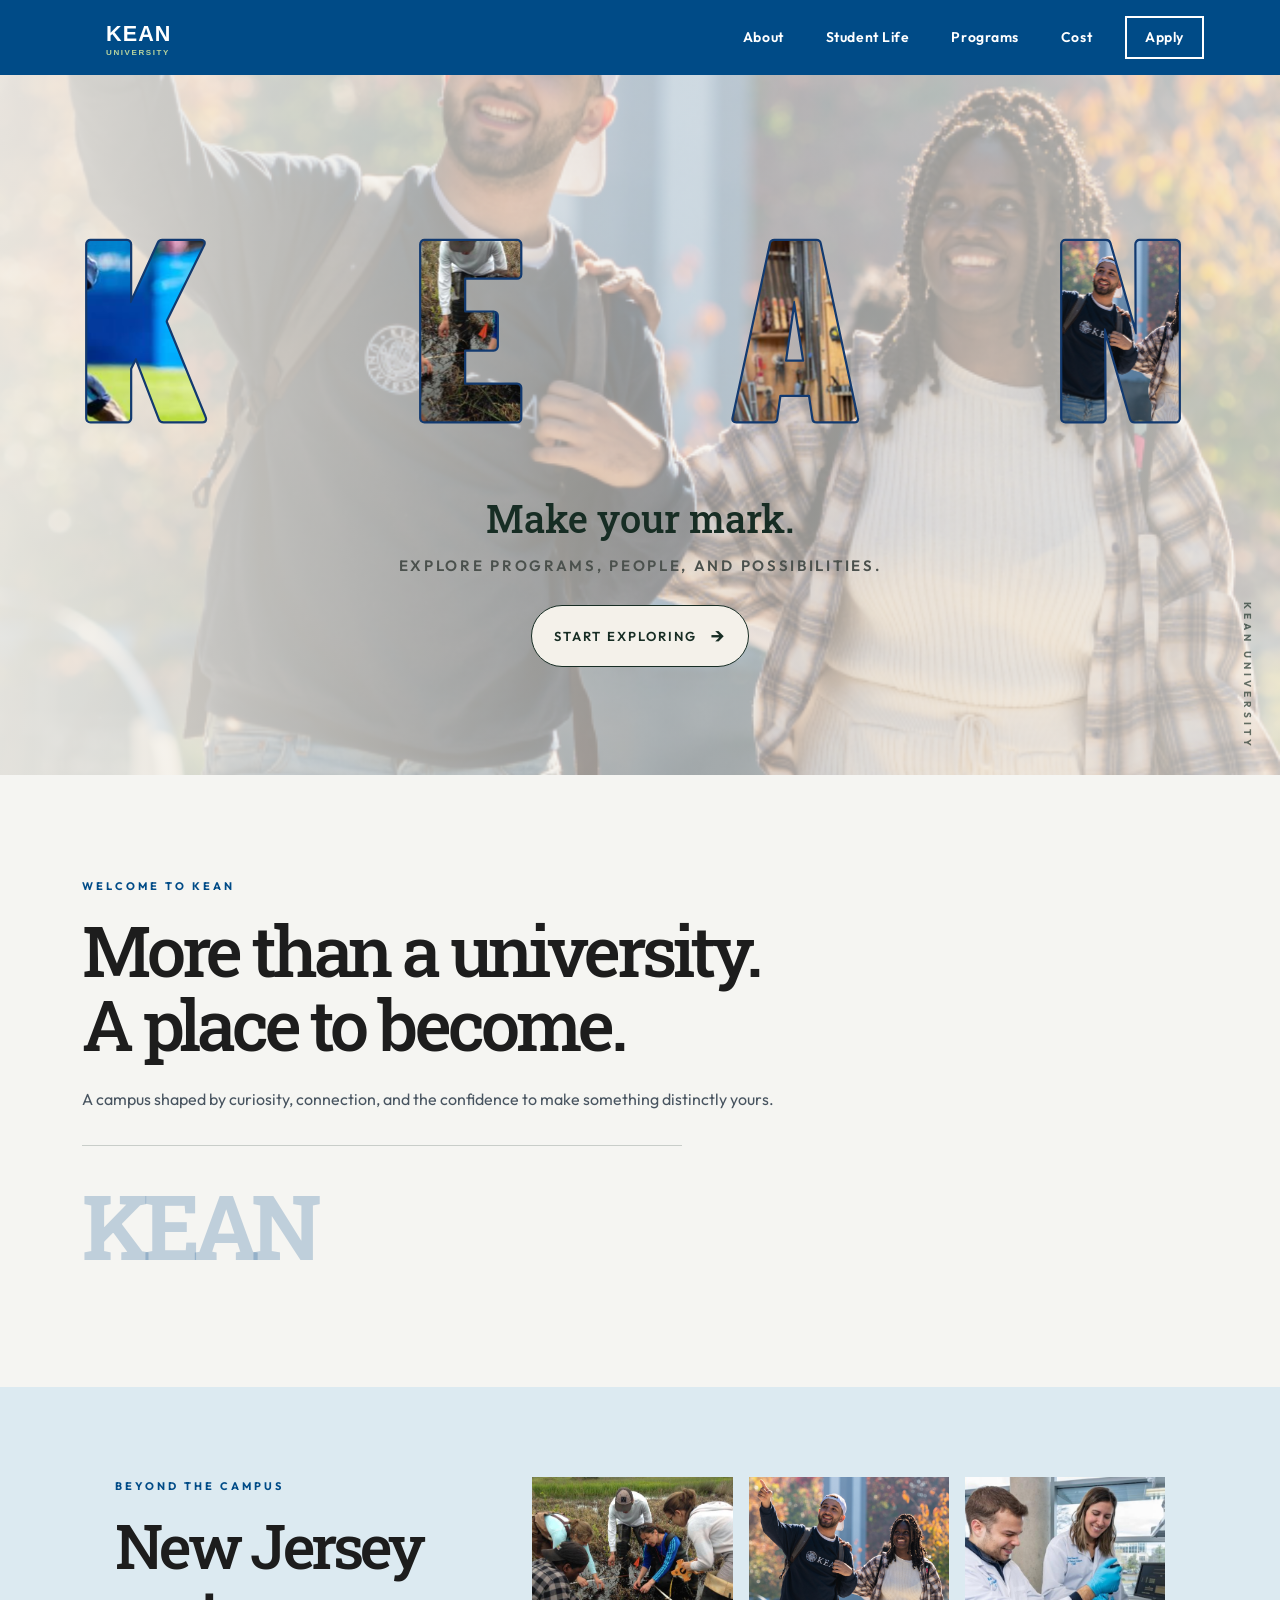
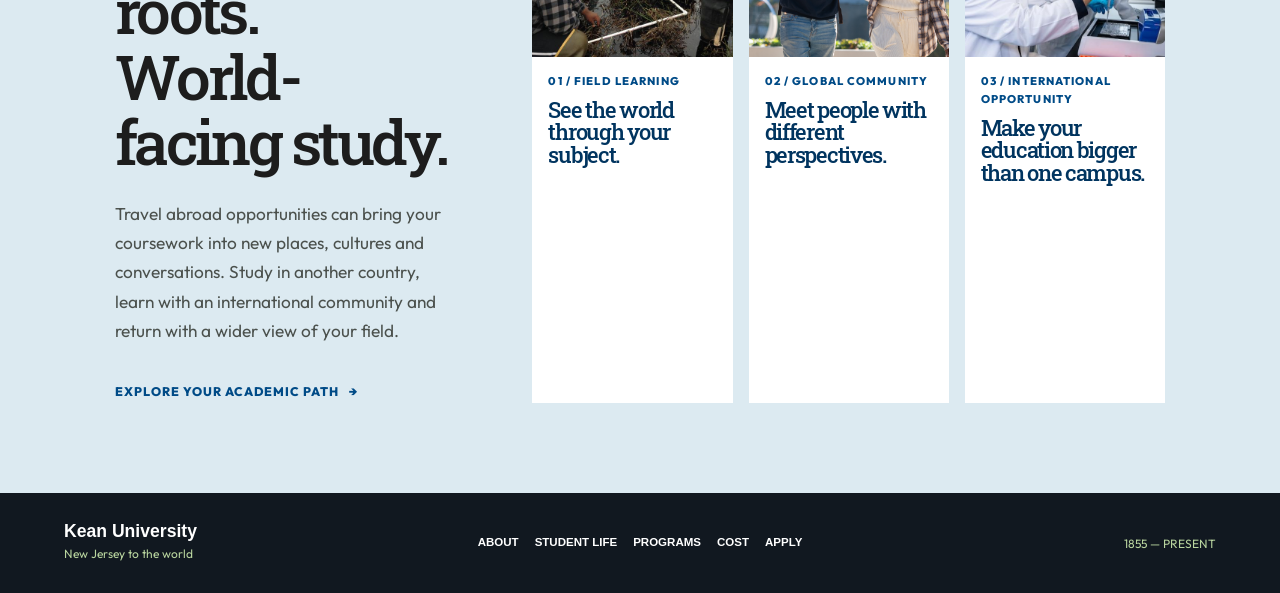
==== index.html @ f7083a56 "breaking" ====
<!doctype html>

<html lang="en" data-bs-theme="light">

<head>


<title>Kean University</title>

<meta charset="utf-8">
<meta name="viewport" content="width=device-width, initial-scale=1">

<!-- Bootstrap CSS v5.3.8 -->
<link
    href="https://cdn.jsdelivr.net/npm/bootstrap@5.3.8/dist/css/bootstrap.min.css"
    rel="stylesheet"
    integrity="sha384-sRIl4kxILFvY47J16cr9ZwB07vP4J8+LH7qKQnuqkuIAvNWLzeN8tE5YBujZqJLB"
    crossorigin="anonymous">

<!-- Google Fonts -->
<link rel="preconnect" href="https://fonts.googleapis.com">
<link rel="preconnect" href="https://fonts.gstatic.com" crossorigin>

<link
    href="https://fonts.googleapis.com/css2?family=Outfit:wght@400;500;600;700&family=Roboto+Slab:wght@500;600;700;800&display=swap"
    rel="stylesheet">
<link href="https://fonts.googleapis.com/css2?family=Barlow+Condensed:wght@600;700;800&display=swap" rel="stylesheet">

<!-- Custom CSS -->
<link rel="stylesheet" href="styles.css">
</head>

<body class="home-page">

<!-- STICKY NAVBAR -->

<header>

    <nav class="navbar navbar-expand-lg navbar-dark sticky-top">

        <div class="container-fluid">

            <a class="navbar-brand" href="index.html">
                <span class="site-wordmark">KEAN <small>UNIVERSITY</small></span>
            </a>

            <button
                class="navbar-toggler"
                type="button"
                data-bs-toggle="collapse"
                data-bs-target="#mainNav"
                aria-controls="mainNav"
                aria-expanded="false"
                aria-label="Toggle navigation">

                <span class="navbar-toggler-icon"></span>

            </button>

            <div class="collapse navbar-collapse" id="mainNav">

                <ul class="navbar-nav ms-auto">

                    <li class="nav-item">
                        <a class="nav-link" href="about.html">About</a>
                    </li>

                    <li class="nav-item">
                        <a class="nav-link" href="studentLife.html">Student Life</a>
                    </li>

                    <li class="nav-item">
                        <a class="nav-link" href="programs.html">Programs</a>
                    </li>

                    <li class="nav-item">
                        <a class="nav-link" href="admissions.html">Cost</a>
                    </li>

                    <li class="nav-item">
                        <a class="nav-link apply-link" href="apply.html">Apply</a>
                    </li>

                </ul>

            </div>

        </div>

    </nav>

</header>


<main>

    <!-- HERO -->

    <section class="hero">

        <div class="hero-content">

            <!-- KEAN PHOTO COLLAGE -->

            <h1 class="hero-title" aria-label="KEAN">

                <!-- K -->

                <span class="hero-letter" data-letter="K" data-label="ATHLETICS">

                    <svg class="letter-svg" viewBox="0 0 100 140" role="img" aria-label="Athletics"><defs><pattern id="letter-photo-k" patternUnits="userSpaceOnUse" width="100" height="140"><image href="sportimgs/football.jpg" width="100" height="140" preserveAspectRatio="xMidYMid slice"></image></pattern></defs><text x="50" y="111" text-anchor="middle" fill="url(#letter-photo-k)" stroke="#123A70" stroke-width="2.2" paint-order="stroke fill">K</text></svg>

                </span>


                <!-- E -->

                <span class="hero-letter" data-letter="E" data-label="SCIENCE">

                    <svg class="letter-svg" viewBox="0 0 100 140" role="img" aria-label="Science"><defs><pattern id="letter-photo-e" patternUnits="userSpaceOnUse" width="100" height="140"><image href="scienceimgs/env.jpg" width="100" height="140" preserveAspectRatio="xMidYMid slice"></image></pattern></defs><text x="50" y="111" text-anchor="middle" fill="url(#letter-photo-e)" stroke="#123A70" stroke-width="2.2" paint-order="stroke fill">E</text></svg>

                </span>


                <!-- A -->

                <span class="hero-letter" data-letter="A" data-label="ARTS">

                    <svg class="letter-svg" viewBox="0 0 100 140" role="img" aria-label="Arts"><defs><pattern id="letter-photo-a" patternUnits="userSpaceOnUse" width="100" height="140"><image href="artimgs/girl-art.jpg" width="100" height="140" preserveAspectRatio="xMidYMid slice"></image></pattern></defs><text x="50" y="111" text-anchor="middle" fill="url(#letter-photo-a)" stroke="#123A70" stroke-width="2.2" paint-order="stroke fill">A</text></svg>

                </span>


                <!-- N -->

                <span class="hero-letter" data-letter="N" data-label="STUDENT LIFE">

                    <svg class="letter-svg" viewBox="0 0 100 140" role="img" aria-label="Student Life"><defs><pattern id="letter-photo-n" patternUnits="userSpaceOnUse" width="100" height="140"><image href="students.png" width="100" height="140" preserveAspectRatio="xMidYMid slice"></image></pattern></defs><text x="50" y="111" text-anchor="middle" fill="url(#letter-photo-n)" stroke="#123A70" stroke-width="2.2" paint-order="stroke fill">N</text></svg>

                </span>

            </h1>


            <!-- HERO TEXT -->

            <p class="hero-tagline">
                Make your mark.
            </p>

            <p class="hero-subtitle">
                Explore programs, people, and possibilities.
            </p>

            <a href="#explore" class="hero-button">
                Start Exploring <span>→</span>
            </a>

        </div>

    </section>


    <!-- INTRO -->

    <section id="explore" class="intro-section">

        <div class="container">

            <p class="section-label">
                WELCOME TO KEAN
            </p>

            <h2>
                More than a university.<br>
                A place to become.
            </h2>

            <p class="intro-support">A campus shaped by curiosity, connection, and the confidence to make something distinctly yours.</p>
            <span class="intro-rule" aria-hidden="true"></span>
            <span class="intro-mark" aria-hidden="true">KEAN</span>

        </div>

    </section>

    <section class="travel-section" aria-labelledby="travel-title">
        <div class="travel-intro">
            <p class="section-label">BEYOND THE CAMPUS</p>
            <h2 id="travel-title">New Jersey roots.<br>World-facing study.</h2>
            <p>Travel abroad opportunities can bring your coursework into new places, cultures and conversations. Study in another country, learn with an international community and return with a wider view of your field.</p>
            <a class="travel-link" href="programs.html">Explore your academic path <span>→</span></a>
        </div>
        <div class="travel-cards">
            <article><img src="scienceimgs/env.jpg" alt="Students learning outdoors"><span>01 / Field learning</span><h3>See the world through your subject.</h3></article>
            <article><img src="students.png" alt="Kean students walking together"><span>02 / Global community</span><h3>Meet people with different perspectives.</h3></article>
            <article><img src="scienceimgs/group.jpg" alt="Students collaborating together"><span>03 / International opportunity</span><h3>Make your education bigger than one campus.</h3></article>
        </div>
    </section>

</main>


<!-- FOOTER -->

<footer class="site-footer"><div><strong>Kean University</strong><span>New Jersey to the world</span></div><nav aria-label="Footer navigation"><a href="about.html">About</a><a href="studentLife.html">Student Life</a><a href="programs.html">Programs</a><a href="admissions.html">Cost</a><a href="apply.html">Apply</a></nav><small>1855 — PRESENT</small></footer>


<!-- Bootstrap JavaScript Bundle -->

<script
    src="https://cdn.jsdelivr.net/npm/bootstrap@5.3.8/dist/js/bootstrap.bundle.min.js"
    integrity="sha384-FKyoEForGlyvwx9Hj09JcYn3nv7wiPVlz7YYwJrWVcXK/BmnVDxM+D2scQbITxI"
    crossorigin="anonymous">
</script>

<script src="script.js"></script>
</body>

</html>
---- styles.css ----
:root {
    --cream: #F4F1EA;
    --paper: #F4F1EA;
    --ink: #171717;
    --green: #2F5D3F;
    --green-dark: #171717;
    --red: #7B2D26;
    --line: rgba(23, 23, 23, 0.18);
    --kean-blue: #004B87;
    --kean-blue-dark: #00345F;
    --kean-white: #fff;
    --muted: #485460;
}

* { box-sizing: border-box; }
html { scroll-behavior: smooth; }
html, body { max-width: 100%; overflow-x: hidden; }
body {
    margin: 0;
    background: var(--paper);
    color: var(--ink);
    font-family: "Outfit", sans-serif;
    line-height: 1.6;
}
main { overflow: visible; }
p { font-size: 1rem; line-height: 1.7; }
h1, h2, h3 { margin: 0; font-family: "Roboto Slab", serif; letter-spacing: -0.06em; line-height: .9; }
img, svg, video { max-width: 100%; display: block; }
.navbar { min-height: 76px; padding: 10px 4%; background: var(--ink); }
.navbar-brand { margin-left: 26px; }
.navbar-nav { gap: .35rem; align-items: center; }
.nav-link { color: #fff !important; font-size: .8rem; font-weight: 700; letter-spacing: .04em; padding: .7rem 1rem !important; }
.nav-link:hover, .nav-link:focus-visible { color: var(--cream) !important; }
.apply-link { border: 1px solid #fff; }
.apply-link:hover { background: var(--cream); color: var(--ink) !important; }
.site-wordmark { display: inline-flex; flex-direction: column; color: #fff; font: 600 1.35rem/1 "Oswald", sans-serif; letter-spacing: .05em; }
.site-wordmark small { margin-top: .25rem; color: #b9d59f; font: 600 .5rem/1 "Oswald", sans-serif; letter-spacing: .2em; }

body.home-page {
    color: #1d1d1d;
    background: #f5f5f2;
}
body.home-page .navbar {
    background-color: var(--kean-blue);
    padding: 10px 5%;
    min-height: 75px;
}
body.home-page .navbar-brand { margin-left: 30px; }
body.home-page .navbar-nav { gap: 8px; }
body.home-page .nav-link { font-size: 14px; font-weight: 600; padding: 10px 17px !important; }
body.home-page .apply-link { border: 2px solid #fff; padding: 8px 18px !important; margin-left: 8px; }

body.home-page .hero {
    position: relative;
    width: 100%;
    min-height: clamp(570px, calc(100svh - 75px), 700px);
    padding: 0;
    overflow: hidden;
    display: flex;
    align-items: center;
    justify-content: center;
    background: #f4f1ea;
}
body.home-page .hero::before {
    content: "";
    position: absolute;
    inset: 0;
    background-image: linear-gradient(90deg, rgba(244,241,234,.9) 0%, rgba(244,241,234,.56) 52%, rgba(244,241,234,.72) 100%), url("students.png");
    background-size: cover;
    background-position: center;
    z-index: 0;
}
body.home-page .hero-content {
    position: relative;
    z-index: 2;
    width: 100%;
    min-height: 100%;
    padding: clamp(3rem, 7vh, 5rem) 5vw 3rem;
    display: flex;
    flex-direction: column;
    align-items: center;
    justify-content: center;
    text-align: center;
}
body.home-page .hero-title {
    position: relative;
    top: auto;
    left: auto;
    transform: none;
    display: flex;
    align-items: center;
    justify-content: space-between;
    width: min(96vw, 1180px);
    margin: 0;
    gap: clamp(8px, 1.4vw, 24px);
    font-family: "Barlow Condensed", sans-serif;
    font-size: clamp(175px, 22vw, 300px);
    font-weight: 900;
    line-height: .8;
    letter-spacing: 8px;
    white-space: nowrap;
    z-index: 3;
}
body.home-page .hero-letter {
    position: relative;
    display: inline-flex;
    align-items: center;
    justify-content: center;
    width: .72em;
    height: 1em;
    margin: 0;
    cursor: pointer;
    transition: transform .3s ease;
    color: transparent;
    font-family: "Barlow Condensed", sans-serif;
    font-size: inherit;
    font-weight: 800;
    line-height: 1;
    isolation: isolate;
}
body.home-page .hero-letter:hover { transform: translateY(-6px); }
body.home-page .letter-svg {
    display: block;
    width: 100%;
    height: 100%;
    overflow: visible;
    pointer-events: none;
    z-index: 2;
}
body.home-page .letter-svg text { font-family: "Barlow Condensed", sans-serif; font-size: 128px; font-weight: 800; }
body.home-page .hero-letter::after {
    content: attr(data-label);
    position: absolute;
    top: 50%;
    left: 50%;
    transform: translate(-50%, -40%);
    z-index: 10;
    color: #fff;
    font: 700 clamp(12px,1.4vw,20px)/1.1 "Outfit", sans-serif;
    letter-spacing: 2px;
    text-align: center;
    text-transform: uppercase;
    white-space: nowrap;
    opacity: 0;
    pointer-events: none;
    text-shadow: 0 2px 10px rgba(0,0,0,.65);
    transition: opacity .25s ease;
}
body.home-page .hero-letter:hover::after { opacity: 1; }
body.home-page .hero-tagline,
body.home-page .hero-subtitle,
body.home-page .hero-button {
    position: relative;
    top: auto;
    left: auto;
    z-index: 4;
    margin: 0 auto;
}
body.home-page .hero-tagline {
    margin-top: 1.25rem;
    color: #172d24;
    font: 500 clamp(2rem, 3vw, 3.2rem)/1 "Roboto Slab", serif;
}
body.home-page .hero-subtitle {
    margin-top: 1rem;
    max-width: 760px;
    color: #4b514d;
    font-size: 15px;
    line-height: 1.6;
    font-weight: 600;
    letter-spacing: .18em;
    text-align: center;
    text-transform: uppercase;
}
body.home-page .hero-button {
    display: inline-flex;
    align-items: center;
    justify-content: center;
    gap: 14px;
    margin-top: 1.7rem;
    padding: 0.9rem 1.4rem;
    border: 1px solid #172d24;
    border-radius: 100px;
    background: #f4f1ea;
    color: #172d24;
    font-size: 13px;
    font-weight: 600;
    letter-spacing: 2px;
    text-decoration: none;
    text-transform: uppercase;
    transition: .25s ease;
}
body.home-page .hero-button:hover {
    background: #172d24;
    color: #f4f1ea;
    padding-left: 1.8rem;
    padding-right: 1.8rem;
}
body.home-page .hero-button span { font-size: 20px; transition: .25s ease; }
body.home-page .hero-button:hover span { transform: translateX(6px); }
body.home-page .hero::after {
    content: "KEAN UNIVERSITY";
    position: absolute;
    right: 25px;
    bottom: 25px;
    color: rgba(23,45,36,.65);
    font-size: 10px;
    font-weight: 700;
    letter-spacing: 4px;
    text-transform: uppercase;
    writing-mode: vertical-rl;
    z-index: 5;
}
body.home-page main > section:not(.hero) { padding-top: 90px; padding-bottom: 90px; }
body.home-page .intro-section {
    min-height: 55vh;
    display: flex;
    align-items: center;
    background: #f5f5f2;
    padding: clamp(4rem, 8vw, 7rem) 5vw !important;
}
body.home-page .section-label {
    margin-bottom: 18px;
    color: #004b87;
    font-size: 11px;
    font-weight: 700;
    letter-spacing: 3px;
    text-transform: uppercase;
}
body.home-page h2 {
    margin-bottom: 25px;
    color: #1d1d1d;
    font-size: clamp(38px,5vw,62px);
    line-height: 1.05;
}
body.home-page .intro-section h2 { max-width: 850px; font-size: clamp(45px,6vw,70px); }
body.home-page .intro-support { max-width: 50rem; color: var(--muted); }
body.home-page .intro-rule { display: block; width: min(100%, 600px); margin: 2rem 0 1.25rem; border-top: 1px solid rgba(23,45,36,.2); }
body.home-page .intro-mark { color: rgba(0,75,135,.22); font: 700 clamp(2.8rem, 7vw, 7rem) "Roboto Slab", serif; letter-spacing: -.08em; }

.travel-section {
    display: grid;
    grid-template-columns: minmax(240px, .7fr) minmax(0, 1.3fr);
    gap: clamp(2rem, 6vw, 7rem);
    padding: clamp(5rem, 9vw, 8rem) 9vw;
    background: #dceaf1;
}
.travel-intro h2 {
    max-width: 10ch;
    color: #004b87;
    font-size: clamp(3rem, 6vw, 6.5rem);
}
.travel-intro > p:not(.section-label) {
    max-width: 34rem;
    margin: 1.5rem 0 2rem;
    color: #4b514d;
    font-size: 1.08rem;
}
.travel-link {
    color: #004b87;
    font-size: .78rem;
    font-weight: 800;
    letter-spacing: .08em;
    text-decoration: none;
    text-transform: uppercase;
}
.travel-link span { display: inline-block; margin-left: .4rem; transition: transform .2s ease; }
.travel-link:hover span { transform: translateX(4px); }
.travel-cards { display: grid; grid-template-columns: repeat(3, 1fr); gap: 1rem; }
.travel-cards article { background: #fff; }
.travel-cards img { display: block; width: 100%; height: 180px; object-fit: cover; }
.travel-cards article > span {
    display: block;
    padding: 1rem 1rem 0;
    color: #004b87;
    font-size: .7rem;
    font-weight: 800;
    letter-spacing: .1em;
    text-transform: uppercase;
}
.travel-cards h3 {
    padding: .5rem 1rem 1.25rem;
    color: #00345f;
    font-size: 1.35rem;
    line-height: 1.05;
}

.site-footer {
    display: grid;
    grid-template-columns: 1fr auto 1fr;
    gap: 2rem;
    align-items: center;
    min-height: 100px;
    padding: 1.5rem 5vw;
    background: #111820 !important;
    color: #fff;
}
.site-footer div { display: grid; gap: .25rem; }
.site-footer strong { font: 600 1.1rem/1 "Oswald", sans-serif; }
.site-footer span, .site-footer small { color: #b9d59f; font-size: .75rem; }
.site-footer nav { display: flex; flex-wrap: wrap; justify-content: center; gap: 1rem; }
.site-footer a { color: #fff; font: 600 .72rem/1 "Oswald", sans-serif; text-decoration: none; text-transform: uppercase; }
.site-footer a:hover { color: #b9d59f; }
.site-footer small { text-align: right; }

body.home-page .hero-letter[data-letter="K"] .photo-1 { background-image: url("sportimgs/football.jpg"); background-position: 25% 35%; }
body.home-page .hero-letter[data-letter="E"] .photo-1 { background-image: url("scienceimgs/env.jpg"); background-position: center; }
body.home-page .hero-letter[data-letter="A"] .photo-1 { background-image: url("artimgs/girl-art.jpg"); background-position: center 25%; }
body.home-page .hero-letter[data-letter="N"] .photo-1 { background-image: url("students.png"); background-position: center 30%; }

@media (max-width: 900px) {
    body.home-page .hero { min-height: 0; }
    body.home-page .hero-title { letter-spacing: 4px; }
    body.home-page .hero-subtitle { letter-spacing: .12em; }
    .travel-section { grid-template-columns: 1fr; }
    .travel-cards { max-width: 850px; }
}
@media (max-width: 768px) {
    body.home-page .navbar { padding: 10px 6%; }
    body.home-page .navbar-brand { margin-left: 10px; }
    body.home-page .navbar-nav { gap: 0; align-items: flex-start; }
    body.home-page .nav-link { padding: 8px 0 !important; }
    body.home-page .apply-link { margin-left: 0; margin-top: 5px; display: inline-block; }
    body.home-page .intro-section { min-height: auto; padding: 80px 0 !important; }
    body.home-page .intro-section h2 { font-size: 46px; }
}
@media (max-width: 600px) {
    body.home-page .hero { min-height: 480px; }
    body.home-page .hero-title { width: min(96vw, 900px); letter-spacing: 0; font-size: clamp(4rem, 23vw, 8rem); }
    body.home-page .hero-letter::after { font-size: 10px; letter-spacing: 1px; }
    body.home-page .hero-subtitle { max-width: calc(100% - 2rem); font-size: 10px; line-height: 1.4; letter-spacing: 1.5px; }
    body.home-page .hero-button { margin-bottom: 1rem; }
    body.home-page .hero::after { display: none; }
    .travel-section { padding-inline: 7vw; }
    .travel-cards { grid-template-columns: 1fr; }
    .travel-cards img { height: 190px; }
    .site-footer { display: block; }
    .site-footer nav { justify-content: flex-start; margin: 1.25rem 0; }
    .site-footer small { display: block; text-align: left; }
}

section.container-fluid, main, footer { max-width: 100%; }
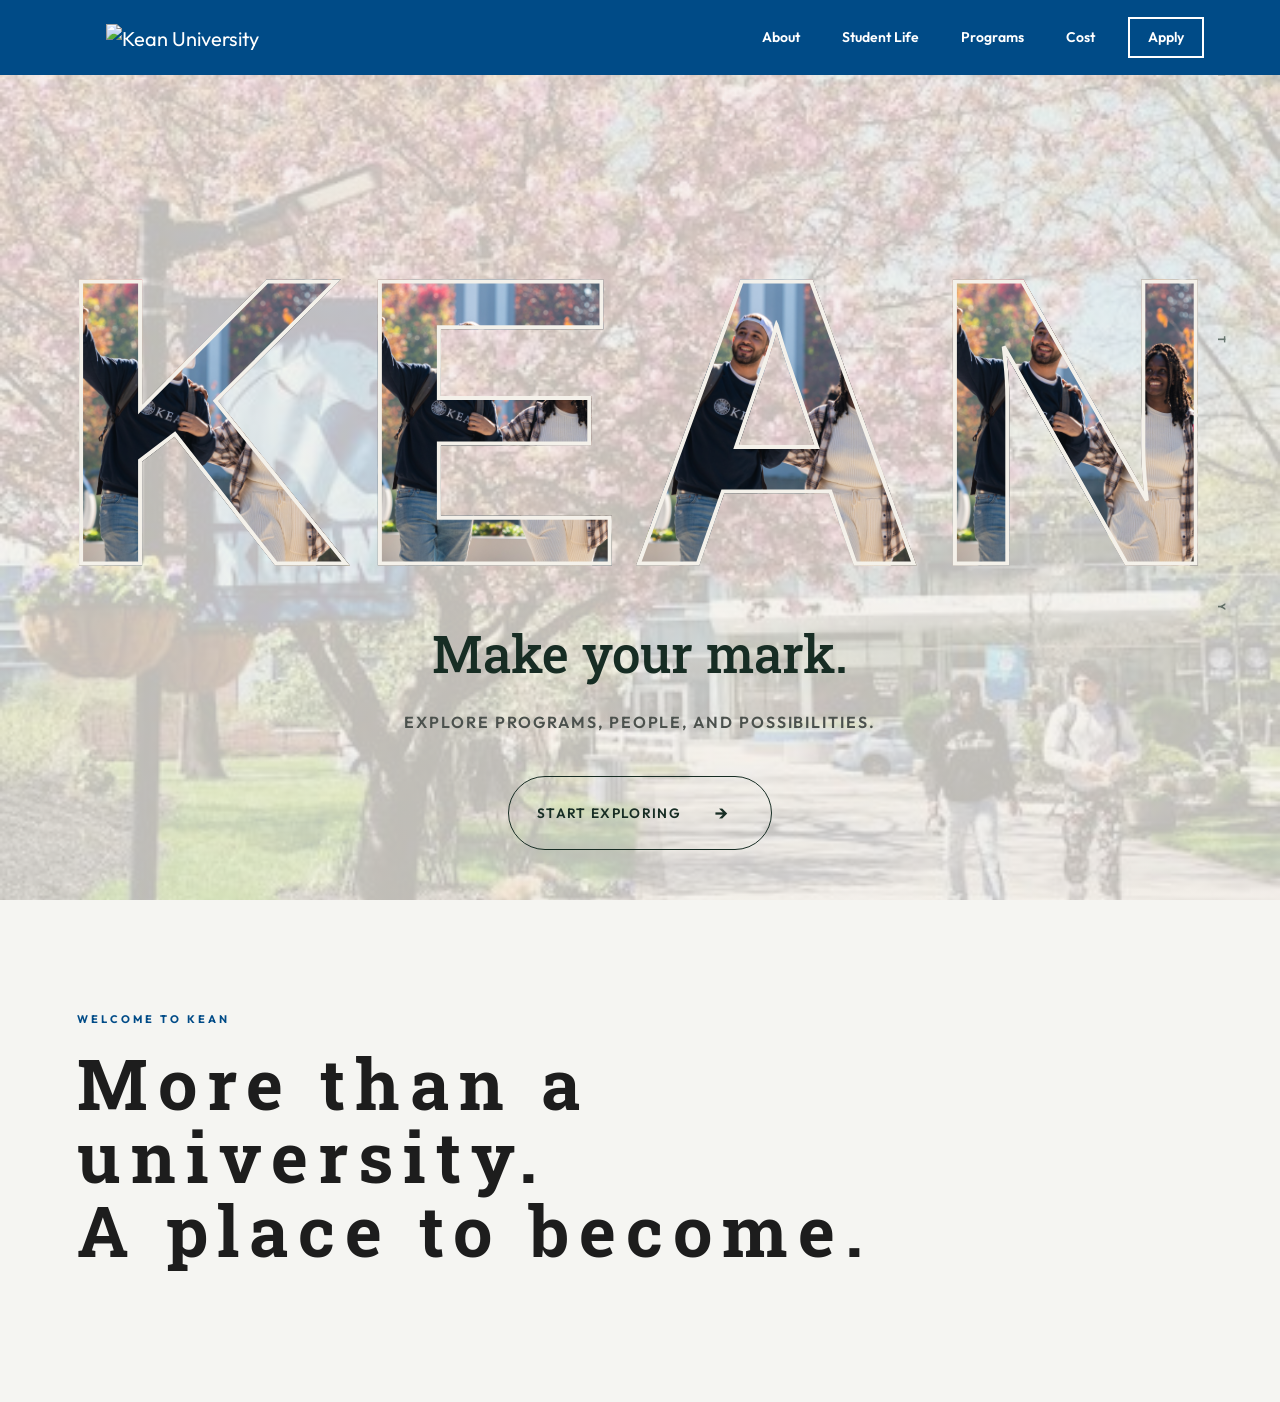
==== commit 82222f7e: "stupid" ====
--- a/index.html
+++ b/index.html
@@ -16,24 +16,17 @@
     rel="stylesheet"
     integrity="sha384-sRIl4kxILFvY47J16cr9ZwB07vP4J8+LH7qKQnuqkuIAvNWLzeN8tE5YBujZqJLB"
     crossorigin="anonymous">
-
-<!-- Google Fonts -->
 <link rel="preconnect" href="https://fonts.googleapis.com">
 <link rel="preconnect" href="https://fonts.gstatic.com" crossorigin>
+<link href="https://fonts.googleapis.com/css2?family=Outfit:wght@400;500;600;700&family=Roboto+Slab:wght@500;600;700;800&display=swap" rel="stylesheet">
+<link rel="stylesheet" href="styles.css">
 
-<link
-    href="https://fonts.googleapis.com/css2?family=Outfit:wght@400;500;600;700&family=Roboto+Slab:wght@500;600;700;800&display=swap"
-    rel="stylesheet">
-<link href="https://fonts.googleapis.com/css2?family=Barlow+Condensed:wght@600;700;800&display=swap" rel="stylesheet">
-
-<!-- Custom CSS -->
-<link rel="stylesheet" href="styles.css">
 </head>
 
-<body class="home-page">
+<body>
+
 
 <!-- STICKY NAVBAR -->
-
 <header>
 
     <nav class="navbar navbar-expand-lg navbar-dark sticky-top">
@@ -41,7 +34,7 @@
         <div class="container-fluid">
 
             <a class="navbar-brand" href="index.html">
-                <span class="site-wordmark">KEAN <small>UNIVERSITY</small></span>
+                <img src="kean-logo.png" alt="Kean University" class="kean-logo">
             </a>
 
             <button
@@ -95,126 +88,54 @@
 <main>
 
     <!-- HERO -->
-
     <section class="hero">
-
-        <div class="hero-content">
-
-            <!-- KEAN PHOTO COLLAGE -->
-
-            <h1 class="hero-title" aria-label="KEAN">
-
-                <!-- K -->
-
-                <span class="hero-letter" data-letter="K" data-label="ATHLETICS">
-
-                    <svg class="letter-svg" viewBox="0 0 100 140" role="img" aria-label="Athletics"><defs><pattern id="letter-photo-k" patternUnits="userSpaceOnUse" width="100" height="140"><image href="sportimgs/football.jpg" width="100" height="140" preserveAspectRatio="xMidYMid slice"></image></pattern></defs><text x="50" y="111" text-anchor="middle" fill="url(#letter-photo-k)" stroke="#123A70" stroke-width="2.2" paint-order="stroke fill">K</text></svg>
-
-                </span>
-
-
-                <!-- E -->
-
-                <span class="hero-letter" data-letter="E" data-label="SCIENCE">
-
-                    <svg class="letter-svg" viewBox="0 0 100 140" role="img" aria-label="Science"><defs><pattern id="letter-photo-e" patternUnits="userSpaceOnUse" width="100" height="140"><image href="scienceimgs/env.jpg" width="100" height="140" preserveAspectRatio="xMidYMid slice"></image></pattern></defs><text x="50" y="111" text-anchor="middle" fill="url(#letter-photo-e)" stroke="#123A70" stroke-width="2.2" paint-order="stroke fill">E</text></svg>
-
-                </span>
-
-
-                <!-- A -->
-
-                <span class="hero-letter" data-letter="A" data-label="ARTS">
-
-                    <svg class="letter-svg" viewBox="0 0 100 140" role="img" aria-label="Arts"><defs><pattern id="letter-photo-a" patternUnits="userSpaceOnUse" width="100" height="140"><image href="artimgs/girl-art.jpg" width="100" height="140" preserveAspectRatio="xMidYMid slice"></image></pattern></defs><text x="50" y="111" text-anchor="middle" fill="url(#letter-photo-a)" stroke="#123A70" stroke-width="2.2" paint-order="stroke fill">A</text></svg>
-
-                </span>
-
-
-                <!-- N -->
-
-                <span class="hero-letter" data-letter="N" data-label="STUDENT LIFE">
-
-                    <svg class="letter-svg" viewBox="0 0 100 140" role="img" aria-label="Student Life"><defs><pattern id="letter-photo-n" patternUnits="userSpaceOnUse" width="100" height="140"><image href="students.png" width="100" height="140" preserveAspectRatio="xMidYMid slice"></image></pattern></defs><text x="50" y="111" text-anchor="middle" fill="url(#letter-photo-n)" stroke="#123A70" stroke-width="2.2" paint-order="stroke fill">N</text></svg>
-
-                </span>
-
-            </h1>
-
-
-            <!-- HERO TEXT -->
-
-            <p class="hero-tagline">
-                Make your mark.
-            </p>
-
-            <p class="hero-subtitle">
-                Explore programs, people, and possibilities.
-            </p>
-
-            <a href="#explore" class="hero-button">
-                Start Exploring <span>→</span>
-            </a>
-
-        </div>
-
-    </section>
-
+    <div class="hero-content">
+        <h1 class="hero-title" aria-label="KEAN">
+    <span class="hero-letter" data-image="kean-k.jpg">K</span>
+    <span class="hero-letter" data-image="kean-e.jpg">E</span>
+    <span class="hero-letter" data-image="kean-a.jpg">A</span>
+    <span class="hero-letter" data-image="kean-n.jpg">N</span>
+</h1>
+        <p class="hero-tagline">Make your mark.</p>
+        <p class="hero-subtitle">Explore programs, people, and possibilities.</p>
+        <a href="#" class="hero-button">Start Exploring <span>→</span></a>
+    </div>
+</section>
 
     <!-- INTRO -->
-
     <section id="explore" class="intro-section">
 
         <div class="container">
 
-            <p class="section-label">
-                WELCOME TO KEAN
-            </p>
+            <p class="section-label">WELCOME TO KEAN</p>
 
             <h2>
                 More than a university.<br>
                 A place to become.
             </h2>
 
-            <p class="intro-support">A campus shaped by curiosity, connection, and the confidence to make something distinctly yours.</p>
-            <span class="intro-rule" aria-hidden="true"></span>
-            <span class="intro-mark" aria-hidden="true">KEAN</span>
-
         </div>
 
-    </section>
-
-    <section class="travel-section" aria-labelledby="travel-title">
-        <div class="travel-intro">
-            <p class="section-label">BEYOND THE CAMPUS</p>
-            <h2 id="travel-title">New Jersey roots.<br>World-facing study.</h2>
-            <p>Travel abroad opportunities can bring your coursework into new places, cultures and conversations. Study in another country, learn with an international community and return with a wider view of your field.</p>
-            <a class="travel-link" href="programs.html">Explore your academic path <span>→</span></a>
-        </div>
-        <div class="travel-cards">
-            <article><img src="scienceimgs/env.jpg" alt="Students learning outdoors"><span>01 / Field learning</span><h3>See the world through your subject.</h3></article>
-            <article><img src="students.png" alt="Kean students walking together"><span>02 / Global community</span><h3>Meet people with different perspectives.</h3></article>
-            <article><img src="scienceimgs/group.jpg" alt="Students collaborating together"><span>03 / International opportunity</span><h3>Make your education bigger than one campus.</h3></article>
-        </div>
     </section>
 
 </main>
 
 
-<!-- FOOTER -->
+<footer>
 
-<footer class="site-footer"><div><strong>Kean University</strong><span>New Jersey to the world</span></div><nav aria-label="Footer navigation"><a href="about.html">About</a><a href="studentLife.html">Student Life</a><a href="programs.html">Programs</a><a href="admissions.html">Cost</a><a href="apply.html">Apply</a></nav><small>1855 — PRESENT</small></footer>
+</footer>
 
 
 <!-- Bootstrap JavaScript Bundle -->
-
 <script
     src="https://cdn.jsdelivr.net/npm/bootstrap@5.3.8/dist/js/bootstrap.bundle.min.js"
-    integrity="sha384-FKyoEForGlyvwx9Hj09JcYn3nv7wiPVlz7YYwJrWVcXK/BmnVDxM+D2scQbITxI"
+    integrity="sha384-FKyoEForCGlyvwx9Hj09JcYn3nv7wiPVlz7YYwJrWVcXK/BmnVDxM+D2scQbITxI"
     crossorigin="anonymous">
 </script>
 
 <script src="script.js"></script>
+
+
 </body>
 
 </html>
--- a/styles.css
+++ b/styles.css
@@ -1,342 +1,962 @@
-:root {
-    --cream: #F4F1EA;
-    --paper: #F4F1EA;
-    --ink: #171717;
-    --green: #2F5D3F;
-    --green-dark: #171717;
-    --red: #7B2D26;
-    --line: rgba(23, 23, 23, 0.18);
-    --kean-blue: #004B87;
-    --kean-blue-dark: #00345F;
-    --kean-white: #fff;
-    --muted: #485460;
-}
-
-* { box-sizing: border-box; }
-html { scroll-behavior: smooth; }
-html, body { max-width: 100%; overflow-x: hidden; }
 body {
     margin: 0;
-    background: var(--paper);
-    color: var(--ink);
-    font-family: "Outfit", sans-serif;
-    line-height: 1.6;
-}
-main { overflow: visible; }
-p { font-size: 1rem; line-height: 1.7; }
-h1, h2, h3 { margin: 0; font-family: "Roboto Slab", serif; letter-spacing: -0.06em; line-height: .9; }
-img, svg, video { max-width: 100%; display: block; }
-.navbar { min-height: 76px; padding: 10px 4%; background: var(--ink); }
-.navbar-brand { margin-left: 26px; }
-.navbar-nav { gap: .35rem; align-items: center; }
-.nav-link { color: #fff !important; font-size: .8rem; font-weight: 700; letter-spacing: .04em; padding: .7rem 1rem !important; }
-.nav-link:hover, .nav-link:focus-visible { color: var(--cream) !important; }
-.apply-link { border: 1px solid #fff; }
-.apply-link:hover { background: var(--cream); color: var(--ink) !important; }
-.site-wordmark { display: inline-flex; flex-direction: column; color: #fff; font: 600 1.35rem/1 "Oswald", sans-serif; letter-spacing: .05em; }
-.site-wordmark small { margin-top: .25rem; color: #b9d59f; font: 600 .5rem/1 "Oswald", sans-serif; letter-spacing: .2em; }
-
-body.home-page {
-    color: #1d1d1d;
-    background: #f5f5f2;
-}
-body.home-page .navbar {
-    background-color: var(--kean-blue);
+    font-family: "Outfit", sans-serif;
+    color: #1D1D1D;
+    background-color: #F5F5F2;
+}
+
+
+/* NAVBAR */
+
+.navbar {
+    background-color: #004B87;
     padding: 10px 5%;
     min-height: 75px;
-}
-body.home-page .navbar-brand { margin-left: 30px; }
-body.home-page .navbar-nav { gap: 8px; }
-body.home-page .nav-link { font-size: 14px; font-weight: 600; padding: 10px 17px !important; }
-body.home-page .apply-link { border: 2px solid #fff; padding: 8px 18px !important; margin-left: 8px; }
-
-body.home-page .hero {
+    position: sticky;
+    top: 0;
+    z-index: 1000;
+}
+
+.navbar-brand {
+    margin-left: 30px;
+}
+
+.kean-logo {
+    height: 55px;
+    width: auto;
+}
+
+.navbar-nav {
+    gap: 8px;
+    align-items: center;
+}
+
+.nav-link {
+    color: white !important;
+    font-family: "Outfit", sans-serif;
+    font-size: 14px;
+    font-weight: 600;
+    padding: 10px 17px !important;
+    transition: 0.2s;
+}
+
+.nav-link:hover {
+    color: #C9E7FF !important;
+}
+
+.apply-link {
+    border: 2px solid white;
+    padding: 8px 18px !important;
+    margin-left: 8px;
+}
+
+.apply-link:hover {
+    background-color: white;
+    color: #004B87 !important;
+}
+
+
+/* ==============================
+   GIANT KEAN HERO
+   ============================== */
+
+.hero {
+    width: 100%;
+    height: 200px;
+    min-height: 200px;
     position: relative;
-    width: 100%;
-    min-height: clamp(570px, calc(100svh - 75px), 700px);
-    padding: 0;
     overflow: hidden;
     display: flex;
     align-items: center;
     justify-content: center;
-    background: #f4f1ea;
-}
-body.home-page .hero::before {
+    background-color: #F4F1EA;
+    padding: 0;
+}
+
+.hero::before {
     content: "";
     position: absolute;
-    inset: 0;
-    background-image: linear-gradient(90deg, rgba(244,241,234,.9) 0%, rgba(244,241,234,.56) 52%, rgba(244,241,234,.72) 100%), url("students.png");
+    top: 0;
+    left: 0;
+    width: 100%;
+    height: 100%;
+    background-image:
+        linear-gradient(
+            rgba(244, 241, 234, 0.72),
+            rgba(244, 241, 234, 0.72)
+        ),
+        url("students.png");
     background-size: cover;
     background-position: center;
     z-index: 0;
 }
-body.home-page .hero-content {
+
+.hero-content {
+    position: relative;
+    width: 100%;
+    height: 100%;
+    max-width: none;
+    padding: 0;
+    z-index: 2;
+    display: flex;
+    align-items: center;
+    justify-content: center;
+}
+
+/* =================================
+   GIANT KEAN
+   ================================= */
+
+.hero .hero-title {
+    position: absolute;
+    top: 50%;
+    left: 50%;
+
+    margin: 0;
+    padding: 0;
+
+    transform: translate(-50%, -52%);
+
+    font-family: "Arial Black", Impact, sans-serif;
+ font-size: 360px;
+line-height: 0.8;
+letter-spacing: 25px;
+    white-space: nowrap;
+
+    /* Keep the photo INSIDE the letters */
+    background-image: url("students.png");
+    background-repeat: no-repeat;
+    background-size: cover;
+    background-position: center center;
+
+    -webkit-background-clip: text;
+    background-clip: text;
+    color: transparent;
+
+    /* Thin outline that sits directly on the letter edge */
+    -webkit-text-stroke: 10 rgba(23, 45, 36, 0.25);
+
+    z-index: 3;
+    user-select: none;
+}
+
+/* =================================
+   HERO TEXT
+   ================================= */
+
+.hero-tagline {
+    position: absolute;
+    top: 360px;
+
+    margin: 0;
+    z-index: 5;
+
+    font-family: "Roboto Slab", serif;
+    font-size: 42px;
+    font-weight: 600;
+    line-height: 1;
+
+    color: #172D24;
+}
+
+.hero-subtitle {
+    position: absolute;
+    top: 415px;
+
+    margin: 0;
+    z-index: 5;
+
+    font-family: "Outfit", sans-serif;
+    font-size: 15px;
+    font-weight: 600;
+    letter-spacing: 30px;
+    text-transform: uppercase;
+
+    color: #4B514D;
+}
+
+.hero-button {
+    position: absolute;
+    top: 455px;
+
+    display: inline-flex;
+    align-items: center;
+    justify-content: center;
+    gap: 20px;
+
+    padding: 12px 25px;
+
+    border: 2px solid #172D24;
+    border-radius: 100px;
+
+    background-color: #F4F1EA;
+    color: #172D24;
+
+    text-decoration: none;
+
+    font-family: "Outfit", sans-serif;
+    font-size: 15px;
+    font-weight: 700;
+    letter-spacing: 20px;
+    text-transform: uppercase;
+
+    z-index: 5;
+    transition: 0.25s;
+}
+
+.hero-button span {
+    display: flex;
+    align-items: center;
+    justify-content: center;
+
+    width: 42px;
+    height: 42px;
+
+    font-size: 24px;
+
+    transition: 0.25s;
+}
+
+.hero-button:hover {
+    background-color: #172D24;
+    color: #F4F1EA;
+    padding-left: 32px;
+    padding-right: 32px;
+}
+
+.hero-button:hover span {
+    transform: translateX(7px);
+}
+
+.hero::after {
+    content: "KEAN UNIVERSITY";
+
+    position: absolute;
+    right: 25px;
+    bottom: 25px;
+
+    font-family: "Outfit", sans-serif;
+    font-size: 10px;
+    font-weight: 700;
+    letter-spacing: 40px;
+    text-transform: uppercase;
+
+    color: rgba(23, 45, 36, 0.65);
+
+    writing-mode: vertical-rl;
+
+    z-index: 6;
+}
+
+
+/* =================================
+   HERO RESPONSIVE
+   ================================= */
+
+@media (max-width: 1200px) {
+
+    .hero {
+        height: 460px;
+        min-height: 460px;
+    }
+
+    .hero .hero-title {
+        font-size: 350px;
+        letter-spacing: 38px;
+    }
+
+    .hero-tagline {
+        top: 345px;
+        font-size: 38px;
+    }
+
+    .hero-subtitle {
+        top: 395px;
+        font-size: 14px;
+    }
+
+    .hero-button {
+        top: 435px;
+    }
+}
+
+
+@media (max-width: 900px) {
+
+    .hero {
+        height: 420px;
+        min-height: 420px;
+    }
+
+    .hero .hero-title {
+        font-size: 275px;
+        letter-spacing: 28px;
+        transform: translate(-50%, -50%);
+    }
+
+    .hero-tagline {
+        top: 315px;
+        font-size: 34px;
+    }
+
+    .hero-subtitle {
+        top: 360px;
+        font-size: 13px;
+        letter-spacing: 2px;
+    }
+
+    .hero-button {
+        top: 395px;
+        font-size: 14px;
+        padding: 11px 22px;
+    }
+}
+
+
+@media (max-width: 600px) {
+
+    .hero {
+        height: 360px;
+        min-height: 360px;
+    }
+
+    .hero .hero-title {
+        font-size: 175px;
+        letter-spacing: 18px;
+        transform: translate(-50%, -48%);
+    }
+
+    .hero-tagline {
+        top: 270px;
+        font-size: 27px;
+    }
+
+    .hero-subtitle {
+        top: 310px;
+        max-width: 320px;
+        text-align: center;
+        line-height: 1.4;
+        font-size: 10px;
+        letter-spacing: 1.5px;
+    }
+
+    .hero-button {
+        top: 345px;
+        padding: 10px 18px;
+        font-size: 11px;
+        letter-spacing: 1px;
+    }
+
+    .hero-button span {
+        width: 34px;
+        height: 34px;
+        font-size: 20px;
+    }
+
+    .hero::after {
+        display: none;
+    }
+}
+
+
+/* GENERAL PAGE SECTIONS */
+
+main > section:not(.hero) {
+    padding-top: 90px;
+    padding-bottom: 90px;
+}
+
+.container {
+    max-width: 1150px;
+}
+
+.section-label {
+    font-family: "Outfit", sans-serif;
+    font-size: 11px;
+    font-weight: 700;
+    letter-spacing: 3px;
+    color: #004B87;
+    margin-bottom: 18px;
+}
+
+h2 {
+    font-family: "Roboto Slab", serif;
+    font-size: clamp(38px, 5vw, 62px);
+    line-height: 1.05;
+    font-weight: 700;
+    letter-spacing: 10px;
+    color: #1D1D1D;
+    margin-bottom: 25px;
+}
+
+h3 {
+    font-family: "Outfit", sans-serif;
+    font-size: 21px;
+    font-weight: 700;
+    color: #004B87;
+    margin-bottom: 14px;
+}
+
+p {
+    font-family: "Outfit", sans-serif;
+    font-size: 16px;
+    line-height: 1.7;
+}
+
+
+/* INTRO SECTIONS */
+
+.intro-section {
+    min-height: 55vh;
+    display: flex;
+    align-items: center;
+    background-color: #F5F5F2;
+    padding: 110px 0 !important;
+}
+
+.intro-section h2 {
+    max-width: 850px;
+    font-size: clamp(45px, 6vw, 70px);
+}
+
+.intro-section p:not(.section-label) {
+    max-width: 650px;
+    margin-top: 30px;
+}
+
+
+/* WHITE CONTENT SECTIONS */
+
+main > .container {
+    background-color: #F5F5F2;
+}
+
+
+/* CARDS */
+
+.border {
+    border: 0 !important;
+    border-top: 5px solid #004B87 !important;
+    background-color: white;
+    padding: 30px !important;
+    box-shadow: 0 5px 20px rgba(0, 0, 0, 0.06);
+    transition: 0.25s;
+}
+
+.border:hover {
+    transform: translateY(-6px);
+    box-shadow: 0 12px 28px rgba(0, 0, 0, 0.1);
+}
+
+.border h3 {
+    margin-top: 5px;
+}
+
+
+/* PROGRAM CARDS */
+
+.row .border {
+    height: 100%;
+}
+
+.row .border .section-label {
+    margin-bottom: 12px;
+}
+
+
+/* NUMBERS */
+
+.section-label + h3 {
+    margin-top: 5px;
+}
+
+
+/* IMAGES */
+
+img {
+    max-width: 100%;
+}
+
+.img-fluid {
+    display: block;
+}
+
+
+/* FOOTER */
+
+footer {
+    background-color: #686868;
+}
+
+footer section {
+    min-height: 380px;
+    display: flex;
+    align-items: center;
+    background-color: #686868 !important;
+}
+
+footer h2 {
+    color: white;
+    font-size: clamp(40px, 5vw, 62px);
+}
+
+footer p {
+    color: white;
+}
+
+footer .section-label {
+    color: white !important;
+}
+
+footer .hero-button {
+    margin-top: 10px;
+}
+
+footer img {
+    width: 100%;
+    height: 280px;
+    object-fit: cover;
+}
+
+
+/* COST PAGE */
+
+main .row {
+    margin-bottom: 10px;
+}
+
+main .row > [class*="col-"] {
+    margin-bottom: 25px;
+}
+
+
+/* APPLY PAGE */
+
+input,
+select,
+textarea {
+    font-family: "Outfit", sans-serif;
+    border: 1px solid #CFCFCB !important;
+    border-radius: 0 !important;
+    padding: 12px !important;
+}
+
+input:focus,
+select:focus,
+textarea:focus {
+    border-color: #004B87 !important;
+    box-shadow: 0 0 0 2px rgba(0, 75, 135, 0.15) !important;
+}
+
+label {
+    font-family: "Outfit", sans-serif;
+    font-weight: 600;
+    margin-bottom: 7px;
+}
+
+
+/* LINKS */
+
+a {
+    transition: 0.2s;
+}
+
+
+/* MOBILE */
+
+@media (max-width: 768px) {
+
+    .navbar {
+        padding: 10px 6%;
+    }
+
+    .navbar-brand {
+        margin-left: 10px;
+    }
+
+    .kean-logo {
+        height: 45px;
+    }
+
+    .navbar-nav {
+        gap: 0;
+        align-items: flex-start;
+    }
+
+    .nav-link {
+        padding: 8px 0 !important;
+    }
+
+    .apply-link {
+        margin-left: 0;
+        margin-top: 5px;
+        display: inline-block;
+    }
+
+    main > section:not(.hero) {
+        padding-top: 65px;
+        padding-bottom: 65px;
+    }
+
+    .intro-section {
+        min-height: auto;
+        padding: 80px 0 !important;
+    }
+
+    .intro-section h2 {
+        font-size: 46px;
+    }
+
+    h2 {
+        font-size: 44px;
+    }
+
+    .border {
+        padding: 25px !important;
+    }
+
+    footer section {
+        padding: 60px 0;
+    }
+
+    footer img {
+        margin-top: 35px;
+        height: 220px;
+    }
+
+}
+/* ==============================
+   GIANT KEAN HERO
+================================ */
+
+.hero {
+    height: calc(100vh - 75px);
+    min-height: 650px;
+    position: relative;
+    overflow: hidden;
+    display: flex;
+    align-items: center;
+    justify-content: center;
+    background: #f4f1ea;
+    padding: 0;
+}
+
+.hero::before {
+    content: "";
+    position: absolute;
+    inset: 0;
+    background-image:
+        linear-gradient(
+            rgba(244, 241, 234, 0.78),
+            rgba(244, 241, 234, 0.78)
+        ),
+        /* IMG IN BG */
+        url("campus.jpeg");
+    background-size: cover;
+    background-position: center;
+    z-index: 0;
+}
+
+.hero-content {
     position: relative;
     z-index: 2;
     width: 100%;
-    min-height: 100%;
-    padding: clamp(3rem, 7vh, 5rem) 5vw 3rem;
+    height: 100%;
+    max-width: none;
     display: flex;
     flex-direction: column;
     align-items: center;
     justify-content: center;
     text-align: center;
 }
-body.home-page .hero-title {
-    position: relative;
-    top: auto;
-    left: auto;
-    transform: none;
-    display: flex;
-    align-items: center;
-    justify-content: space-between;
-    width: min(96vw, 1180px);
-    margin: 0;
-    gap: clamp(8px, 1.4vw, 24px);
-    font-family: "Barlow Condensed", sans-serif;
-    font-size: clamp(175px, 22vw, 300px);
-    font-weight: 900;
-    line-height: .8;
-    letter-spacing: 8px;
-    white-space: nowrap;
-    z-index: 3;
-}
-body.home-page .hero-letter {
-    position: relative;
-    display: inline-flex;
-    align-items: center;
-    justify-content: center;
-    width: .72em;
-    height: 1em;
-    margin: 0;
-    cursor: pointer;
-    transition: transform .3s ease;
-    color: transparent;
-    font-family: "Barlow Condensed", sans-serif;
-    font-size: inherit;
-    font-weight: 800;
-    line-height: 1;
-    isolation: isolate;
-}
-body.home-page .hero-letter:hover { transform: translateY(-6px); }
-body.home-page .letter-svg {
-    display: block;
-    width: 100%;
-    height: 100%;
-    overflow: visible;
-    pointer-events: none;
-    z-index: 2;
-}
-body.home-page .letter-svg text { font-family: "Barlow Condensed", sans-serif; font-size: 128px; font-weight: 800; }
-body.home-page .hero-letter::after {
-    content: attr(data-label);
+
+/* THE GIANT WORD */
+
+.hero-title {
     position: absolute;
     top: 50%;
     left: 50%;
-    transform: translate(-50%, -40%);
-    z-index: 10;
-    color: #fff;
-    font: 700 clamp(12px,1.4vw,20px)/1.1 "Outfit", sans-serif;
-    letter-spacing: 2px;
-    text-align: center;
+    transform: translate(-50%, -54%);
+
+    margin: 0;
+
+    font-family: "Arial Black", Impact, sans-serif;
+    font-size: 30vw;
+    font-weight: 900;
+    line-height: 0.7;
+    letter-spacing: 0.13em;
+    white-space: nowrap;
+
+    background-image: url("students.png");
+    background-size: cover;
+    background-position: center;
+
+    -webkit-background-clip: text;
+    background-clip: text;
+    color: transparent;
+
+    -webkit-text-stroke: 3px rgba(0, 0, 0, 0.08);
+
+    user-select: none;
+}
+
+/* TEXT UNDER KEAN */
+
+.hero-tagline {
+    position: absolute;
+    top: 67%;
+    z-index: 4;
+
+    margin: 0;
+
+    font-family: "Roboto Slab", serif;
+    font-size: clamp(2rem, 4vw, 4rem);
+    font-weight: 500;
+
+    color: #172d24;
+}
+
+.hero-subtitle {
+    position: absolute;
+    top: 79%;
+    z-index: 4;
+
+    margin: 0;
+
+    font-family: "Outfit", sans-serif;
+    font-size: 0.95rem;
+    letter-spacing: 0.12em;
     text-transform: uppercase;
-    white-space: nowrap;
-    opacity: 0;
-    pointer-events: none;
-    text-shadow: 0 2px 10px rgba(0,0,0,.65);
-    transition: opacity .25s ease;
-}
-body.home-page .hero-letter:hover::after { opacity: 1; }
-body.home-page .hero-tagline,
-body.home-page .hero-subtitle,
-body.home-page .hero-button {
-    position: relative;
-    top: auto;
-    left: auto;
+
+    color: #4b514d;
+}
+
+.hero-button {
+    position: absolute;
+    top: 85%;
     z-index: 4;
-    margin: 0 auto;
-}
-body.home-page .hero-tagline {
-    margin-top: 1.25rem;
-    color: #172d24;
-    font: 500 clamp(2rem, 3vw, 3.2rem)/1 "Roboto Slab", serif;
-}
-body.home-page .hero-subtitle {
-    margin-top: 1rem;
-    max-width: 760px;
-    color: #4b514d;
-    font-size: 15px;
-    line-height: 1.6;
-    font-weight: 600;
-    letter-spacing: .18em;
-    text-align: center;
-    text-transform: uppercase;
-}
-body.home-page .hero-button {
+
     display: inline-flex;
     align-items: center;
-    justify-content: center;
-    gap: 14px;
-    margin-top: 1.7rem;
-    padding: 0.9rem 1.4rem;
+    gap: 20px;
+
+    padding: 15px 28px;
+
     border: 1px solid #172d24;
     border-radius: 100px;
-    background: #f4f1ea;
+
     color: #172d24;
-    font-size: 13px;
+    background: transparent;
+
+    text-decoration: none;
+
+    font-family: "Outfit", sans-serif;
+    font-size: 0.85rem;
     font-weight: 600;
-    letter-spacing: 2px;
-    text-decoration: none;
+    letter-spacing: 5em;
     text-transform: uppercase;
-    transition: .25s ease;
-}
-body.home-page .hero-button:hover {
+
+    transition: 0.3s ease;
+}
+
+.hero-button span {
+    font-size: 1.2rem;
+    transition: 0.3s ease;
+}
+
+.hero-button:hover {
     background: #172d24;
     color: #f4f1ea;
-    padding-left: 1.8rem;
-    padding-right: 1.8rem;
-}
-body.home-page .hero-button span { font-size: 20px; transition: .25s ease; }
-body.home-page .hero-button:hover span { transform: translateX(6px); }
-body.home-page .hero::after {
+    padding-left: 35px;
+    padding-right: 35px;
+}
+
+.hero-button:hover span {
+    transform: translateX(6px);
+}
+
+.hero::after {
     content: "KEAN UNIVERSITY";
-    position: absolute;
-    right: 25px;
-    bottom: 25px;
-    color: rgba(23,45,36,.65);
-    font-size: 10px;
-    font-weight: 700;
-    letter-spacing: 4px;
+
+    position: absolute;
+    right: 35px;
+    bottom: 30px;
+
+    font-family: "Outfit", sans-serif;
+    font-size: 0.65rem;
+    letter-spacing: 25em;
     text-transform: uppercase;
+
+    color: rgba(23, 45, 36, 0.6);
+
     writing-mode: vertical-rl;
+
     z-index: 5;
 }
-body.home-page main > section:not(.hero) { padding-top: 90px; padding-bottom: 90px; }
-body.home-page .intro-section {
-    min-height: 55vh;
+
+
+/* ==============================
+   TABLET
+================================ */
+
+@media (max-width: 900px) {
+
+    .hero-title {
+        font-size: 34;
+    }
+
+    .hero-tagline {
+        top: 66%;
+    }
+
+    .hero-subtitle {
+        top: 77%;
+    }
+
+    .hero-button {
+        top: 84%;
+    }
+}
+
+
+/* ==============================
+   PHONE
+================================ */
+
+@media (max-width: 600px) {
+
+    .hero {
+        height: calc(100vh - 65px);
+        min-height: 600px;
+    }
+
+    .hero-title {
+        font-size: 32vw;
+        letter-spacing: 9em;
+        top: 42%;
+    }
+
+    .hero-tagline {
+        top: 61%;
+        font-size: 2rem;
+    }
+
+    .hero-subtitle {
+        top: 72%;
+        max-width: 300px;
+        line-height: 1.6;
+        font-size: 0.75rem;
+    }
+
+    .hero-button {
+        top: 82%;
+        padding: 13px 20px;
+    }
+
+    .hero::after {
+        display: none;
+    }
+}
+.hero .hero-title {
+    position: absolute;
+    top: 42%;
+    left: 50%;
+    transform: translate(-50%, -50%);
+
+    margin: 0;
+    padding: 0;
+
     display: flex;
     align-items: center;
-    background: #f5f5f2;
-    padding: clamp(4rem, 8vw, 7rem) 5vw !important;
-}
-body.home-page .section-label {
-    margin-bottom: 18px;
-    color: #004b87;
-    font-size: 11px;
-    font-weight: 700;
+    justify-content: center;
+
+    font-family: "Arial Black", Impact, sans-serif;
+    font-size: clamp(300px, 32vw, 500px);
+    font-weight: 900;
+    line-height: 0.75;
     letter-spacing: 3px;
+    white-space: nowrap;
+
+    z-index: 3;
+    user-select: none;
+}
+.hero-letter {
+    display: inline-block;
+/* LETTR IMGS */
+    background-image: url("students.png");
+    background-size: cover;
+    background-position: center;
+
+    -webkit-background-clip: text;
+    background-clip: text;
+    color: transparent;
+
+    -webkit-text-stroke: 4px #F4F1EA;
+
+    cursor: pointer;
+    transition: transform 0.3s ease, filter 0.3s ease;
+}
+
+.hero-letter:hover {
+    transform: translateY(-12px) scale(1.04);
+    filter: brightness(1.1);
+}
+.hero-tagline {
+    position: absolute;
+    top: 67%;
+    z-index: 4;
+
+    margin: 0;
+
+    font-family: "Roboto Slab", serif;
+    font-size: clamp(2rem, 4vw, 4rem);
+    font-weight: 500;
+
+    color: #172d24;
+}
+
+.hero-subtitle {
+    position: absolute;
+    top: 77%;
+    z-index: 4;
+
+    margin: 0;
+    max-width: 700px;
+
+    font-family: "Outfit", sans-serif;
+    font-size: 1rem;
+    line-height: 1.6;
+    letter-spacing: 0.12em;
     text-transform: uppercase;
-}
-body.home-page h2 {
-    margin-bottom: 25px;
-    color: #1d1d1d;
-    font-size: clamp(38px,5vw,62px);
-    line-height: 1.05;
-}
-body.home-page .intro-section h2 { max-width: 850px; font-size: clamp(45px,6vw,70px); }
-body.home-page .intro-support { max-width: 50rem; color: var(--muted); }
-body.home-page .intro-rule { display: block; width: min(100%, 600px); margin: 2rem 0 1.25rem; border-top: 1px solid rgba(23,45,36,.2); }
-body.home-page .intro-mark { color: rgba(0,75,135,.22); font: 700 clamp(2.8rem, 7vw, 7rem) "Roboto Slab", serif; letter-spacing: -.08em; }
-
-.travel-section {
-    display: grid;
-    grid-template-columns: minmax(240px, .7fr) minmax(0, 1.3fr);
-    gap: clamp(2rem, 6vw, 7rem);
-    padding: clamp(5rem, 9vw, 8rem) 9vw;
-    background: #dceaf1;
-}
-.travel-intro h2 {
-    max-width: 10ch;
-    color: #004b87;
-    font-size: clamp(3rem, 6vw, 6.5rem);
-}
-.travel-intro > p:not(.section-label) {
-    max-width: 34rem;
-    margin: 1.5rem 0 2rem;
+    text-align: center;
+
     color: #4b514d;
-    font-size: 1.08rem;
-}
-.travel-link {
-    color: #004b87;
-    font-size: .78rem;
-    font-weight: 800;
-    letter-spacing: .08em;
+}
+
+.hero-button {
+    position: absolute;
+    top: 85%;
+    z-index: 4;
+
+    display: inline-flex;
+    align-items: center;
+    gap: 20px;
+
+    padding: 15px 28px;
+
+    border: 1px solid #172d24;
+    border-radius: 100px;
+
+    color: #172d24;
+    background: transparent;
+
     text-decoration: none;
+
+    font-family: "Outfit", sans-serif;
+    font-size: 0.85rem;
+    font-weight: 600;
+    letter-spacing: 0.1em;
     text-transform: uppercase;
-}
-.travel-link span { display: inline-block; margin-left: .4rem; transition: transform .2s ease; }
-.travel-link:hover span { transform: translateX(4px); }
-.travel-cards { display: grid; grid-template-columns: repeat(3, 1fr); gap: 1rem; }
-.travel-cards article { background: #fff; }
-.travel-cards img { display: block; width: 100%; height: 180px; object-fit: cover; }
-.travel-cards article > span {
-    display: block;
-    padding: 1rem 1rem 0;
-    color: #004b87;
-    font-size: .7rem;
-    font-weight: 800;
-    letter-spacing: .1em;
-    text-transform: uppercase;
-}
-.travel-cards h3 {
-    padding: .5rem 1rem 1.25rem;
-    color: #00345f;
-    font-size: 1.35rem;
-    line-height: 1.05;
-}
-
-.site-footer {
-    display: grid;
-    grid-template-columns: 1fr auto 1fr;
-    gap: 2rem;
-    align-items: center;
-    min-height: 100px;
-    padding: 1.5rem 5vw;
-    background: #111820 !important;
-    color: #fff;
-}
-.site-footer div { display: grid; gap: .25rem; }
-.site-footer strong { font: 600 1.1rem/1 "Oswald", sans-serif; }
-.site-footer span, .site-footer small { color: #b9d59f; font-size: .75rem; }
-.site-footer nav { display: flex; flex-wrap: wrap; justify-content: center; gap: 1rem; }
-.site-footer a { color: #fff; font: 600 .72rem/1 "Oswald", sans-serif; text-decoration: none; text-transform: uppercase; }
-.site-footer a:hover { color: #b9d59f; }
-.site-footer small { text-align: right; }
-
-body.home-page .hero-letter[data-letter="K"] .photo-1 { background-image: url("sportimgs/football.jpg"); background-position: 25% 35%; }
-body.home-page .hero-letter[data-letter="E"] .photo-1 { background-image: url("scienceimgs/env.jpg"); background-position: center; }
-body.home-page .hero-letter[data-letter="A"] .photo-1 { background-image: url("artimgs/girl-art.jpg"); background-position: center 25%; }
-body.home-page .hero-letter[data-letter="N"] .photo-1 { background-image: url("students.png"); background-position: center 30%; }
-
-@media (max-width: 900px) {
-    body.home-page .hero { min-height: 0; }
-    body.home-page .hero-title { letter-spacing: 4px; }
-    body.home-page .hero-subtitle { letter-spacing: .12em; }
-    .travel-section { grid-template-columns: 1fr; }
-    .travel-cards { max-width: 850px; }
-}
-@media (max-width: 768px) {
-    body.home-page .navbar { padding: 10px 6%; }
-    body.home-page .navbar-brand { margin-left: 10px; }
-    body.home-page .navbar-nav { gap: 0; align-items: flex-start; }
-    body.home-page .nav-link { padding: 8px 0 !important; }
-    body.home-page .apply-link { margin-left: 0; margin-top: 5px; display: inline-block; }
-    body.home-page .intro-section { min-height: auto; padding: 80px 0 !important; }
-    body.home-page .intro-section h2 { font-size: 46px; }
-}
-@media (max-width: 600px) {
-    body.home-page .hero { min-height: 480px; }
-    body.home-page .hero-title { width: min(96vw, 900px); letter-spacing: 0; font-size: clamp(4rem, 23vw, 8rem); }
-    body.home-page .hero-letter::after { font-size: 10px; letter-spacing: 1px; }
-    body.home-page .hero-subtitle { max-width: calc(100% - 2rem); font-size: 10px; line-height: 1.4; letter-spacing: 1.5px; }
-    body.home-page .hero-button { margin-bottom: 1rem; }
-    body.home-page .hero::after { display: none; }
-    .travel-section { padding-inline: 7vw; }
-    .travel-cards { grid-template-columns: 1fr; }
-    .travel-cards img { height: 190px; }
-    .site-footer { display: block; }
-    .site-footer nav { justify-content: flex-start; margin: 1.25rem 0; }
-    .site-footer small { display: block; text-align: left; }
-}
-
-section.container-fluid, main, footer { max-width: 100%; }
+
+    transition: 0.3s ease;
+}
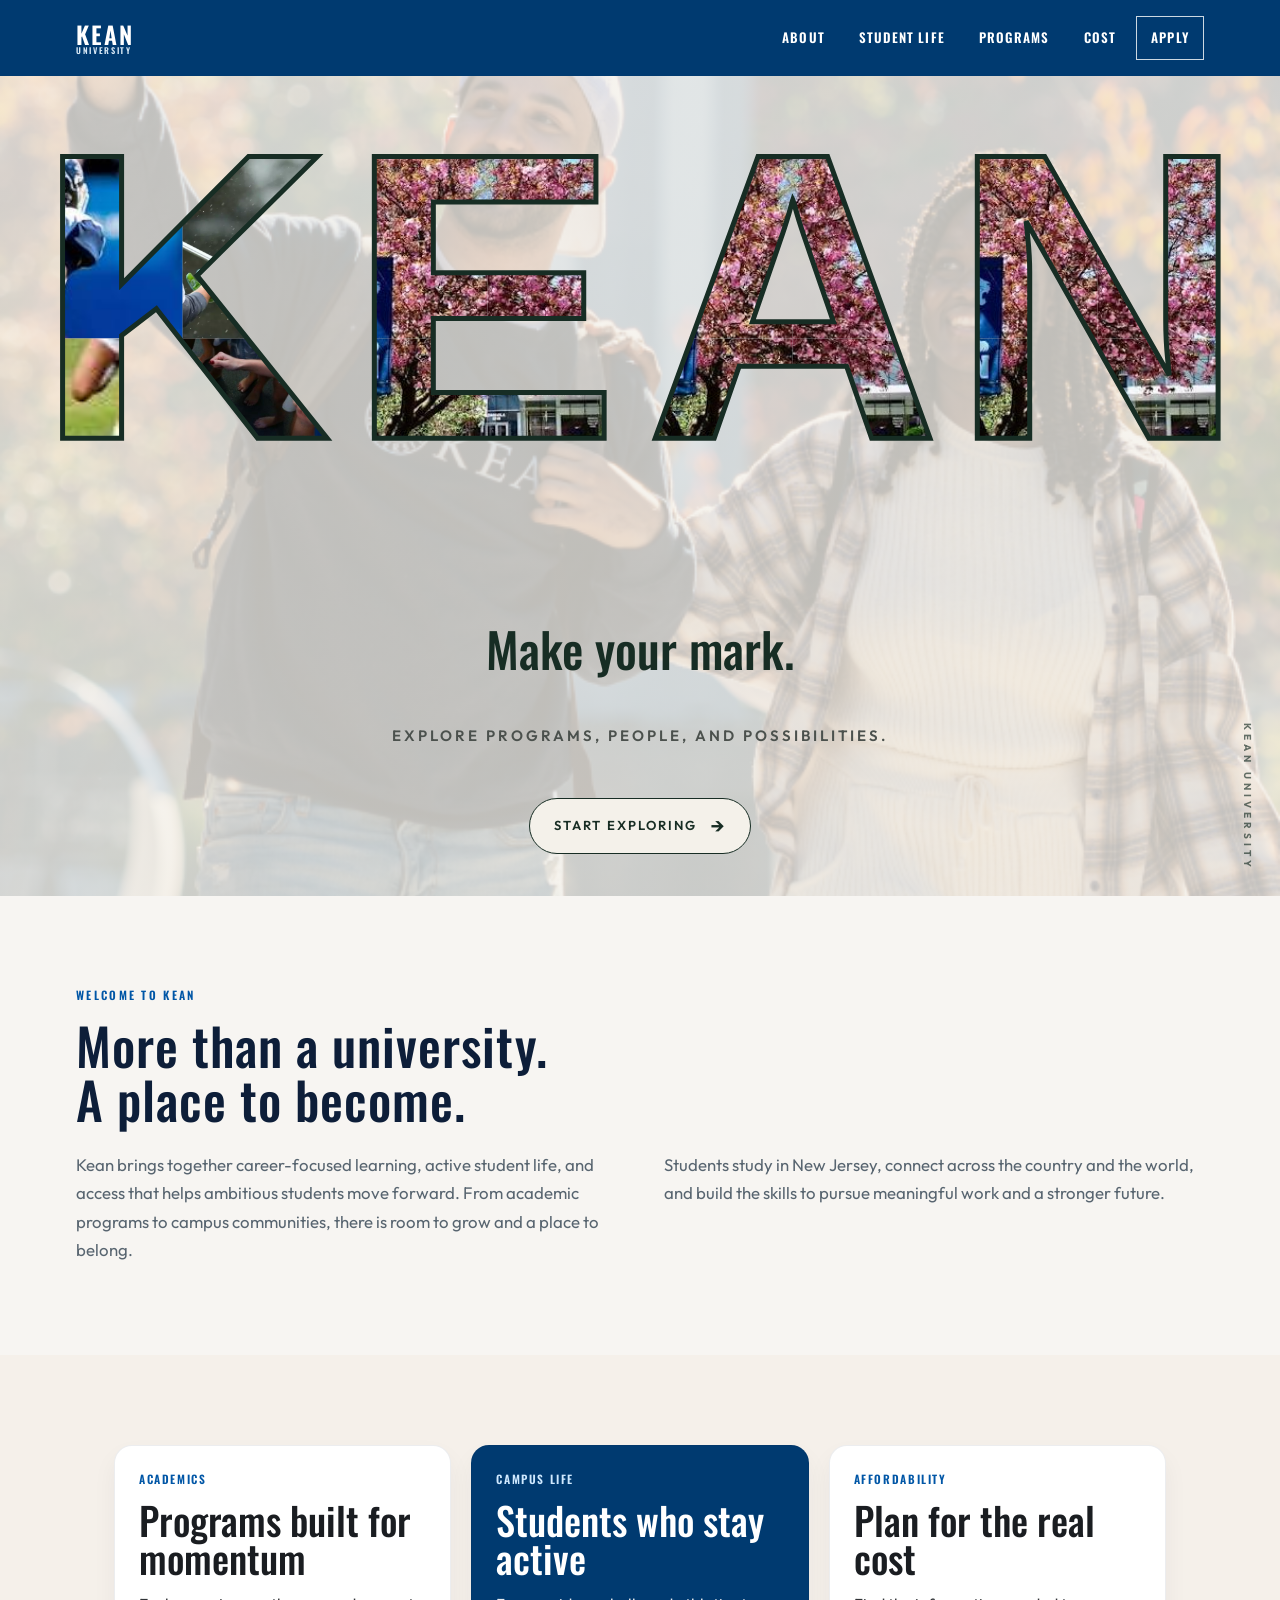
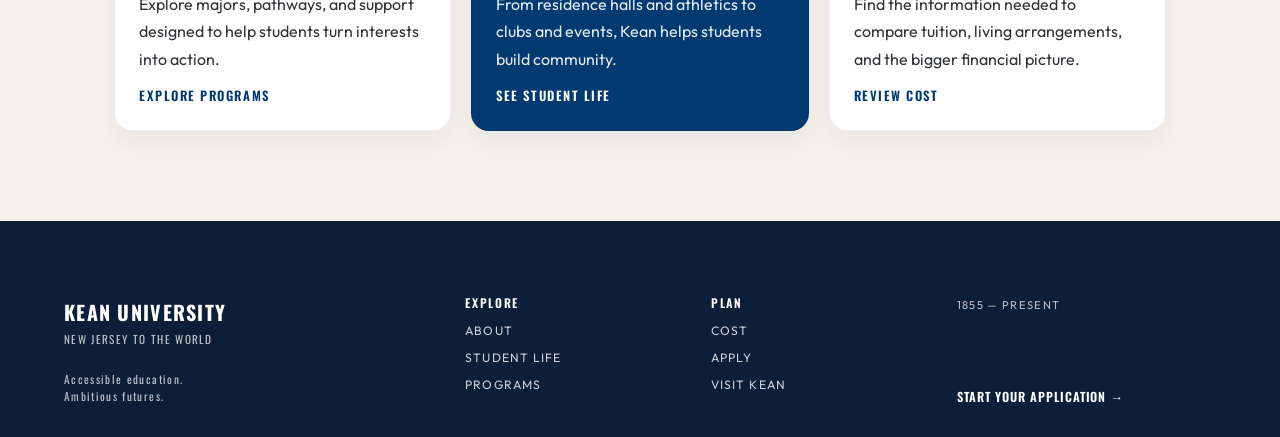
==== commit 5cf28e8d: "idk" ====
--- a/index.html
+++ b/index.html
@@ -1,141 +1,119 @@
 <!doctype html>
+<html lang="en" data-bs-theme="light">
+<head>
+    <title>Kean University</title>
+    <meta charset="utf-8">
+    <meta name="viewport" content="width=device-width, initial-scale=1">
+    <link href="https://cdn.jsdelivr.net/npm/bootstrap@5.3.8/dist/css/bootstrap.min.css" rel="stylesheet" integrity="sha384-sRIl4kxILFvY47J16cr9ZwB07vP4J8+LH7qKQnuqkuIAvNWLzeN8tE5YBujZqJLB" crossorigin="anonymous">
+    <link rel="preconnect" href="https://fonts.googleapis.com">
+    <link rel="preconnect" href="https://fonts.gstatic.com" crossorigin>
+    <link href="https://fonts.googleapis.com/css2?family=Outfit:wght@400;500;600;700&family=Oswald:wght@400;500;600;700&display=swap" rel="stylesheet">
+    <link rel="stylesheet" href="styles.css">
+</head>
+<body class="home-page">
+    <header>
+        <nav class="navbar navbar-expand-lg navbar-dark sticky-top" aria-label="Main navigation">
+            <div class="container-fluid">
+                <a class="navbar-brand" href="index.html" aria-label="Kean University home">
+                    <span class="site-wordmark">KEAN <small>UNIVERSITY</small></span>
+                </a>
+                <button class="navbar-toggler" type="button" data-bs-toggle="collapse" data-bs-target="#mainNav" aria-controls="mainNav" aria-expanded="false" aria-label="Toggle navigation">
+                    <span class="navbar-toggler-icon"></span>
+                </button>
+                <div class="collapse navbar-collapse" id="mainNav">
+                    <ul class="navbar-nav ms-auto">
+                        <li class="nav-item"><a class="nav-link" href="about.html">About</a></li>
+                        <li class="nav-item"><a class="nav-link" href="studentLife.html">Student Life</a></li>
+                        <li class="nav-item"><a class="nav-link" href="programs.html">Programs</a></li>
+                        <li class="nav-item"><a class="nav-link" href="admissions.html">Cost</a></li>
+                        <li class="nav-item"><a class="nav-link apply-link" href="apply.html">Apply</a></li>
+                    </ul>
+                </div>
+            </div>
+        </nav>
+    </header>
 
-<html lang="en" data-bs-theme="light">
+    <main>
+        <section class="hero">
+            <div class="hero-content">
+                <h1 class="hero-title" aria-label="KEAN">
+                    <span class="hero-letter" data-letter="K" data-label="ATHLETICS">
+                        <span class="letter-photo photo-1">K</span>
+                        <span class="letter-photo photo-2">K</span>
+                        <span class="letter-photo photo-3">K</span>
+                        <span class="letter-photo photo-4">K</span>
+                    </span>
+                    <span class="hero-letter" data-letter="E" data-label="SCIENCE">
+                        <span class="letter-photo photo-1">E</span>
+                        <span class="letter-photo photo-2">E</span>
+                        <span class="letter-photo photo-3">E</span>
+                        <span class="letter-photo photo-4">E</span>
+                    </span>
+                    <span class="hero-letter" data-letter="A" data-label="ARTS">
+                        <span class="letter-photo photo-1">A</span>
+                        <span class="letter-photo photo-2">A</span>
+                        <span class="letter-photo photo-3">A</span>
+                        <span class="letter-photo photo-4">A</span>
+                    </span>
+                    <span class="hero-letter" data-letter="N" data-label="STUDENT LIFE">
+                        <span class="letter-photo photo-1">N</span>
+                        <span class="letter-photo photo-2">N</span>
+                        <span class="letter-photo photo-3">N</span>
+                        <span class="letter-photo photo-4">N</span>
+                    </span>
+                </h1>
 
-<head>
+                <p class="hero-tagline">Make your mark.</p>
+                <p class="hero-subtitle">Explore programs, people, and possibilities.</p>
+                <a href="#explore" class="hero-button">Start Exploring <span>→</span></a>
+            </div>
+        </section>
 
+        <section class="home-intro" id="explore">
+            <div class="container">
+                <p class="section-label">Welcome to Kean</p>
+                <h2>More than a university.<br>A place to become.</h2>
+                <div class="home-intro-grid">
+                    <div>
+                        <p>Kean brings together career-focused learning, active student life, and access that helps ambitious students move forward. From academic programs to campus communities, there is room to grow and a place to belong.</p>
+                    </div>
+                    <div>
+                        <p>Students study in New Jersey, connect across the country and the world, and build the skills to pursue meaningful work and a stronger future.</p>
+                    </div>
+                </div>
+            </div>
+        </section>
 
-<title>Kean University</title>
+        <section class="home-feature-grid">
+            <article class="home-feature-card">
+                <span class="home-feature-badge">Academics</span>
+                <h3>Programs built for momentum</h3>
+                <p>Explore majors, pathways, and support designed to help students turn interests into action.</p>
+                <a href="programs.html">Explore programs</a>
+            </article>
+            <article class="home-feature-card alt">
+                <span class="home-feature-badge">Campus life</span>
+                <h3>Students who stay active</h3>
+                <p>From residence halls and athletics to clubs and events, Kean helps students build community.</p>
+                <a href="studentLife.html">See student life</a>
+            </article>
+            <article class="home-feature-card">
+                <span class="home-feature-badge">Affordability</span>
+                <h3>Plan for the real cost</h3>
+                <p>Find the information needed to compare tuition, living arrangements, and the bigger financial picture.</p>
+                <a href="admissions.html">Review cost</a>
+            </article>
+        </section>
+    </main>
 
-<meta charset="utf-8">
-<meta name="viewport" content="width=device-width, initial-scale=1">
+    <footer class="site-footer">
+        <div class="site-footer-brand"><strong>Kean University</strong><span>New Jersey to the world</span><p>Accessible education. Ambitious futures.</p></div>
+        <div class="site-footer-column"><h2>Explore</h2><nav aria-label="Footer navigation"><a href="about.html">About</a><a href="studentLife.html">Student Life</a><a href="programs.html">Programs</a></nav></div>
+        <div class="site-footer-column"><h2>Plan</h2><nav aria-label="Planning navigation"><a href="admissions.html">Cost</a><a href="apply.html">Apply</a><a href="index.html#explore">Visit Kean</a></nav></div>
+        <div class="site-footer-meta"><small>1855 — PRESENT</small><a href="apply.html">Start your application <span aria-hidden="true">→</span></a></div>
+    </footer>
 
-<!-- Bootstrap CSS v5.3.8 -->
-<link
-    href="https://cdn.jsdelivr.net/npm/bootstrap@5.3.8/dist/css/bootstrap.min.css"
-    rel="stylesheet"
-    integrity="sha384-sRIl4kxILFvY47J16cr9ZwB07vP4J8+LH7qKQnuqkuIAvNWLzeN8tE5YBujZqJLB"
-    crossorigin="anonymous">
-<link rel="preconnect" href="https://fonts.googleapis.com">
-<link rel="preconnect" href="https://fonts.gstatic.com" crossorigin>
-<link href="https://fonts.googleapis.com/css2?family=Outfit:wght@400;500;600;700&family=Roboto+Slab:wght@500;600;700;800&display=swap" rel="stylesheet">
-<link rel="stylesheet" href="styles.css">
-
-</head>
-
-<body>
-
-
-<!-- STICKY NAVBAR -->
-<header>
-
-    <nav class="navbar navbar-expand-lg navbar-dark sticky-top">
-
-        <div class="container-fluid">
-
-            <a class="navbar-brand" href="index.html">
-                <img src="kean-logo.png" alt="Kean University" class="kean-logo">
-            </a>
-
-            <button
-                class="navbar-toggler"
-                type="button"
-                data-bs-toggle="collapse"
-                data-bs-target="#mainNav"
-                aria-controls="mainNav"
-                aria-expanded="false"
-                aria-label="Toggle navigation">
-
-                <span class="navbar-toggler-icon"></span>
-
-            </button>
-
-            <div class="collapse navbar-collapse" id="mainNav">
-
-                <ul class="navbar-nav ms-auto">
-
-                    <li class="nav-item">
-                        <a class="nav-link" href="about.html">About</a>
-                    </li>
-
-                    <li class="nav-item">
-                        <a class="nav-link" href="studentLife.html">Student Life</a>
-                    </li>
-
-                    <li class="nav-item">
-                        <a class="nav-link" href="programs.html">Programs</a>
-                    </li>
-
-                    <li class="nav-item">
-                        <a class="nav-link" href="admissions.html">Cost</a>
-                    </li>
-
-                    <li class="nav-item">
-                        <a class="nav-link apply-link" href="apply.html">Apply</a>
-                    </li>
-
-                </ul>
-
-            </div>
-
-        </div>
-
-    </nav>
-
-</header>
-
-
-<main>
-
-    <!-- HERO -->
-    <section class="hero">
-    <div class="hero-content">
-        <h1 class="hero-title" aria-label="KEAN">
-    <span class="hero-letter" data-image="kean-k.jpg">K</span>
-    <span class="hero-letter" data-image="kean-e.jpg">E</span>
-    <span class="hero-letter" data-image="kean-a.jpg">A</span>
-    <span class="hero-letter" data-image="kean-n.jpg">N</span>
-</h1>
-        <p class="hero-tagline">Make your mark.</p>
-        <p class="hero-subtitle">Explore programs, people, and possibilities.</p>
-        <a href="#" class="hero-button">Start Exploring <span>→</span></a>
-    </div>
-</section>
-
-    <!-- INTRO -->
-    <section id="explore" class="intro-section">
-
-        <div class="container">
-
-            <p class="section-label">WELCOME TO KEAN</p>
-
-            <h2>
-                More than a university.<br>
-                A place to become.
-            </h2>
-
-        </div>
-
-    </section>
-
-</main>
-
-
-<footer>
-
-</footer>
-
-
-<!-- Bootstrap JavaScript Bundle -->
-<script
-    src="https://cdn.jsdelivr.net/npm/bootstrap@5.3.8/dist/js/bootstrap.bundle.min.js"
-    integrity="sha384-FKyoEForCGlyvwx9Hj09JcYn3nv7wiPVlz7YYwJrWVcXK/BmnVDxM+D2scQbITxI"
-    crossorigin="anonymous">
-</script>
-
-<script src="script.js"></script>
-
-
+    <script src="https://cdn.jsdelivr.net/npm/bootstrap@5.3.8/dist/js/bootstrap.bundle.min.js" integrity="sha384-FKyoEForCGlyvwx9Hj09JcYn3nv7wiPVlz7YYwJrWVcXK/BmnVDxM+D2scQbITxI" crossorigin="anonymous"></script>
+    <script src="script.js"></script>
 </body>
-
 </html>
--- a/styles.css
+++ b/styles.css
@@ -1,423 +1,678 @@
+:root {
+    --kean-navy: #003a70;
+    --kean-navy-deep: #0d1e39;
+    --kean-blue: #0056a6;
+    --kean-sky: #dfeef7;
+    --kean-cream: #f5f0ea;
+    --kean-ink: #1a1d21;
+    --kean-muted: #586570;
+    --kean-white: #ffffff;
+    --font-body: "Outfit", "Segoe UI", sans-serif;
+    --font-display: "Oswald", "Arial", sans-serif;
+    --footer-bg: #0d1e39;
+}
+
+* { box-sizing: border-box; }
+
+html { scroll-behavior: smooth; }
+
 body {
     margin: 0;
-    font-family: "Outfit", sans-serif;
-    color: #1D1D1D;
-    background-color: #F5F5F2;
-}
-
-
-/* NAVBAR */
+    font-family: var(--font-body);
+    color: var(--kean-ink);
+    background-color: var(--kean-white);
+}
+
+img, svg { display: block; max-width: 100%; }
+
+a { color: inherit; text-decoration: none; }
+button, input, select { font: inherit; }
+
+.site-wordmark {
+    display: inline-flex;
+    flex-direction: column;
+    color: var(--kean-white);
+    font-family: var(--font-display);
+    font-size: 1.5rem;
+    font-weight: 600;
+    letter-spacing: .08em;
+    line-height: 1;
+}
+
+.site-wordmark small {
+    color: #d8e9f6;
+    font-size: .52rem;
+    letter-spacing: .2em;
+    text-transform: uppercase;
+}
 
 .navbar {
-    background-color: #004B87;
-    padding: 10px 5%;
-    min-height: 75px;
+    background-color: var(--kean-navy);
+    min-height: 76px;
+    padding: .65rem clamp(1.25rem, 5vw, 5rem);
     position: sticky;
     top: 0;
-    z-index: 1000;
+    z-index: 1100;
 }
 
 .navbar-brand {
-    margin-left: 30px;
-}
-
-.kean-logo {
-    height: 55px;
-    width: auto;
+    margin-left: 0;
 }
 
 .navbar-nav {
-    gap: 8px;
+    gap: .35rem;
     align-items: center;
 }
 
 .nav-link {
-    color: white !important;
-    font-family: "Outfit", sans-serif;
-    font-size: 14px;
+    color: var(--kean-white) !important;
+    font-family: var(--font-display);
+    font-size: .82rem;
     font-weight: 600;
-    padding: 10px 17px !important;
-    transition: 0.2s;
-}
-
-.nav-link:hover {
-    color: #C9E7FF !important;
+    letter-spacing: .08em;
+    padding: .7rem .9rem !important;
+    text-transform: uppercase;
+    transition: background-color .2s ease, color .2s ease;
+}
+
+.nav-link:hover,
+.nav-link:focus-visible,
+.nav-link.is-current {
+    background: rgba(255, 255, 255, .14);
+    color: var(--kean-white) !important;
 }
 
 .apply-link {
-    border: 2px solid white;
-    padding: 8px 18px !important;
-    margin-left: 8px;
-}
-
-.apply-link:hover {
-    background-color: white;
-    color: #004B87 !important;
-}
-
-
-/* ==============================
-   GIANT KEAN HERO
-   ============================== */
-
-.hero {
+    border: 1px solid rgba(255, 255, 255, .8);
+}
+
+.apply-link:hover,
+.apply-link:focus-visible {
+    background: var(--kean-white);
+    color: var(--kean-navy) !important;
+}
+
+.site-footer {
+    display: grid;
+    grid-template-columns: minmax(220px, 1.3fr) repeat(2, minmax(130px, .7fr)) minmax(200px, 1fr);
+    gap: clamp(2rem, 5vw, 5rem);
+    padding: clamp(3rem, 6vw, 5rem) clamp(1.25rem, 5vw, 5rem) 2rem;
+    background: var(--footer-bg);
+    color: var(--kean-white);
+}
+
+.site-footer-brand {
+    display: flex;
+    flex-direction: column;
+    gap: .25rem;
+    font-family: var(--font-display);
+    letter-spacing: .08em;
+    text-transform: uppercase;
+}
+
+.site-footer-brand strong {
+    font-size: 1.25rem;
+}
+
+.site-footer-brand span,
+.site-footer-brand p,
+.site-footer small {
+    color: rgba(255, 255, 255, .72);
+    font-size: .7rem;
+    letter-spacing: .12em;
+}
+
+.site-footer-brand p {
+    max-width: 24ch;
+    margin: 1.2rem 0 0;
+    line-height: 1.5;
+    text-transform: none;
+}
+
+.site-footer-column {
+    display: grid;
+    align-content: start;
+    gap: .8rem;
+}
+
+.site-footer-column h2 {
+    margin: 0;
+    color: var(--kean-white);
+    font: 600 .75rem/1 var(--font-display);
+    letter-spacing: .14em;
+    text-transform: uppercase;
+}
+
+.site-footer nav {
+    display: grid;
+    gap: .55rem;
+}
+
+.site-footer nav a {
+    color: rgba(255, 255, 255, .8);
+    font-size: .76rem;
+    letter-spacing: .09em;
+    text-transform: uppercase;
+}
+
+.site-footer-meta {
+    display: grid;
+    align-content: space-between;
+    justify-items: start;
+    gap: 1.5rem;
+}
+
+.site-footer-meta a {
+    color: var(--kean-white);
+    font: 600 .78rem/1.3 var(--font-display);
+    letter-spacing: .08em;
+    text-transform: uppercase;
+}
+
+.site-footer nav a:hover,
+.site-footer nav a:focus-visible {
+    color: var(--kean-white);
+}
+
+body.home-page {
+    background: var(--kean-cream);
+}
+
+body:not(.about-page) .hero {
     width: 100%;
-    height: 200px;
-    min-height: 200px;
+    height: clamp(560px, calc(100vh - 76px), 820px);
     position: relative;
     overflow: hidden;
     display: flex;
     align-items: center;
     justify-content: center;
-    background-color: #F4F1EA;
+    background: #f4f1ea;
     padding: 0;
 }
 
-.hero::before {
+body:not(.about-page) .hero::before {
     content: "";
+    position: absolute;
+    inset: 0;
+    background-image: linear-gradient(rgba(244, 241, 234, .78), rgba(244, 241, 234, .78)), url("students.png");
+    background-size: cover;
+    background-position: center;
+    z-index: 0;
+}
+
+body:not(.about-page) .hero-content {
+    position: relative;
+    z-index: 2;
+    width: 100%;
+    height: 100%;
+    display: flex;
+    flex-direction: column;
+    align-items: center;
+    justify-content: center;
+    text-align: center;
+}
+
+body:not(.about-page) .hero-title {
+    position: absolute;
+    top: 32%;
+    left: 50%;
+    transform: translate(-50%, -50%);
+    display: flex;
+    align-items: center;
+    justify-content: center;
+    margin: 0;
+    padding: 0;
+    font-family: "Arial Black", Impact, sans-serif;
+    font-size: clamp(220px, 32vw, 520px);
+    font-weight: 900;
+    line-height: .8;
+    letter-spacing: 8px;
+    white-space: nowrap;
+    z-index: 3;
+}
+
+body:not(.about-page) .hero-letter {
+    position: relative;
+    display: inline-block;
+    font-family: "Arial Black", Impact, sans-serif;
+    font-size: inherit;
+    font-weight: 900;
+    line-height: .8;
+    color: transparent;
+    -webkit-text-fill-color: transparent;
+    margin: 0 5px;
+    cursor: pointer;
+    transition: transform .3s ease;
+}
+
+body:not(.about-page) .letter-photo {
     position: absolute;
     top: 0;
     left: 0;
     width: 100%;
     height: 100%;
-    background-image:
-        linear-gradient(
-            rgba(244, 241, 234, 0.72),
-            rgba(244, 241, 234, 0.72)
-        ),
-        url("students.png");
+    font-family: "Arial Black", Impact, sans-serif;
+    font-size: inherit;
+    font-weight: 900;
+    line-height: .8;
+    color: transparent;
+    -webkit-text-fill-color: transparent;
+    -webkit-background-clip: text;
+    background-clip: text;
+    background-repeat: no-repeat;
     background-size: cover;
     background-position: center;
-    z-index: 0;
-}
-
-.hero-content {
-    position: relative;
-    width: 100%;
-    height: 100%;
-    max-width: none;
-    padding: 0;
+    pointer-events: none;
+    -webkit-text-stroke: 0;
     z-index: 2;
-    display: flex;
-    align-items: center;
-    justify-content: center;
-}
-
-/* =================================
-   GIANT KEAN
-   ================================= */
-
-.hero .hero-title {
+}
+
+body:not(.about-page) .photo-1 { clip-path: inset(0 50% 50% 0); }
+body:not(.about-page) .photo-2 { clip-path: inset(0 0 50% 50%); }
+body:not(.about-page) .photo-3 { clip-path: inset(50% 50% 0 0); }
+body:not(.about-page) .photo-4 { clip-path: inset(50% 0 0 50%); }
+
+body:not(.about-page) .hero-letter[data-letter="K"] .photo-1 { background-image: url("sportimgs/football.jpg"); }
+body:not(.about-page) .hero-letter[data-letter="K"] .photo-2 { background-image: url("sportimgs/lacrosse.webp"); }
+body:not(.about-page) .hero-letter[data-letter="K"] .photo-3 { background-image: url("sportimgs/soccer.jpg"); }
+body:not(.about-page) .hero-letter[data-letter="K"] .photo-4 { background-image: url("sportimgs/swimming.jpeg"); }
+
+body:not(.about-page) .hero-letter:nth-child(n+2) .letter-photo { background-image: url("campus.jpeg"); }
+
+body:not(.about-page) .hero-letter::before {
+    content: attr(data-letter);
+    position: absolute;
+    inset: 0;
+    color: transparent;
+    -webkit-text-fill-color: transparent;
+    -webkit-text-stroke: 5px #172d24;
+    z-index: 5;
+    pointer-events: none;
+}
+
+body:not(.about-page) .hero-letter:hover {
+    transform: translateY(-10px);
+}
+
+body:not(.about-page) .hero-letter::after {
+    content: attr(data-label);
     position: absolute;
     top: 50%;
     left: 50%;
-
+    transform: translate(-50%, -50%);
+    z-index: 10;
+    color: #fff;
+    -webkit-text-fill-color: #fff;
+    font: 700 clamp(12px,1.4vw,20px)/1.1 var(--font-body);
+    letter-spacing: 2px;
+    text-align: center;
+    text-transform: uppercase;
+    white-space: nowrap;
+    opacity: 0;
+    pointer-events: none;
+    text-shadow: 0 2px 10px rgba(0,0,0,.65);
+    transition: opacity .25s ease;
+}
+
+body:not(.about-page) .hero-letter:hover::after {
+    opacity: 1;
+}
+
+body:not(.about-page) .hero-title .hero-letter {
+    display: inline-block;
+    width: .72em;
+    height: 1em;
+    overflow: visible;
+}
+
+body:not(.about-page) .hero-title .letter-photo {
+    display: block;
+    inset: 0;
+    width: 100%;
+    height: 100%;
+}
+
+body:not(.about-page) .hero-title .hero-letter::before {
+    content: attr(data-letter);
+    display: block;
+}
+
+body:not(.about-page) .hero-tagline {
+    position: absolute;
+    top: 67%;
+    z-index: 4;
     margin: 0;
-    padding: 0;
-
-    transform: translate(-50%, -52%);
-
-    font-family: "Arial Black", Impact, sans-serif;
- font-size: 360px;
-line-height: 0.8;
-letter-spacing: 25px;
-    white-space: nowrap;
-
-    /* Keep the photo INSIDE the letters */
-    background-image: url("students.png");
-    background-repeat: no-repeat;
-    background-size: cover;
-    background-position: center center;
-
-    -webkit-background-clip: text;
-    background-clip: text;
-    color: transparent;
-
-    /* Thin outline that sits directly on the letter edge */
-    -webkit-text-stroke: 10 rgba(23, 45, 36, 0.25);
-
-    z-index: 3;
-    user-select: none;
-}
-
-/* =================================
-   HERO TEXT
-   ================================= */
-
-.hero-tagline {
+    color: #172d24;
+    font: 500 clamp(28px,4vw,48px)/1 var(--font-display);
+}
+
+body:not(.about-page) .hero-subtitle {
     position: absolute;
-    top: 360px;
-
+    top: 79%;
+    z-index: 4;
+    max-width: 700px;
     margin: 0;
-    z-index: 5;
-
-    font-family: "Roboto Slab", serif;
-    font-size: 42px;
+    color: #4b514d;
+    font-size: 15px;
+    line-height: 1.6;
     font-weight: 600;
-    line-height: 1;
-
-    color: #172D24;
-}
-
-.hero-subtitle {
+    letter-spacing: 3px;
+    text-align: center;
+    text-transform: uppercase;
+}
+
+body:not(.about-page) .hero-button {
     position: absolute;
-    top: 415px;
-
-    margin: 0;
-    z-index: 5;
-
-    font-family: "Outfit", sans-serif;
-    font-size: 15px;
-    font-weight: 600;
-    letter-spacing: 30px;
-    text-transform: uppercase;
-
-    color: #4B514D;
-}
-
-.hero-button {
-    position: absolute;
-    top: 455px;
-
+    top: 88%;
+    z-index: 4;
     display: inline-flex;
     align-items: center;
     justify-content: center;
-    gap: 20px;
-
-    padding: 12px 25px;
-
-    border: 2px solid #172D24;
+    gap: 14px;
+    padding: 12px 24px;
+    border: 1px solid #172d24;
     border-radius: 100px;
-
-    background-color: #F4F1EA;
-    color: #172D24;
-
+    background: #f4f1ea;
+    color: #172d24;
+    font-size: 13px;
+    font-weight: 600;
+    letter-spacing: 2px;
     text-decoration: none;
-
-    font-family: "Outfit", sans-serif;
-    font-size: 15px;
-    font-weight: 700;
-    letter-spacing: 20px;
-    text-transform: uppercase;
-
-    z-index: 5;
-    transition: 0.25s;
-}
-
-.hero-button span {
-    display: flex;
-    align-items: center;
-    justify-content: center;
-
-    width: 42px;
-    height: 42px;
-
-    font-size: 24px;
-
-    transition: 0.25s;
-}
-
-.hero-button:hover {
-    background-color: #172D24;
-    color: #F4F1EA;
-    padding-left: 32px;
-    padding-right: 32px;
-}
-
-.hero-button:hover span {
-    transform: translateX(7px);
-}
-
-.hero::after {
+    text-transform: uppercase;
+    transition: .25s ease;
+}
+
+body:not(.about-page) .hero-button:hover {
+    background: #172d24;
+    color: #f4f1ea;
+    padding-left: 30px;
+    padding-right: 30px;
+}
+
+body:not(.about-page) .hero-button span {
+    font-size: 20px;
+    transition: .25s ease;
+}
+
+body:not(.about-page) .hero-button:hover span {
+    transform: translateX(6px);
+}
+
+body:not(.about-page) .hero::after {
     content: "KEAN UNIVERSITY";
-
     position: absolute;
     right: 25px;
     bottom: 25px;
-
-    font-family: "Outfit", sans-serif;
+    color: rgba(23,45,36,.65);
     font-size: 10px;
     font-weight: 700;
-    letter-spacing: 40px;
-    text-transform: uppercase;
-
-    color: rgba(23, 45, 36, 0.65);
-
+    letter-spacing: 4px;
+    text-transform: uppercase;
     writing-mode: vertical-rl;
-
-    z-index: 6;
-}
-
-
-/* =================================
-   HERO RESPONSIVE
-   ================================= */
-
-@media (max-width: 1200px) {
-
-    .hero {
-        height: 460px;
-        min-height: 460px;
-    }
-
-    .hero .hero-title {
-        font-size: 350px;
-        letter-spacing: 38px;
-    }
-
-    .hero-tagline {
-        top: 345px;
-        font-size: 38px;
-    }
-
-    .hero-subtitle {
-        top: 395px;
-        font-size: 14px;
-    }
-
-    .hero-button {
-        top: 435px;
-    }
-}
-
+    z-index: 5;
+}
+
+body:not(.about-page) main > section:not(.hero) {
+    padding-top: 90px;
+    padding-bottom: 90px;
+}
 
 @media (max-width: 900px) {
-
-    .hero {
-        height: 420px;
-        min-height: 420px;
-    }
-
-    .hero .hero-title {
-        font-size: 275px;
-        letter-spacing: 28px;
-        transform: translate(-50%, -50%);
-    }
-
-    .hero-tagline {
-        top: 315px;
+    body:not(.about-page) .hero {
+        height: clamp(520px, calc(100vh - 76px), 700px);
+    }
+
+    body:not(.about-page) .hero-title {
+        top: 40%;
+        font-size: clamp(170px, 29vw, 330px);
+        letter-spacing: 4px;
+    }
+
+    body:not(.about-page) .hero-tagline {
+        top: 65%;
         font-size: 34px;
     }
 
-    .hero-subtitle {
-        top: 360px;
+    body:not(.about-page) .hero-subtitle {
+        top: 77%;
         font-size: 13px;
         letter-spacing: 2px;
     }
 
-    .hero-button {
-        top: 395px;
-        font-size: 14px;
-        padding: 11px 22px;
-    }
-}
-
+    body:not(.about-page) .hero-button {
+        top: 87%;
+        font-size: 12px;
+    }
+}
+
+@media (max-width: 768px) {
+    body:not(.about-page) .navbar {
+        padding: 10px 6%;
+    }
+
+    body:not(.about-page) .navbar-brand {
+        margin-left: 10px;
+    }
+
+    body:not(.about-page) .navbar-nav {
+        gap: 0;
+        align-items: flex-start;
+    }
+
+    body:not(.about-page) .nav-link {
+        padding: 8px 0 !important;
+    }
+
+    body:not(.about-page) .apply-link {
+        margin-left: 0;
+        margin-top: 5px;
+        display: inline-block;
+    }
+
+    body:not(.about-page) main > section:not(.hero) {
+        padding-top: 65px;
+        padding-bottom: 65px;
+    }
+}
 
 @media (max-width: 600px) {
-
-    .hero {
-        height: 360px;
-        min-height: 360px;
-    }
-
-    .hero .hero-title {
-        font-size: 175px;
-        letter-spacing: 18px;
-        transform: translate(-50%, -48%);
-    }
-
-    .hero-tagline {
-        top: 270px;
+    body:not(.about-page) .hero {
+        height: 520px;
+    }
+
+    body:not(.about-page) .hero-title {
+        top: 38%;
+        font-size: clamp(125px, 31vw, 175px);
+        letter-spacing: 2px;
+    }
+
+    body:not(.about-page) .hero-letter::before {
+        -webkit-text-stroke: 4px #172d24;
+    }
+
+    body:not(.about-page) .hero-letter::after {
+        font-size: 10px;
+        letter-spacing: 1px;
+    }
+
+    body:not(.about-page) .hero-tagline {
+        top: 61%;
         font-size: 27px;
     }
 
-    .hero-subtitle {
-        top: 310px;
+    body:not(.about-page) .hero-subtitle {
+        top: 72%;
         max-width: 320px;
-        text-align: center;
+        font-size: 10px;
         line-height: 1.4;
+        letter-spacing: 1.5px;
+    }
+
+    body:not(.about-page) .hero-button {
+        top: 83%;
+        padding: 10px 18px;
         font-size: 10px;
-        letter-spacing: 1.5px;
-    }
-
-    .hero-button {
-        top: 345px;
-        padding: 10px 18px;
-        font-size: 11px;
         letter-spacing: 1px;
     }
 
-    .hero-button span {
-        width: 34px;
-        height: 34px;
-        font-size: 20px;
-    }
-
-    .hero::after {
+    body:not(.about-page) .hero::after {
         display: none;
     }
 }
 
-
-/* GENERAL PAGE SECTIONS */
-
-main > section:not(.hero) {
-    padding-top: 90px;
-    padding-bottom: 90px;
-}
-
-.container {
-    max-width: 1150px;
+.home-intro {
+    padding: clamp(4rem, 8vw, 7rem) clamp(1.25rem, 5vw, 5rem);
+    background: #f7f5f2;
+}
+
+.home-intro .container {
+    max-width: 1180px;
+    margin: 0 auto;
 }
 
 .section-label {
-    font-family: "Outfit", sans-serif;
-    font-size: 11px;
-    font-weight: 700;
-    letter-spacing: 3px;
-    color: #004B87;
-    margin-bottom: 18px;
+    margin: 0 0 1rem;
+    color: var(--kean-blue);
+    font-family: var(--font-display);
+    font-size: .72rem;
+    font-weight: 600;
+    letter-spacing: .2em;
+    text-transform: uppercase;
 }
 
 h2 {
-    font-family: "Roboto Slab", serif;
-    font-size: clamp(38px, 5vw, 62px);
+    margin-bottom: 1.5rem;
+    color: var(--kean-navy-deep);
+    font-family: var(--font-display);
+    font-size: clamp(2.4rem, 4vw, 4rem);
     line-height: 1.05;
-    font-weight: 700;
-    letter-spacing: 10px;
-    color: #1D1D1D;
-    margin-bottom: 25px;
-}
-
-h3 {
-    font-family: "Outfit", sans-serif;
-    font-size: 21px;
-    font-weight: 700;
-    color: #004B87;
-    margin-bottom: 14px;
-}
-
-p {
-    font-family: "Outfit", sans-serif;
-    font-size: 16px;
+    letter-spacing: .02em;
+}
+
+.home-intro-grid {
+    display: grid;
+    grid-template-columns: repeat(2, minmax(0, 1fr));
+    gap: clamp(1.5rem, 4vw, 3rem);
+}
+
+.home-intro-grid p {
+    margin: 0;
+    color: var(--kean-muted);
+    font-size: 1.05rem;
     line-height: 1.7;
 }
 
-
-/* INTRO SECTIONS */
-
-.intro-section {
-    min-height: 55vh;
-    display: flex;
+.home-feature-grid {
+    display: grid;
+    grid-template-columns: repeat(3, minmax(0, 1fr));
+    gap: 1.25rem;
+    max-width: 1180px;
+    margin: 0 auto;
+    padding: 0 clamp(1.25rem, 5vw, 5rem) clamp(4rem, 8vw, 7rem);
+}
+
+.home-feature-card {
+    display: grid;
+    gap: .85rem;
+    min-height: 100%;
+    padding: 1.5rem;
+    background: var(--kean-white);
+    border: 1px solid rgba(13, 30, 57, .08);
+    border-radius: 18px;
+    box-shadow: 0 12px 24px rgba(13, 30, 57, .05);
+}
+
+.home-feature-card.alt {
+    background: var(--kean-navy);
+    color: var(--kean-white);
+}
+
+.home-feature-badge {
+    color: var(--kean-blue);
+    font-family: var(--font-display);
+    font-size: .72rem;
+    font-weight: 600;
+    letter-spacing: .14em;
+    text-transform: uppercase;
+}
+
+.home-feature-card.alt .home-feature-badge {
+    color: #cfe9ff;
+}
+
+.home-feature-card h3 {
+    margin: 0;
+    font-family: var(--font-display);
+    font-size: clamp(1.75rem, 3vw, 2.5rem);
+    line-height: 1;
+    color: inherit;
+}
+
+.home-feature-card p {
+    margin: 0;
+    color: inherit;
+    opacity: .9;
+    line-height: 1.7;
+}
+
+.home-feature-card a {
+    display: inline-flex;
     align-items: center;
-    background-color: #F5F5F2;
-    padding: 110px 0 !important;
-}
-
-.intro-section h2 {
-    max-width: 850px;
-    font-size: clamp(45px, 6vw, 70px);
-}
+    gap: .5rem;
+    width: fit-content;
+    margin-top: auto;
+    color: var(--kean-navy);
+    font-family: var(--font-display);
+    font-size: .8rem;
+    font-weight: 600;
+    letter-spacing: .12em;
+    text-transform: uppercase;
+}
+
+.home-feature-card.alt a {
+    color: var(--kean-white);
+}
+
+@media (max-width: 900px) {
+    .home-feature-grid {
+        grid-template-columns: 1fr;
+    }
+
+    .home-intro-grid {
+        grid-template-columns: 1fr;
+    }
+}
+
+@media (max-width: 600px) {
+    .site-footer {
+        grid-template-columns: 1fr 1fr;
+        gap: 2rem 1.5rem;
+    }
+
+    .site-footer-brand,
+    .site-footer-meta {
+        grid-column: 1 / -1;
+    }
+
+    .home-hero {
+        min-height: auto;
+    }
+
+    .home-kean-collage {
+        display: grid;
+        grid-template-columns: repeat(2, minmax(0, 1fr));
+        gap: .2em 0;
+    }
+
+    .home-subtitle {
+        letter-spacing: .06em;
+    }
+
+    .home-button {
+        width: 100%;
+    }
+}
+
 
 .intro-section p:not(.section-label) {
     max-width: 650px;
@@ -535,7 +790,7 @@
 input,
 select,
 textarea {
-    font-family: "Outfit", sans-serif;
+    font-family: var(--font-body);
     border: 1px solid #CFCFCB !important;
     border-radius: 0 !important;
     padding: 12px !important;
@@ -549,7 +804,7 @@
 }
 
 label {
-    font-family: "Outfit", sans-serif;
+    font-family: var(--font-body);
     font-weight: 600;
     margin-bottom: 7px;
 }
@@ -624,339 +879,4 @@
         height: 220px;
     }
 
-}
-/* ==============================
-   GIANT KEAN HERO
-================================ */
-
-.hero {
-    height: calc(100vh - 75px);
-    min-height: 650px;
-    position: relative;
-    overflow: hidden;
-    display: flex;
-    align-items: center;
-    justify-content: center;
-    background: #f4f1ea;
-    padding: 0;
-}
-
-.hero::before {
-    content: "";
-    position: absolute;
-    inset: 0;
-    background-image:
-        linear-gradient(
-            rgba(244, 241, 234, 0.78),
-            rgba(244, 241, 234, 0.78)
-        ),
-        /* IMG IN BG */
-        url("campus.jpeg");
-    background-size: cover;
-    background-position: center;
-    z-index: 0;
-}
-
-.hero-content {
-    position: relative;
-    z-index: 2;
-    width: 100%;
-    height: 100%;
-    max-width: none;
-    display: flex;
-    flex-direction: column;
-    align-items: center;
-    justify-content: center;
-    text-align: center;
-}
-
-/* THE GIANT WORD */
-
-.hero-title {
-    position: absolute;
-    top: 50%;
-    left: 50%;
-    transform: translate(-50%, -54%);
-
-    margin: 0;
-
-    font-family: "Arial Black", Impact, sans-serif;
-    font-size: 30vw;
-    font-weight: 900;
-    line-height: 0.7;
-    letter-spacing: 0.13em;
-    white-space: nowrap;
-
-    background-image: url("students.png");
-    background-size: cover;
-    background-position: center;
-
-    -webkit-background-clip: text;
-    background-clip: text;
-    color: transparent;
-
-    -webkit-text-stroke: 3px rgba(0, 0, 0, 0.08);
-
-    user-select: none;
-}
-
-/* TEXT UNDER KEAN */
-
-.hero-tagline {
-    position: absolute;
-    top: 67%;
-    z-index: 4;
-
-    margin: 0;
-
-    font-family: "Roboto Slab", serif;
-    font-size: clamp(2rem, 4vw, 4rem);
-    font-weight: 500;
-
-    color: #172d24;
-}
-
-.hero-subtitle {
-    position: absolute;
-    top: 79%;
-    z-index: 4;
-
-    margin: 0;
-
-    font-family: "Outfit", sans-serif;
-    font-size: 0.95rem;
-    letter-spacing: 0.12em;
-    text-transform: uppercase;
-
-    color: #4b514d;
-}
-
-.hero-button {
-    position: absolute;
-    top: 85%;
-    z-index: 4;
-
-    display: inline-flex;
-    align-items: center;
-    gap: 20px;
-
-    padding: 15px 28px;
-
-    border: 1px solid #172d24;
-    border-radius: 100px;
-
-    color: #172d24;
-    background: transparent;
-
-    text-decoration: none;
-
-    font-family: "Outfit", sans-serif;
-    font-size: 0.85rem;
-    font-weight: 600;
-    letter-spacing: 5em;
-    text-transform: uppercase;
-
-    transition: 0.3s ease;
-}
-
-.hero-button span {
-    font-size: 1.2rem;
-    transition: 0.3s ease;
-}
-
-.hero-button:hover {
-    background: #172d24;
-    color: #f4f1ea;
-    padding-left: 35px;
-    padding-right: 35px;
-}
-
-.hero-button:hover span {
-    transform: translateX(6px);
-}
-
-.hero::after {
-    content: "KEAN UNIVERSITY";
-
-    position: absolute;
-    right: 35px;
-    bottom: 30px;
-
-    font-family: "Outfit", sans-serif;
-    font-size: 0.65rem;
-    letter-spacing: 25em;
-    text-transform: uppercase;
-
-    color: rgba(23, 45, 36, 0.6);
-
-    writing-mode: vertical-rl;
-
-    z-index: 5;
-}
-
-
-/* ==============================
-   TABLET
-================================ */
-
-@media (max-width: 900px) {
-
-    .hero-title {
-        font-size: 34;
-    }
-
-    .hero-tagline {
-        top: 66%;
-    }
-
-    .hero-subtitle {
-        top: 77%;
-    }
-
-    .hero-button {
-        top: 84%;
-    }
-}
-
-
-/* ==============================
-   PHONE
-================================ */
-
-@media (max-width: 600px) {
-
-    .hero {
-        height: calc(100vh - 65px);
-        min-height: 600px;
-    }
-
-    .hero-title {
-        font-size: 32vw;
-        letter-spacing: 9em;
-        top: 42%;
-    }
-
-    .hero-tagline {
-        top: 61%;
-        font-size: 2rem;
-    }
-
-    .hero-subtitle {
-        top: 72%;
-        max-width: 300px;
-        line-height: 1.6;
-        font-size: 0.75rem;
-    }
-
-    .hero-button {
-        top: 82%;
-        padding: 13px 20px;
-    }
-
-    .hero::after {
-        display: none;
-    }
-}
-.hero .hero-title {
-    position: absolute;
-    top: 42%;
-    left: 50%;
-    transform: translate(-50%, -50%);
-
-    margin: 0;
-    padding: 0;
-
-    display: flex;
-    align-items: center;
-    justify-content: center;
-
-    font-family: "Arial Black", Impact, sans-serif;
-    font-size: clamp(300px, 32vw, 500px);
-    font-weight: 900;
-    line-height: 0.75;
-    letter-spacing: 3px;
-    white-space: nowrap;
-
-    z-index: 3;
-    user-select: none;
-}
-.hero-letter {
-    display: inline-block;
-/* LETTR IMGS */
-    background-image: url("students.png");
-    background-size: cover;
-    background-position: center;
-
-    -webkit-background-clip: text;
-    background-clip: text;
-    color: transparent;
-
-    -webkit-text-stroke: 4px #F4F1EA;
-
-    cursor: pointer;
-    transition: transform 0.3s ease, filter 0.3s ease;
-}
-
-.hero-letter:hover {
-    transform: translateY(-12px) scale(1.04);
-    filter: brightness(1.1);
-}
-.hero-tagline {
-    position: absolute;
-    top: 67%;
-    z-index: 4;
-
-    margin: 0;
-
-    font-family: "Roboto Slab", serif;
-    font-size: clamp(2rem, 4vw, 4rem);
-    font-weight: 500;
-
-    color: #172d24;
-}
-
-.hero-subtitle {
-    position: absolute;
-    top: 77%;
-    z-index: 4;
-
-    margin: 0;
-    max-width: 700px;
-
-    font-family: "Outfit", sans-serif;
-    font-size: 1rem;
-    line-height: 1.6;
-    letter-spacing: 0.12em;
-    text-transform: uppercase;
-    text-align: center;
-
-    color: #4b514d;
-}
-
-.hero-button {
-    position: absolute;
-    top: 85%;
-    z-index: 4;
-
-    display: inline-flex;
-    align-items: center;
-    gap: 20px;
-
-    padding: 15px 28px;
-
-    border: 1px solid #172d24;
-    border-radius: 100px;
-
-    color: #172d24;
-    background: transparent;
-
-    text-decoration: none;
-
-    font-family: "Outfit", sans-serif;
-    font-size: 0.85rem;
-    font-weight: 600;
-    letter-spacing: 0.1em;
-    text-transform: uppercase;
-
-    transition: 0.3s ease;
 }
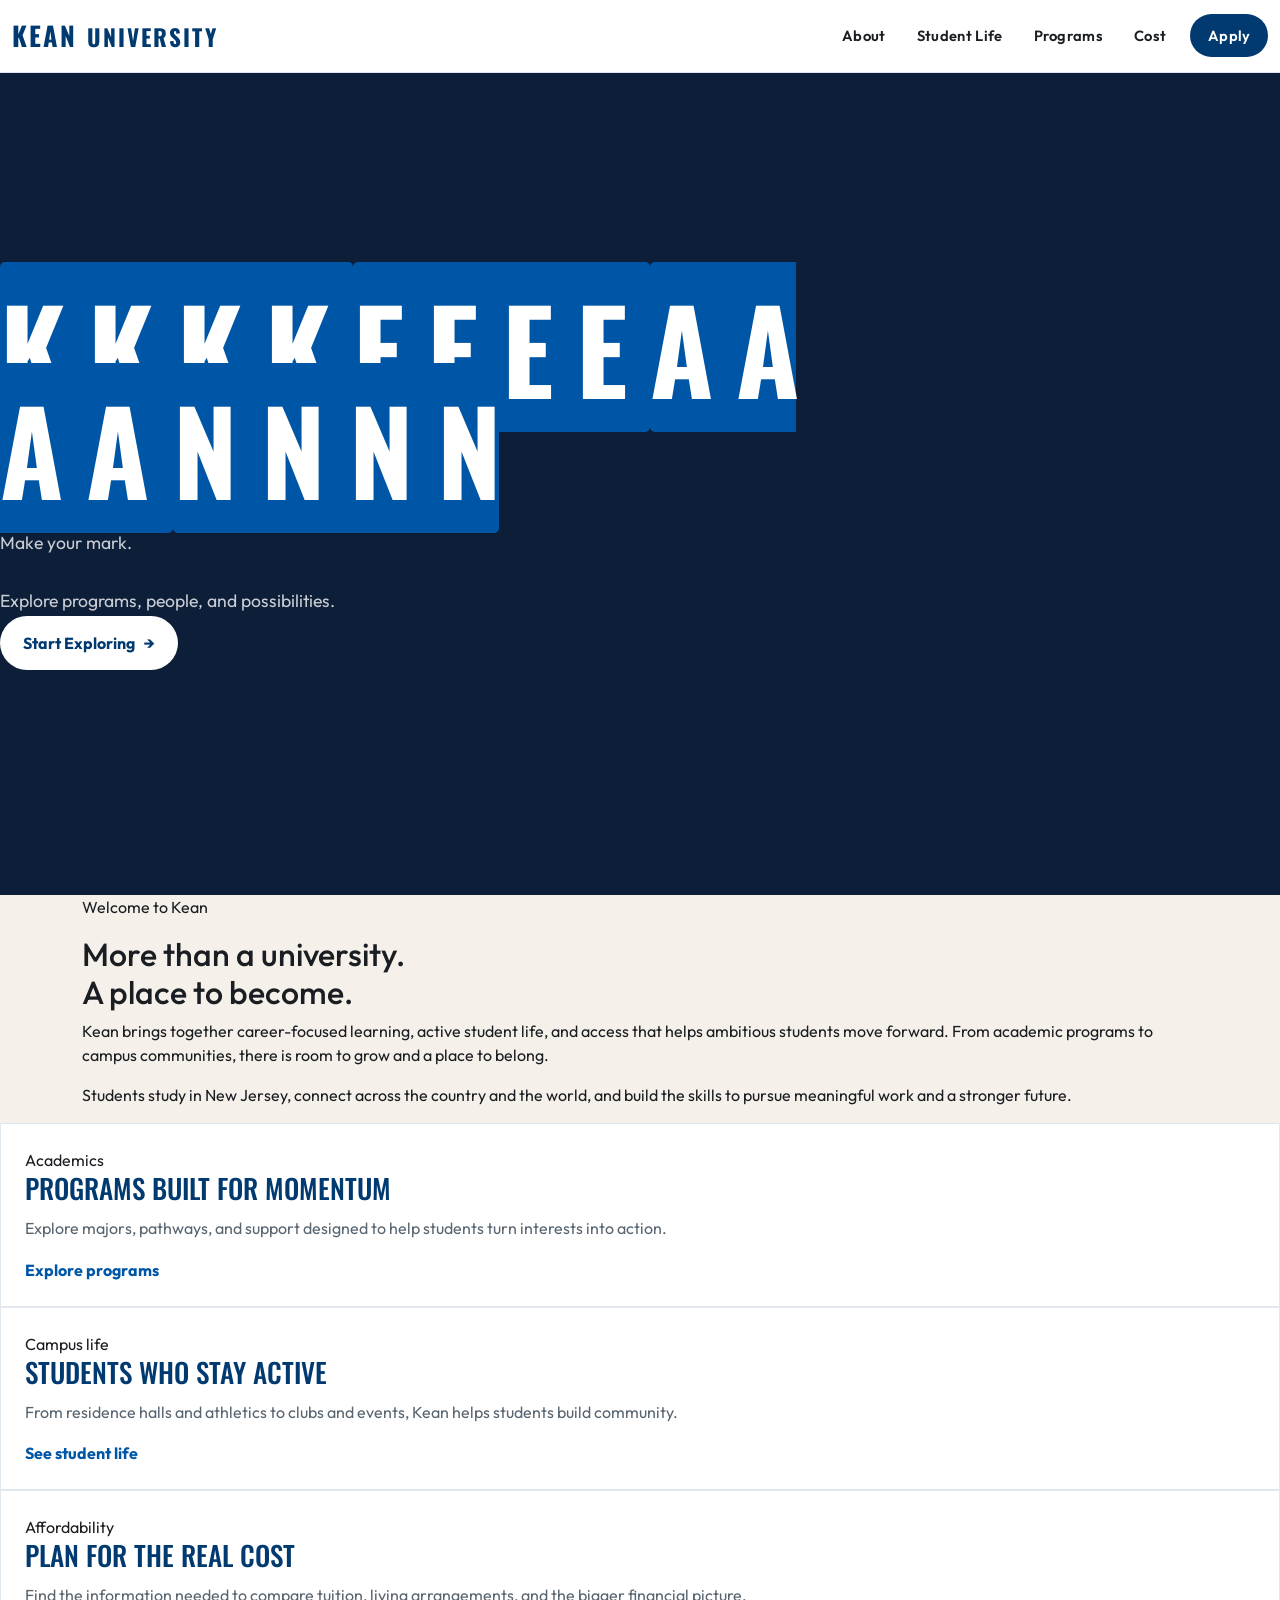
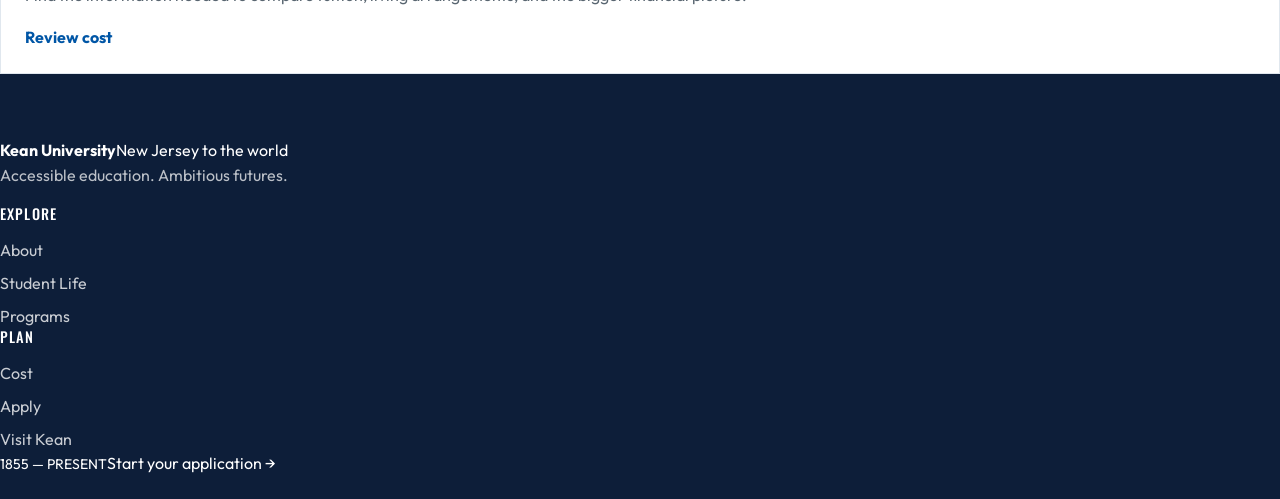
==== commit 513a13ba: "hopefully no break" ====
--- a/index.html
+++ b/index.html
@@ -65,7 +65,7 @@
 
                 <p class="hero-tagline">Make your mark.</p>
                 <p class="hero-subtitle">Explore programs, people, and possibilities.</p>
-                <a href="#explore" class="hero-button">Start Exploring <span>→</span></a>
+                <a href="about.html" class="hero-button">Start Exploring <span>→</span></a>
             </div>
         </section>
 
--- a/styles.css
+++ b/styles.css
@@ -12,871 +12,639 @@
     --footer-bg: #0d1e39;
 }
 
-* { box-sizing: border-box; }
-
-html { scroll-behavior: smooth; }
+* {
+    box-sizing: border-box;
+}
+
+html {
+    scroll-behavior: smooth;
+}
 
 body {
     margin: 0;
     font-family: var(--font-body);
     color: var(--kean-ink);
-    background-color: var(--kean-white);
-}
-
-img, svg { display: block; max-width: 100%; }
-
-a { color: inherit; text-decoration: none; }
-button, input, select { font: inherit; }
+    background: var(--kean-white);
+}
+
+img,
+svg {
+    display: block;
+    max-width: 100%;
+}
+
+a {
+    color: inherit;
+    text-decoration: none;
+    transition: 0.2s ease;
+}
+
+button,
+input,
+select,
+textarea {
+    font: inherit;
+}
+
+
+/* =========================================================
+   GLOBAL NAVIGATION
+   ========================================================= */
 
 .site-wordmark {
-    display: inline-flex;
-    flex-direction: column;
-    color: var(--kean-white);
     font-family: var(--font-display);
-    font-size: 1.5rem;
-    font-weight: 600;
-    letter-spacing: .08em;
+    font-size: 1.65rem;
+    font-weight: 700;
+    letter-spacing: 0.08em;
+    color: var(--kean-navy);
     line-height: 1;
 }
 
-.site-wordmark small {
-    color: #d8e9f6;
-    font-size: .52rem;
-    letter-spacing: .2em;
-    text-transform: uppercase;
+.site-wordmark span {
+    color: var(--kean-blue);
 }
 
 .navbar {
-    background-color: var(--kean-navy);
-    min-height: 76px;
-    padding: .65rem clamp(1.25rem, 5vw, 5rem);
+    background: rgba(255, 255, 255, 0.98);
+    border-bottom: 1px solid rgba(0, 58, 112, 0.12);
+    padding: 0.9rem 0;
     position: sticky;
     top: 0;
-    z-index: 1100;
+    z-index: 1000;
+    backdrop-filter: blur(10px);
+}
+
+.navbar .container,
+.navbar .container-fluid {
+    align-items: center;
 }
 
 .navbar-brand {
-    margin-left: 0;
+    display: flex;
+    align-items: center;
+    gap: 0.55rem;
+    color: var(--kean-navy);
+    font-weight: 700;
 }
 
 .navbar-nav {
-    gap: .35rem;
     align-items: center;
+    gap: 0.35rem;
 }
 
 .nav-link {
-    color: var(--kean-white) !important;
-    font-family: var(--font-display);
-    font-size: .82rem;
+    position: relative;
+    color: var(--kean-ink);
+    font-size: 0.92rem;
     font-weight: 600;
-    letter-spacing: .08em;
-    padding: .7rem .9rem !important;
-    text-transform: uppercase;
-    transition: background-color .2s ease, color .2s ease;
+    letter-spacing: 0.02em;
+    padding: 0.65rem 0.8rem !important;
+}
+
+.nav-link::after {
+    content: "";
+    position: absolute;
+    left: 0.8rem;
+    right: 0.8rem;
+    bottom: 0.25rem;
+    height: 2px;
+    background: var(--kean-blue);
+    transform: scaleX(0);
+    transform-origin: center;
+    transition: transform 0.2s ease;
 }
 
 .nav-link:hover,
 .nav-link:focus-visible,
 .nav-link.is-current {
-    background: rgba(255, 255, 255, .14);
+    color: var(--kean-blue);
+}
+
+.nav-link:hover::after,
+.nav-link:focus-visible::after,
+.nav-link.is-current::after {
+    transform: scaleX(1);
+}
+
+.apply-link {
+    background: var(--kean-navy);
     color: var(--kean-white) !important;
-}
-
-.apply-link {
-    border: 1px solid rgba(255, 255, 255, .8);
+    border-radius: 999px;
+    padding: 0.65rem 1.1rem !important;
+    margin-left: 0.35rem;
+}
+
+.apply-link::after {
+    display: none;
 }
 
 .apply-link:hover,
 .apply-link:focus-visible {
-    background: var(--kean-white);
-    color: var(--kean-navy) !important;
-}
+    background: var(--kean-blue);
+    color: var(--kean-white) !important;
+    transform: translateY(-1px);
+}
+
+
+/* =========================================================
+   GLOBAL FOCUS
+   ========================================================= */
+
+a:focus-visible,
+button:focus-visible,
+input:focus-visible,
+select:focus-visible,
+textarea:focus-visible {
+    outline: 3px solid rgba(0, 86, 166, 0.35);
+    outline-offset: 3px;
+}
+
+
+/* =========================================================
+   FOOTER
+   ========================================================= */
 
 .site-footer {
-    display: grid;
-    grid-template-columns: minmax(220px, 1.3fr) repeat(2, minmax(130px, .7fr)) minmax(200px, 1fr);
-    gap: clamp(2rem, 5vw, 5rem);
-    padding: clamp(3rem, 6vw, 5rem) clamp(1.25rem, 5vw, 5rem) 2rem;
     background: var(--footer-bg);
     color: var(--kean-white);
-}
-
-.site-footer-brand {
+    padding: 4rem 0 1.5rem;
+}
+
+.site-footer .footer-brand {
+    font-family: var(--font-display);
+    font-size: 2rem;
+    font-weight: 700;
+    letter-spacing: 0.06em;
+    margin-bottom: 1rem;
+}
+
+.site-footer .footer-brand span {
+    color: #8ec5e8;
+}
+
+.site-footer p {
+    color: rgba(255, 255, 255, 0.72);
+    line-height: 1.7;
+}
+
+.site-footer h2,
+.site-footer h3 {
+    font-family: var(--font-display);
+    text-transform: uppercase;
+    letter-spacing: 0.08em;
+    font-size: 0.9rem;
+    margin-bottom: 1rem;
+}
+
+.site-footer nav {
     display: flex;
     flex-direction: column;
-    gap: .25rem;
-    font-family: var(--font-display);
-    letter-spacing: .08em;
-    text-transform: uppercase;
-}
-
-.site-footer-brand strong {
-    font-size: 1.25rem;
-}
-
-.site-footer-brand span,
-.site-footer-brand p,
-.site-footer small {
-    color: rgba(255, 255, 255, .72);
-    font-size: .7rem;
-    letter-spacing: .12em;
-}
-
-.site-footer-brand p {
-    max-width: 24ch;
-    margin: 1.2rem 0 0;
-    line-height: 1.5;
-    text-transform: none;
-}
-
-.site-footer-column {
-    display: grid;
-    align-content: start;
-    gap: .8rem;
-}
-
-.site-footer-column h2 {
-    margin: 0;
-    color: var(--kean-white);
-    font: 600 .75rem/1 var(--font-display);
-    letter-spacing: .14em;
-    text-transform: uppercase;
-}
-
-.site-footer nav {
-    display: grid;
-    gap: .55rem;
+    gap: 0.55rem;
 }
 
 .site-footer nav a {
-    color: rgba(255, 255, 255, .8);
-    font-size: .76rem;
-    letter-spacing: .09em;
-    text-transform: uppercase;
-}
-
-.site-footer-meta {
-    display: grid;
-    align-content: space-between;
-    justify-items: start;
-    gap: 1.5rem;
-}
-
-.site-footer-meta a {
-    color: var(--kean-white);
-    font: 600 .78rem/1.3 var(--font-display);
-    letter-spacing: .08em;
-    text-transform: uppercase;
+    color: rgba(255, 255, 255, 0.78);
 }
 
 .site-footer nav a:hover,
 .site-footer nav a:focus-visible {
     color: var(--kean-white);
-}
+    transform: translateX(3px);
+}
+
+.footer-cta {
+    display: inline-flex;
+    align-items: center;
+    justify-content: center;
+    margin-top: 1rem;
+    padding: 0.8rem 1.2rem;
+    border: 1px solid rgba(255, 255, 255, 0.4);
+    border-radius: 999px;
+    color: var(--kean-white);
+    font-weight: 600;
+}
+
+.footer-cta:hover,
+.footer-cta:focus-visible {
+    background: var(--kean-white);
+    color: var(--kean-navy);
+}
+
+.footer-bottom {
+    margin-top: 3rem;
+    padding-top: 1.25rem;
+    border-top: 1px solid rgba(255, 255, 255, 0.15);
+    color: rgba(255, 255, 255, 0.55);
+    font-size: 0.85rem;
+}
+
+
+/* =========================================================
+   HOME PAGE
+   ========================================================= */
 
 body.home-page {
     background: var(--kean-cream);
 }
 
-body:not(.about-page) .hero {
-    width: 100%;
-    height: clamp(560px, calc(100vh - 76px), 820px);
+.home-page .hero {
     position: relative;
-    overflow: hidden;
+    min-height: calc(100vh - 78px);
     display: flex;
     align-items: center;
-    justify-content: center;
-    background: #f4f1ea;
-    padding: 0;
-}
-
-body:not(.about-page) .hero::before {
+    overflow: hidden;
+    background: var(--kean-navy-deep);
+    color: var(--kean-white);
+}
+
+.home-page .hero::before {
     content: "";
     position: absolute;
     inset: 0;
-    background-image: linear-gradient(rgba(244, 241, 234, .78), rgba(244, 241, 234, .78)), url("students.png");
-    background-size: cover;
-    background-position: center;
-    z-index: 0;
-}
-
-body:not(.about-page) .hero-content {
+    background:
+        linear-gradient(
+            90deg,
+            rgba(13, 30, 57, 0.98) 0%,
+            rgba(13, 30, 57, 0.88) 45%,
+            rgba(13, 30, 57, 0.35) 100%
+        );
+    pointer-events: none;
+}
+
+.home-page .hero-content {
     position: relative;
     z-index: 2;
-    width: 100%;
-    height: 100%;
+    padding: 6rem 0;
+}
+
+.home-page .hero-kicker {
+    display: inline-block;
+    margin-bottom: 1rem;
+    color: #9ecbeb;
+    font-size: 0.82rem;
+    font-weight: 700;
+    letter-spacing: 0.16em;
+    text-transform: uppercase;
+}
+
+.home-page .hero h1 {
+    max-width: 850px;
+    margin: 0;
+    font-family: var(--font-display);
+    font-size: clamp(4rem, 9vw, 8.5rem);
+    font-weight: 700;
+    line-height: 0.88;
+    letter-spacing: -0.025em;
+    text-transform: uppercase;
+}
+
+.home-page .hero p {
+    max-width: 600px;
+    margin: 1.75rem 0 0;
+    color: rgba(255, 255, 255, 0.78);
+    font-size: 1.1rem;
+    line-height: 1.7;
+}
+
+.home-page .hero-actions {
     display: flex;
-    flex-direction: column;
+    flex-wrap: wrap;
+    gap: 0.85rem;
+    margin-top: 2rem;
+}
+
+.home-page .hero-button {
+    display: inline-flex;
     align-items: center;
     justify-content: center;
-    text-align: center;
-}
-
-body:not(.about-page) .hero-title {
+    gap: 0.6rem;
+    min-width: 150px;
+    padding: 0.9rem 1.35rem;
+    border: 1px solid transparent;
+    border-radius: 999px;
+    background: var(--kean-white);
+    color: var(--kean-navy);
+    font-weight: 700;
+}
+
+.home-page .hero-button.secondary {
+    background: transparent;
+    border-color: rgba(255, 255, 255, 0.45);
+    color: var(--kean-white);
+}
+
+.home-page .hero-button:hover,
+.home-page .hero-button:focus-visible {
+    transform: translateY(-2px);
+    background: var(--kean-sky);
+    color: var(--kean-navy);
+}
+
+.home-page .hero-button span {
+    transition: transform 0.2s ease;
+}
+
+.home-page .hero-button:hover span,
+.home-page .hero-button:focus-visible span {
+    transform: translateX(4px);
+}
+
+
+/* =========================================================
+   HOME HERO LETTERS
+   ========================================================= */
+
+.home-page .hero-letter-grid {
+    display: grid;
+    grid-template-columns: repeat(4, minmax(0, 1fr));
+    gap: 0.7rem;
+    margin-top: 3rem;
+}
+
+.home-page .hero-letter {
+    position: relative;
+    min-height: 300px;
+    overflow: hidden;
+    border-radius: 0.3rem;
+    background: var(--kean-blue);
+    isolation: isolate;
+}
+
+.home-page .hero-letter img {
     position: absolute;
-    top: 32%;
-    left: 50%;
-    transform: translate(-50%, -50%);
-    display: flex;
-    align-items: center;
-    justify-content: center;
-    margin: 0;
-    padding: 0;
-    font-family: "Arial Black", Impact, sans-serif;
-    font-size: clamp(220px, 32vw, 520px);
-    font-weight: 900;
-    line-height: .8;
-    letter-spacing: 8px;
-    white-space: nowrap;
-    z-index: 3;
-}
-
-body:not(.about-page) .hero-letter {
-    position: relative;
-    display: inline-block;
-    font-family: "Arial Black", Impact, sans-serif;
-    font-size: inherit;
-    font-weight: 900;
-    line-height: .8;
-    color: transparent;
-    -webkit-text-fill-color: transparent;
-    margin: 0 5px;
-    cursor: pointer;
-    transition: transform .3s ease;
-}
-
-body:not(.about-page) .letter-photo {
-    position: absolute;
-    top: 0;
-    left: 0;
-    width: 100%;
-    height: 100%;
-    font-family: "Arial Black", Impact, sans-serif;
-    font-size: inherit;
-    font-weight: 900;
-    line-height: .8;
-    color: transparent;
-    -webkit-text-fill-color: transparent;
-    -webkit-background-clip: text;
-    background-clip: text;
-    background-repeat: no-repeat;
-    background-size: cover;
-    background-position: center;
-    pointer-events: none;
-    -webkit-text-stroke: 0;
-    z-index: 2;
-}
-
-body:not(.about-page) .photo-1 { clip-path: inset(0 50% 50% 0); }
-body:not(.about-page) .photo-2 { clip-path: inset(0 0 50% 50%); }
-body:not(.about-page) .photo-3 { clip-path: inset(50% 50% 0 0); }
-body:not(.about-page) .photo-4 { clip-path: inset(50% 0 0 50%); }
-
-body:not(.about-page) .hero-letter[data-letter="K"] .photo-1 { background-image: url("sportimgs/football.jpg"); }
-body:not(.about-page) .hero-letter[data-letter="K"] .photo-2 { background-image: url("sportimgs/lacrosse.webp"); }
-body:not(.about-page) .hero-letter[data-letter="K"] .photo-3 { background-image: url("sportimgs/soccer.jpg"); }
-body:not(.about-page) .hero-letter[data-letter="K"] .photo-4 { background-image: url("sportimgs/swimming.jpeg"); }
-
-body:not(.about-page) .hero-letter:nth-child(n+2) .letter-photo { background-image: url("campus.jpeg"); }
-
-body:not(.about-page) .hero-letter::before {
-    content: attr(data-letter);
-    position: absolute;
-    inset: 0;
-    color: transparent;
-    -webkit-text-fill-color: transparent;
-    -webkit-text-stroke: 5px #172d24;
-    z-index: 5;
-    pointer-events: none;
-}
-
-body:not(.about-page) .hero-letter:hover {
-    transform: translateY(-10px);
-}
-
-body:not(.about-page) .hero-letter::after {
-    content: attr(data-label);
-    position: absolute;
-    top: 50%;
-    left: 50%;
-    transform: translate(-50%, -50%);
-    z-index: 10;
-    color: #fff;
-    -webkit-text-fill-color: #fff;
-    font: 700 clamp(12px,1.4vw,20px)/1.1 var(--font-body);
-    letter-spacing: 2px;
-    text-align: center;
-    text-transform: uppercase;
-    white-space: nowrap;
-    opacity: 0;
-    pointer-events: none;
-    text-shadow: 0 2px 10px rgba(0,0,0,.65);
-    transition: opacity .25s ease;
-}
-
-body:not(.about-page) .hero-letter:hover::after {
-    opacity: 1;
-}
-
-body:not(.about-page) .hero-title .hero-letter {
-    display: inline-block;
-    width: .72em;
-    height: 1em;
-    overflow: visible;
-}
-
-body:not(.about-page) .hero-title .letter-photo {
-    display: block;
     inset: 0;
     width: 100%;
     height: 100%;
-}
-
-body:not(.about-page) .hero-title .hero-letter::before {
-    content: attr(data-letter);
-    display: block;
-}
-
-body:not(.about-page) .hero-tagline {
+    object-fit: cover;
+    z-index: -2;
+}
+
+.home-page .hero-letter::before {
+    content: "";
     position: absolute;
-    top: 67%;
-    z-index: 4;
-    margin: 0;
-    color: #172d24;
-    font: 500 clamp(28px,4vw,48px)/1 var(--font-display);
-}
-
-body:not(.about-page) .hero-subtitle {
+    inset: 0;
+    background: linear-gradient(
+        to top,
+        rgba(13, 30, 57, 0.88),
+        rgba(13, 30, 57, 0.08)
+    );
+    z-index: -1;
+}
+
+.home-page .hero-letter-label {
     position: absolute;
-    top: 79%;
-    z-index: 4;
-    max-width: 700px;
-    margin: 0;
-    color: #4b514d;
-    font-size: 15px;
-    line-height: 1.6;
-    font-weight: 600;
-    letter-spacing: 3px;
-    text-align: center;
+    left: 1rem;
+    bottom: 1rem;
+    font-family: var(--font-display);
+    font-size: 2rem;
+    font-weight: 700;
+    color: var(--kean-white);
     text-transform: uppercase;
 }
 
-body:not(.about-page) .hero-button {
+.home-page .hero-letter:hover {
+    transform: translateY(-4px);
+}
+
+.home-page .hero-letter:hover::after,
+.home-page .hero-letter:focus-visible::after {
+    opacity: 1;
+}
+
+.home-page .hero-letter::after {
+    content: "";
     position: absolute;
-    top: 88%;
-    z-index: 4;
-    display: inline-flex;
-    align-items: center;
-    justify-content: center;
-    gap: 14px;
-    padding: 12px 24px;
-    border: 1px solid #172d24;
-    border-radius: 100px;
-    background: #f4f1ea;
-    color: #172d24;
-    font-size: 13px;
-    font-weight: 600;
-    letter-spacing: 2px;
-    text-decoration: none;
+    inset: 0;
+    border: 2px solid rgba(255, 255, 255, 0.65);
+    opacity: 0;
+    transition: opacity 0.2s ease;
+    pointer-events: none;
+}
+
+
+/* =========================================================
+   HOME FEATURE SECTIONS
+   ========================================================= */
+
+.home-page .home-feature-section {
+    padding: 6rem 0;
+}
+
+.home-page .section-kicker {
+    margin-bottom: 0.65rem;
+    color: var(--kean-blue);
+    font-size: 0.78rem;
+    font-weight: 800;
+    letter-spacing: 0.16em;
     text-transform: uppercase;
-    transition: .25s ease;
-}
-
-body:not(.about-page) .hero-button:hover {
-    background: #172d24;
-    color: #f4f1ea;
-    padding-left: 30px;
-    padding-right: 30px;
-}
-
-body:not(.about-page) .hero-button span {
-    font-size: 20px;
-    transition: .25s ease;
-}
-
-body:not(.about-page) .hero-button:hover span {
-    transform: translateX(6px);
-}
-
-body:not(.about-page) .hero::after {
-    content: "KEAN UNIVERSITY";
-    position: absolute;
-    right: 25px;
-    bottom: 25px;
-    color: rgba(23,45,36,.65);
-    font-size: 10px;
-    font-weight: 700;
-    letter-spacing: 4px;
-    text-transform: uppercase;
-    writing-mode: vertical-rl;
-    z-index: 5;
-}
-
-body:not(.about-page) main > section:not(.hero) {
-    padding-top: 90px;
-    padding-bottom: 90px;
-}
-
-@media (max-width: 900px) {
-    body:not(.about-page) .hero {
-        height: clamp(520px, calc(100vh - 76px), 700px);
-    }
-
-    body:not(.about-page) .hero-title {
-        top: 40%;
-        font-size: clamp(170px, 29vw, 330px);
-        letter-spacing: 4px;
-    }
-
-    body:not(.about-page) .hero-tagline {
-        top: 65%;
-        font-size: 34px;
-    }
-
-    body:not(.about-page) .hero-subtitle {
-        top: 77%;
-        font-size: 13px;
-        letter-spacing: 2px;
-    }
-
-    body:not(.about-page) .hero-button {
-        top: 87%;
-        font-size: 12px;
-    }
-}
-
-@media (max-width: 768px) {
-    body:not(.about-page) .navbar {
-        padding: 10px 6%;
-    }
-
-    body:not(.about-page) .navbar-brand {
-        margin-left: 10px;
-    }
-
-    body:not(.about-page) .navbar-nav {
-        gap: 0;
-        align-items: flex-start;
-    }
-
-    body:not(.about-page) .nav-link {
-        padding: 8px 0 !important;
-    }
-
-    body:not(.about-page) .apply-link {
-        margin-left: 0;
-        margin-top: 5px;
-        display: inline-block;
-    }
-
-    body:not(.about-page) main > section:not(.hero) {
-        padding-top: 65px;
-        padding-bottom: 65px;
-    }
-}
-
-@media (max-width: 600px) {
-    body:not(.about-page) .hero {
-        height: 520px;
-    }
-
-    body:not(.about-page) .hero-title {
-        top: 38%;
-        font-size: clamp(125px, 31vw, 175px);
-        letter-spacing: 2px;
-    }
-
-    body:not(.about-page) .hero-letter::before {
-        -webkit-text-stroke: 4px #172d24;
-    }
-
-    body:not(.about-page) .hero-letter::after {
-        font-size: 10px;
-        letter-spacing: 1px;
-    }
-
-    body:not(.about-page) .hero-tagline {
-        top: 61%;
-        font-size: 27px;
-    }
-
-    body:not(.about-page) .hero-subtitle {
-        top: 72%;
-        max-width: 320px;
-        font-size: 10px;
-        line-height: 1.4;
-        letter-spacing: 1.5px;
-    }
-
-    body:not(.about-page) .hero-button {
-        top: 83%;
-        padding: 10px 18px;
-        font-size: 10px;
-        letter-spacing: 1px;
-    }
-
-    body:not(.about-page) .hero::after {
-        display: none;
-    }
-}
-
-.home-intro {
-    padding: clamp(4rem, 8vw, 7rem) clamp(1.25rem, 5vw, 5rem);
-    background: #f7f5f2;
-}
-
-.home-intro .container {
-    max-width: 1180px;
-    margin: 0 auto;
-}
-
-.section-label {
-    margin: 0 0 1rem;
-    color: var(--kean-blue);
-    font-family: var(--font-display);
-    font-size: .72rem;
-    font-weight: 600;
-    letter-spacing: .2em;
-    text-transform: uppercase;
-}
-
-h2 {
-    margin-bottom: 1.5rem;
-    color: var(--kean-navy-deep);
-    font-family: var(--font-display);
-    font-size: clamp(2.4rem, 4vw, 4rem);
-    line-height: 1.05;
-    letter-spacing: .02em;
-}
-
-.home-intro-grid {
-    display: grid;
-    grid-template-columns: repeat(2, minmax(0, 1fr));
-    gap: clamp(1.5rem, 4vw, 3rem);
-}
-
-.home-intro-grid p {
-    margin: 0;
-    color: var(--kean-muted);
-    font-size: 1.05rem;
-    line-height: 1.7;
-}
-
-.home-feature-grid {
-    display: grid;
-    grid-template-columns: repeat(3, minmax(0, 1fr));
-    gap: 1.25rem;
-    max-width: 1180px;
-    margin: 0 auto;
-    padding: 0 clamp(1.25rem, 5vw, 5rem) clamp(4rem, 8vw, 7rem);
-}
-
-.home-feature-card {
-    display: grid;
-    gap: .85rem;
-    min-height: 100%;
-    padding: 1.5rem;
-    background: var(--kean-white);
-    border: 1px solid rgba(13, 30, 57, .08);
-    border-radius: 18px;
-    box-shadow: 0 12px 24px rgba(13, 30, 57, .05);
-}
-
-.home-feature-card.alt {
-    background: var(--kean-navy);
-    color: var(--kean-white);
-}
-
-.home-feature-badge {
-    color: var(--kean-blue);
-    font-family: var(--font-display);
-    font-size: .72rem;
-    font-weight: 600;
-    letter-spacing: .14em;
-    text-transform: uppercase;
-}
-
-.home-feature-card.alt .home-feature-badge {
-    color: #cfe9ff;
-}
-
-.home-feature-card h3 {
+}
+
+.home-page .section-heading {
     margin: 0;
     font-family: var(--font-display);
-    font-size: clamp(1.75rem, 3vw, 2.5rem);
-    line-height: 1;
-    color: inherit;
+    font-size: clamp(2.5rem, 5vw, 4.5rem);
+    line-height: 0.95;
+    text-transform: uppercase;
+    color: var(--kean-navy-deep);
+}
+
+.home-page .section-intro {
+    max-width: 650px;
+    margin-top: 1rem;
+    color: var(--kean-muted);
+    line-height: 1.7;
+}
+
+.home-feature-card {
+    height: 100%;
+    padding: 1.5rem;
+    border: 1px solid rgba(0, 58, 112, 0.12);
+    background: var(--kean-white);
+    transition:
+        transform 0.2s ease,
+        box-shadow 0.2s ease,
+        border-color 0.2s ease;
+}
+
+.home-feature-card:hover {
+    transform: translateY(-5px);
+    border-color: rgba(0, 86, 166, 0.28);
+    box-shadow: 0 18px 40px rgba(13, 30, 57, 0.1);
+}
+
+.home-feature-card img {
+    width: 100%;
+    aspect-ratio: 16 / 10;
+    object-fit: cover;
+    margin-bottom: 1.25rem;
+}
+
+.home-feature-card h3 {
+    margin: 0 0 0.65rem;
+    font-family: var(--font-display);
+    font-size: 1.7rem;
+    text-transform: uppercase;
+    color: var(--kean-navy);
 }
 
 .home-feature-card p {
-    margin: 0;
-    color: inherit;
-    opacity: .9;
-    line-height: 1.7;
+    margin-bottom: 1rem;
+    color: var(--kean-muted);
+    line-height: 1.65;
 }
 
 .home-feature-card a {
     display: inline-flex;
     align-items: center;
-    gap: .5rem;
-    width: fit-content;
-    margin-top: auto;
-    color: var(--kean-navy);
-    font-family: var(--font-display);
-    font-size: .8rem;
-    font-weight: 600;
-    letter-spacing: .12em;
-    text-transform: uppercase;
-}
-
-.home-feature-card.alt a {
-    color: var(--kean-white);
-}
-
-@media (max-width: 900px) {
-    .home-feature-grid {
-        grid-template-columns: 1fr;
-    }
-
-    .home-intro-grid {
-        grid-template-columns: 1fr;
-    }
-}
-
-@media (max-width: 600px) {
-    .site-footer {
-        grid-template-columns: 1fr 1fr;
-        gap: 2rem 1.5rem;
-    }
-
-    .site-footer-brand,
-    .site-footer-meta {
-        grid-column: 1 / -1;
-    }
-
-    .home-hero {
-        min-height: auto;
-    }
-
-    .home-kean-collage {
-        display: grid;
-        grid-template-columns: repeat(2, minmax(0, 1fr));
-        gap: .2em 0;
-    }
-
-    .home-subtitle {
-        letter-spacing: .06em;
-    }
-
-    .home-button {
-        width: 100%;
-    }
-}
-
-
-.intro-section p:not(.section-label) {
-    max-width: 650px;
-    margin-top: 30px;
-}
-
-
-/* WHITE CONTENT SECTIONS */
-
-main > .container {
-    background-color: #F5F5F2;
-}
-
-
-/* CARDS */
+    gap: 0.45rem;
+    font-weight: 700;
+    color: var(--kean-blue);
+}
+
+.home-feature-card a:hover,
+.home-feature-card a:focus-visible {
+    gap: 0.7rem;
+}
+
+
+/* =========================================================
+   GENERAL UTILITY / CONTENT
+   ========================================================= */
 
 .border {
-    border: 0 !important;
-    border-top: 5px solid #004B87 !important;
-    background-color: white;
-    padding: 30px !important;
-    box-shadow: 0 5px 20px rgba(0, 0, 0, 0.06);
-    transition: 0.25s;
+    border-color: rgba(0, 58, 112, 0.16) !important;
 }
 
 .border:hover {
-    transform: translateY(-6px);
-    box-shadow: 0 12px 28px rgba(0, 0, 0, 0.1);
-}
-
-.border h3 {
-    margin-top: 5px;
-}
-
-
-/* PROGRAM CARDS */
-
-.row .border {
-    height: 100%;
-}
-
-.row .border .section-label {
-    margin-bottom: 12px;
-}
-
-
-/* NUMBERS */
-
-.section-label + h3 {
-    margin-top: 5px;
-}
-
-
-/* IMAGES */
-
-img {
-    max-width: 100%;
-}
-
-.img-fluid {
-    display: block;
-}
-
-
-/* FOOTER */
-
-footer {
-    background-color: #686868;
-}
-
-footer section {
-    min-height: 380px;
-    display: flex;
-    align-items: center;
-    background-color: #686868 !important;
-}
-
-footer h2 {
-    color: white;
-    font-size: clamp(40px, 5vw, 62px);
-}
-
-footer p {
-    color: white;
-}
-
-footer .section-label {
-    color: white !important;
-}
-
-footer .hero-button {
-    margin-top: 10px;
-}
-
-footer img {
-    width: 100%;
-    height: 280px;
-    object-fit: cover;
-}
-
-
-/* COST PAGE */
-
-main .row {
-    margin-bottom: 10px;
-}
-
-main .row > [class*="col-"] {
-    margin-bottom: 25px;
-}
-
-
-/* APPLY PAGE */
-
-input,
-select,
-textarea {
-    font-family: var(--font-body);
-    border: 1px solid #CFCFCB !important;
-    border-radius: 0 !important;
-    padding: 12px !important;
+    border-color: rgba(0, 86, 166, 0.35) !important;
+}
+
+.text-muted {
+    color: var(--kean-muted) !important;
 }
 
 input:focus,
 select:focus,
 textarea:focus {
-    border-color: #004B87 !important;
-    box-shadow: 0 0 0 2px rgba(0, 75, 135, 0.15) !important;
-}
-
-label {
-    font-family: var(--font-body);
-    font-weight: 600;
-    margin-bottom: 7px;
-}
-
-
-/* LINKS */
-
-a {
-    transition: 0.2s;
-}
-
-
-/* MOBILE */
+    border-color: var(--kean-blue);
+    box-shadow: 0 0 0 0.2rem rgba(0, 86, 166, 0.12);
+}
+
+
+/* =========================================================
+   RESPONSIVE
+   ========================================================= */
+
+@media (max-width: 991.98px) {
+    .navbar-nav {
+        align-items: stretch;
+        padding-top: 1rem;
+    }
+
+    .nav-link {
+        padding: 0.75rem 0 !important;
+    }
+
+    .nav-link::after {
+        left: 0;
+        right: auto;
+        width: 35px;
+        bottom: 0.35rem;
+    }
+
+    .apply-link {
+        display: inline-flex;
+        width: fit-content;
+        margin: 0.5rem 0 0;
+    }
+
+    .home-page .hero-letter-grid {
+        grid-template-columns: repeat(2, minmax(0, 1fr));
+    }
+}
 
 @media (max-width: 768px) {
-
     .navbar {
-        padding: 10px 6%;
-    }
-
-    .navbar-brand {
-        margin-left: 10px;
-    }
-
-    .kean-logo {
-        height: 45px;
-    }
-
-    .navbar-nav {
-        gap: 0;
-        align-items: flex-start;
-    }
-
-    .nav-link {
-        padding: 8px 0 !important;
-    }
-
-    .apply-link {
-        margin-left: 0;
-        margin-top: 5px;
-        display: inline-block;
+        padding: 0.75rem 0;
+    }
+
+    .site-wordmark {
+        font-size: 1.45rem;
+    }
+
+    .home-page .hero {
+        min-height: auto;
+    }
+
+    .home-page .hero-content {
+        padding: 4.5rem 0;
+    }
+
+    .home-page .hero h1 {
+        font-size: clamp(3.5rem, 18vw, 6rem);
+    }
+
+    .home-page .hero p {
+        font-size: 1rem;
+    }
+
+    .home-page .hero-letter-grid {
+        grid-template-columns: 1fr 1fr;
+        gap: 0.5rem;
+    }
+
+    .home-page .hero-letter {
+        min-height: 220px;
+    }
+
+    .home-page .home-feature-section {
+        padding: 4rem 0;
     }
 
     main > section:not(.hero) {
-        padding-top: 65px;
-        padding-bottom: 65px;
-    }
-
-    .intro-section {
-        min-height: auto;
-        padding: 80px 0 !important;
-    }
-
-    .intro-section h2 {
-        font-size: 46px;
-    }
-
-    h2 {
-        font-size: 44px;
-    }
-
-    .border {
-        padding: 25px !important;
-    }
-
-    footer section {
-        padding: 60px 0;
-    }
-
-    footer img {
-        margin-top: 35px;
-        height: 220px;
-    }
-
+        padding-top: 4rem;
+        padding-bottom: 4rem;
+    }
+
+    .site-footer {
+        padding-top: 3rem;
+    }
+}
+
+@media (max-width: 575.98px) {
+    .home-page .hero-letter-grid {
+        grid-template-columns: 1fr;
+    }
+
+    .home-page .hero-letter {
+        min-height: 190px;
+    }
+
+    .home-page .hero-actions {
+        flex-direction: column;
+        align-items: stretch;
+    }
+
+    .home-page .hero-button {
+        width: 100%;
+    }
+}
+
+
+/* =========================================================
+   REDUCED MOTION
+   ========================================================= */
+
+@media (prefers-reduced-motion: reduce) {
+    html {
+        scroll-behavior: auto;
+    }
+
+    *,
+    *::before,
+    *::after {
+        transition-duration: 0.01ms !important;
+        animation-duration: 0.01ms !important;
+        animation-iteration-count: 1 !important;
+    }
 }
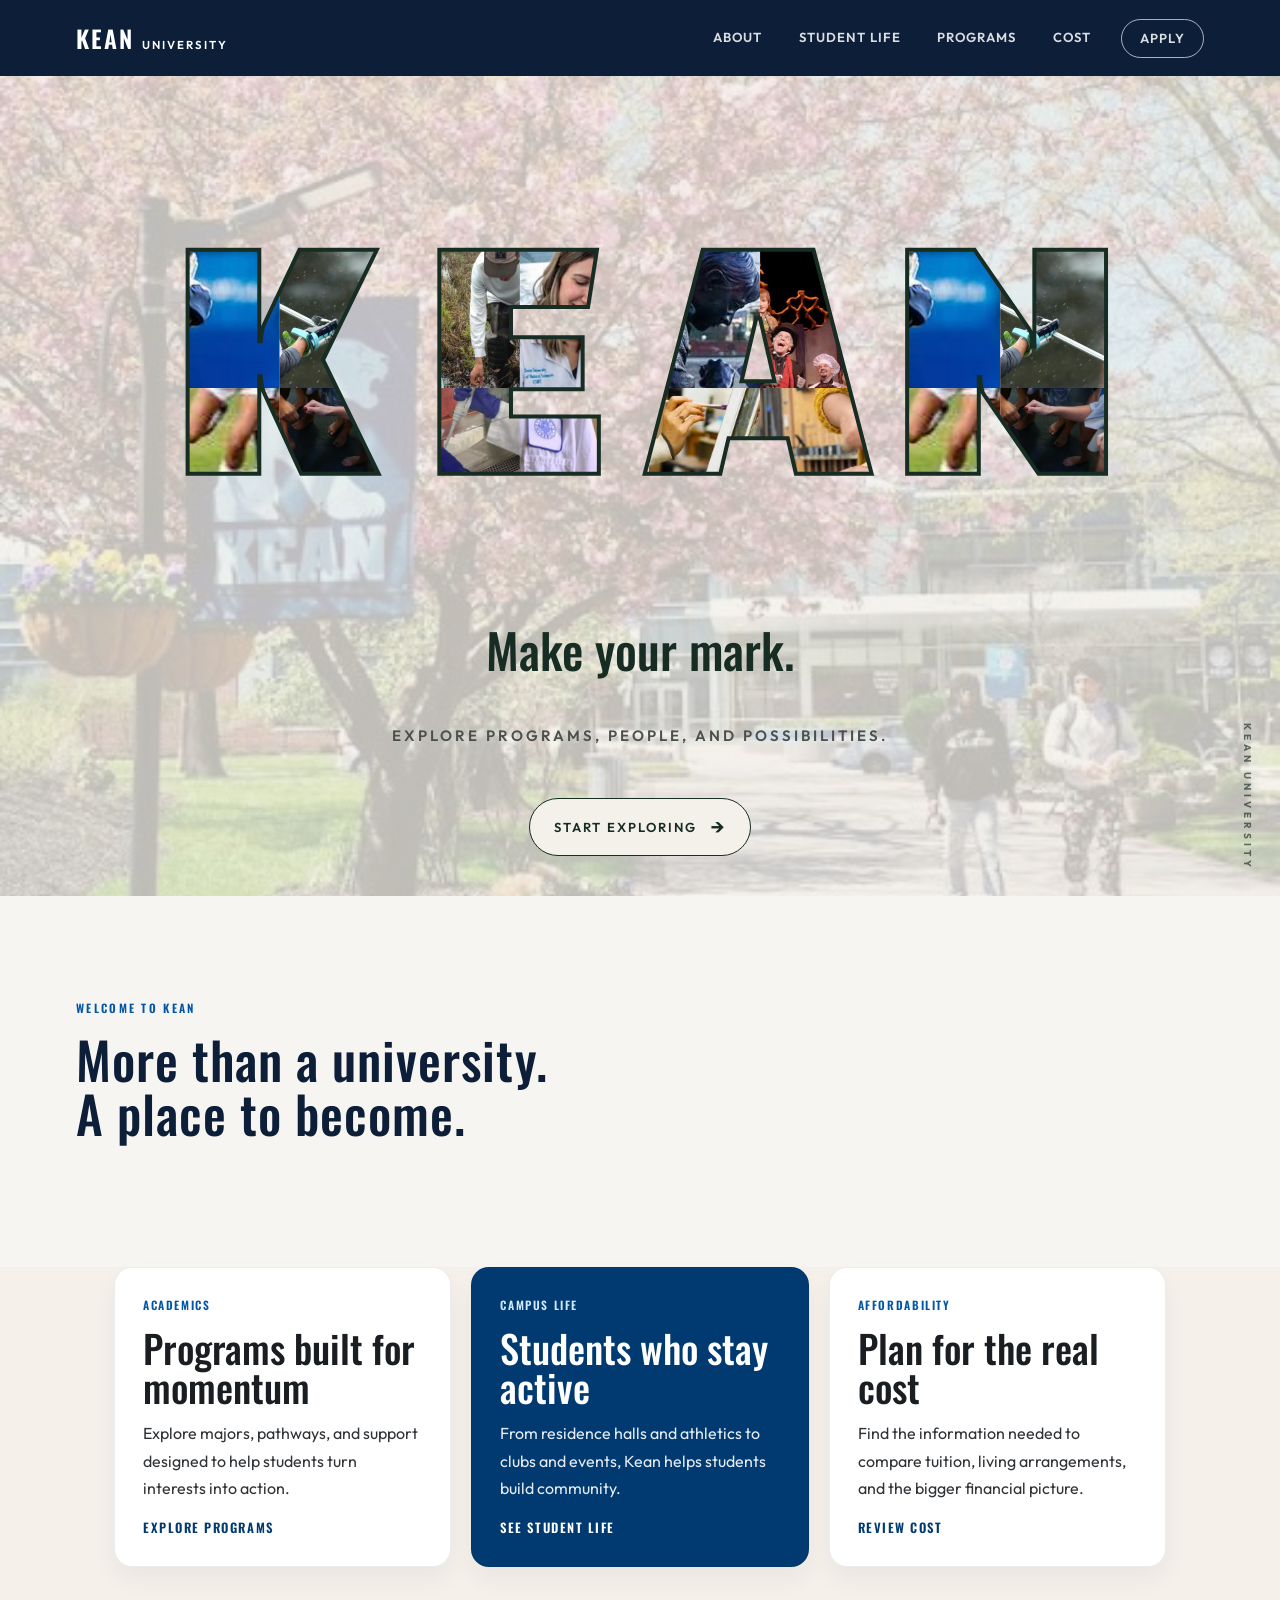
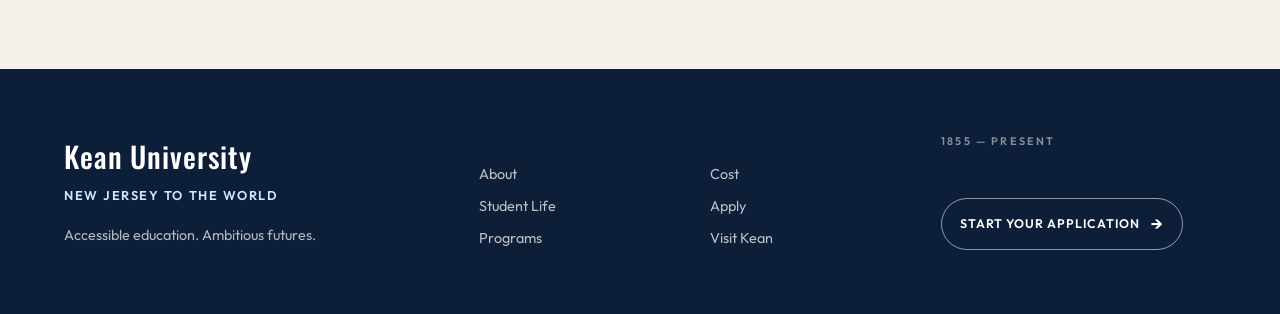
==== commit 0ae43be9: "pictures and home page nav then done- do morning" ====
--- a/index.html
+++ b/index.html
@@ -8,6 +8,9 @@
     <link rel="preconnect" href="https://fonts.googleapis.com">
     <link rel="preconnect" href="https://fonts.gstatic.com" crossorigin>
     <link href="https://fonts.googleapis.com/css2?family=Outfit:wght@400;500;600;700&family=Oswald:wght@400;500;600;700&display=swap" rel="stylesheet">
+    <link rel="preconnect" href="https://fonts.googleapis.com">
+<link rel="preconnect" href="https://fonts.gstatic.com" crossorigin>
+<link href="https://fonts.googleapis.com/css2?family=Changa+One&family=Oswald:wght@400;500;600;700&family=Outfit:wght@400;500;600;700&display=swap" rel="stylesheet">
     <link rel="stylesheet" href="styles.css">
 </head>
 <body class="home-page">
@@ -73,14 +76,7 @@
             <div class="container">
                 <p class="section-label">Welcome to Kean</p>
                 <h2>More than a university.<br>A place to become.</h2>
-                <div class="home-intro-grid">
-                    <div>
-                        <p>Kean brings together career-focused learning, active student life, and access that helps ambitious students move forward. From academic programs to campus communities, there is room to grow and a place to belong.</p>
-                    </div>
-                    <div>
-                        <p>Students study in New Jersey, connect across the country and the world, and build the skills to pursue meaningful work and a stronger future.</p>
-                    </div>
-                </div>
+           
             </div>
         </section>
 
--- a/styles.css
+++ b/styles.css
@@ -1,3 +1,7 @@
+/* =========================================================
+   KEAN UNIVERSITY — GLOBAL STYLES
+   ========================================================= */
+
 :root {
     --kean-navy: #003a70;
     --kean-navy-deep: #0d1e39;
@@ -7,14 +11,17 @@
     --kean-ink: #1a1d21;
     --kean-muted: #586570;
     --kean-white: #ffffff;
-    --font-body: "Outfit", "Segoe UI", sans-serif;
-    --font-display: "Oswald", "Arial", sans-serif;
     --footer-bg: #0d1e39;
-}
-
-* {
-    box-sizing: border-box;
-}
+
+    --font-body: "Outfit", sans-serif;
+    --font-display: "Oswald", sans-serif;
+    --font-hero: "Changa One", sans-serif;
+}
+
+
+/* =========================================================
+   BASE
+   ========================================================= */
 
 html {
     scroll-behavior: smooth;
@@ -22,116 +29,113 @@
 
 body {
     margin: 0;
+    background: var(--kean-cream);
+    color: var(--kean-ink);
     font-family: var(--font-body);
-    color: var(--kean-ink);
-    background: var(--kean-white);
-}
-
-img,
-svg {
+    line-height: 1.6;
+}
+
+img {
+    max-width: 100%;
+}
+
+.img-fluid {
     display: block;
-    max-width: 100%;
 }
 
 a {
     color: inherit;
     text-decoration: none;
-    transition: 0.2s ease;
 }
 
 button,
+a,
 input,
 select,
 textarea {
     font: inherit;
 }
 
-
-/* =========================================================
-   GLOBAL NAVIGATION
-   ========================================================= */
+:focus-visible {
+    outline: 3px solid rgba(0, 86, 166, .4);
+    outline-offset: 3px;
+}
+
+
+/* =========================================================
+   NAVIGATION
+   ========================================================= */
+
+.navbar {
+    padding: 14px 5%;
+    background: var(--kean-navy-deep);
+}
+
+.navbar-brand {
+    margin: 0;
+    color: var(--kean-white) !important;
+}
 
 .site-wordmark {
+    display: flex;
+    align-items: baseline;
+    gap: 8px;
     font-family: var(--font-display);
-    font-size: 1.65rem;
-    font-weight: 700;
-    letter-spacing: 0.08em;
-    color: var(--kean-navy);
-    line-height: 1;
-}
-
-.site-wordmark span {
-    color: var(--kean-blue);
-}
-
-.navbar {
-    background: rgba(255, 255, 255, 0.98);
-    border-bottom: 1px solid rgba(0, 58, 112, 0.12);
-    padding: 0.9rem 0;
-    position: sticky;
-    top: 0;
-    z-index: 1000;
-    backdrop-filter: blur(10px);
-}
-
-.navbar .container,
-.navbar .container-fluid {
-    align-items: center;
-}
-
-.navbar-brand {
-    display: flex;
-    align-items: center;
-    gap: 0.55rem;
-    color: var(--kean-navy);
-    font-weight: 700;
+    font-size: 1.5rem;
+    font-weight: 600;
+    letter-spacing: .08em;
+}
+
+.site-wordmark small {
+    font-family: var(--font-body);
+    font-size: .48em;
+    font-weight: 600;
+    letter-spacing: .18em;
 }
 
 .navbar-nav {
-    align-items: center;
-    gap: 0.35rem;
+    gap: 8px;
 }
 
 .nav-link {
     position: relative;
-    color: var(--kean-ink);
-    font-size: 0.92rem;
-    font-weight: 600;
-    letter-spacing: 0.02em;
-    padding: 0.65rem 0.8rem !important;
+    padding: 8px 14px !important;
+    color: rgba(255, 255, 255, .85) !important;
+    font-size: .82rem;
+    font-weight: 600;
+    letter-spacing: .08em;
+    text-transform: uppercase;
+    transition: color .2s ease;
 }
 
 .nav-link::after {
     content: "";
     position: absolute;
-    left: 0.8rem;
-    right: 0.8rem;
-    bottom: 0.25rem;
+    right: 14px;
+    bottom: 3px;
+    left: 14px;
     height: 2px;
-    background: var(--kean-blue);
+    background: var(--kean-white);
     transform: scaleX(0);
     transform-origin: center;
-    transition: transform 0.2s ease;
+    transition: transform .2s ease;
 }
 
 .nav-link:hover,
-.nav-link:focus-visible,
-.nav-link.is-current {
-    color: var(--kean-blue);
+.nav-link:focus-visible {
+    color: var(--kean-white) !important;
 }
 
 .nav-link:hover::after,
-.nav-link:focus-visible::after,
-.nav-link.is-current::after {
+.nav-link:focus-visible::after {
     transform: scaleX(1);
 }
 
 .apply-link {
-    background: var(--kean-navy);
-    color: var(--kean-white) !important;
-    border-radius: 999px;
-    padding: 0.65rem 1.1rem !important;
-    margin-left: 0.35rem;
+    margin-left: 8px;
+    border: 1px solid rgba(255, 255, 255, .65);
+    border-radius: 100px;
+    padding-inline: 18px !important;
 }
 
 .apply-link::after {
@@ -140,494 +144,982 @@
 
 .apply-link:hover,
 .apply-link:focus-visible {
-    background: var(--kean-blue);
-    color: var(--kean-white) !important;
-    transform: translateY(-1px);
-}
-
-
-/* =========================================================
-   GLOBAL FOCUS
-   ========================================================= */
-
-a:focus-visible,
-button:focus-visible,
-input:focus-visible,
-select:focus-visible,
-textarea:focus-visible {
-    outline: 3px solid rgba(0, 86, 166, 0.35);
-    outline-offset: 3px;
-}
-
-
-/* =========================================================
-   FOOTER
-   ========================================================= */
-
-.site-footer {
-    background: var(--footer-bg);
-    color: var(--kean-white);
-    padding: 4rem 0 1.5rem;
-}
-
-.site-footer .footer-brand {
+    background: var(--kean-white);
+    color: var(--kean-navy-deep) !important;
+}
+
+
+/* =========================================================
+   GLOBAL TYPOGRAPHY
+   ========================================================= */
+
+.home-page h1,
+.home-page h2,
+.home-page h3 {
     font-family: var(--font-display);
-    font-size: 2rem;
-    font-weight: 700;
-    letter-spacing: 0.06em;
-    margin-bottom: 1rem;
-}
-
-.site-footer .footer-brand span {
-    color: #8ec5e8;
-}
-
-.site-footer p {
-    color: rgba(255, 255, 255, 0.72);
-    line-height: 1.7;
-}
-
-.site-footer h2,
-.site-footer h3 {
+}
+
+.section-label {
+    margin: 0 0 1rem;
+    color: var(--kean-blue);
     font-family: var(--font-display);
+    font-size: .72rem;
+    font-weight: 600;
+    letter-spacing: .2em;
     text-transform: uppercase;
-    letter-spacing: 0.08em;
-    font-size: 0.9rem;
-    margin-bottom: 1rem;
-}
-
-.site-footer nav {
+}
+
+
+/* =========================================================
+   HOME — HERO
+   ========================================================= */
+
+body.home-page {
+    background: var(--kean-cream);
+}
+
+.home-page .hero {
+    position: relative;
     display: flex;
-    flex-direction: column;
-    gap: 0.55rem;
-}
-
-.site-footer nav a {
-    color: rgba(255, 255, 255, 0.78);
-}
-
-.site-footer nav a:hover,
-.site-footer nav a:focus-visible {
-    color: var(--kean-white);
-    transform: translateX(3px);
-}
-
-.footer-cta {
-    display: inline-flex;
     align-items: center;
     justify-content: center;
-    margin-top: 1rem;
-    padding: 0.8rem 1.2rem;
-    border: 1px solid rgba(255, 255, 255, 0.4);
-    border-radius: 999px;
-    color: var(--kean-white);
-    font-weight: 600;
-}
-
-.footer-cta:hover,
-.footer-cta:focus-visible {
-    background: var(--kean-white);
-    color: var(--kean-navy);
-}
-
-.footer-bottom {
-    margin-top: 3rem;
-    padding-top: 1.25rem;
-    border-top: 1px solid rgba(255, 255, 255, 0.15);
-    color: rgba(255, 255, 255, 0.55);
-    font-size: 0.85rem;
-}
-
-
-/* =========================================================
-   HOME PAGE
-   ========================================================= */
-
-body.home-page {
-    background: var(--kean-cream);
-}
-
-.home-page .hero {
-    position: relative;
-    min-height: calc(100vh - 78px);
-    display: flex;
-    align-items: center;
+
+    width: 100%;
+    height: clamp(560px, calc(100svh - 76px), 820px);
+
     overflow: hidden;
-    background: var(--kean-navy-deep);
-    color: var(--kean-white);
+    padding: 0;
+
+    background: #f4f1ea;
 }
 
 .home-page .hero::before {
     content: "";
     position: absolute;
     inset: 0;
-    background:
+    z-index: 0;
+
+    background-image:
         linear-gradient(
-            90deg,
-            rgba(13, 30, 57, 0.98) 0%,
-            rgba(13, 30, 57, 0.88) 45%,
-            rgba(13, 30, 57, 0.35) 100%
-        );
-    pointer-events: none;
+            rgba(244, 241, 234, .78),
+            rgba(244, 241, 234, .78)
+        ),
+        url("campus.jpeg");
+
+    background-size: cover;
+    background-position: center;
 }
 
 .home-page .hero-content {
     position: relative;
     z-index: 2;
-    padding: 6rem 0;
-}
-
-.home-page .hero-kicker {
+
+    display: flex;
+    flex-direction: column;
+    align-items: center;
+    justify-content: center;
+
+    width: 100%;
+    height: 100%;
+
+    text-align: center;
+}
+
+
+/* =========================================================
+   KEAN PHOTO LETTERS
+   ========================================================= */
+
+.home-page .hero-title {
+    position: absolute;
+    top: 38%;
+    left: 50%;
+    z-index: 3;
+
+    display: flex;
+    align-items: center;
+    justify-content: center;
+
+    width: max-content;
+    margin: 0;
+    padding: 0;
+
+    transform: translate(-50%, -50%);
+
+    font-family: var(--font-hero);
+    font-size: clamp(200px, 28vw, 480px);
+    font-weight: 400;
+    line-height: .78;
+
+    letter-spacing: 7px;
+    white-space: nowrap;
+}
+
+
+/* Individual letters */
+
+.home-page .hero-letter {
+    position: relative;
+
     display: inline-block;
-    margin-bottom: 1rem;
-    color: #9ecbeb;
-    font-size: 0.82rem;
-    font-weight: 700;
-    letter-spacing: 0.16em;
+
+    width: .62em;
+    height: 1em;
+
+    margin: 0 9px;
+
+    overflow: visible;
+
+    color: transparent;
+
+    font-family: var(--font-hero);
+    font-size: inherit;
+    font-weight: 400;
+    line-height: .78;
+
+    -webkit-text-fill-color: transparent;
+
+    cursor: pointer;
+
+    transition: transform .3s ease;
+}
+
+
+/* Photos clipped inside each letter */
+
+.home-page .letter-photo {
+    position: absolute;
+    inset: 0;
+    z-index: 2;
+
+    display: block;
+
+    width: 100%;
+    height: 100%;
+
+    color: transparent;
+
+    font-family: var(--font-hero);
+    font-size: inherit;
+    font-weight: 400;
+    line-height: .78;
+
+    -webkit-text-fill-color: transparent;
+    -webkit-background-clip: text;
+    background-clip: text;
+
+    background-repeat: no-repeat;
+    background-size: cover;
+    background-position: center;
+
+    pointer-events: none;
+}
+
+
+/* =========================================================
+   PHOTO QUADRANTS
+   ========================================================= */
+
+.home-page .photo-1 {
+    clip-path: inset(0 50% 50% 0);
+}
+
+.home-page .photo-2 {
+    clip-path: inset(0 0 50% 50%);
+}
+
+.home-page .photo-3 {
+    clip-path: inset(50% 50% 0 0);
+}
+
+.home-page .photo-4 {
+    clip-path: inset(50% 0 0 50%);
+}
+
+
+/* =========================================================
+   K — ATHLETICS
+   ========================================================= */
+
+.home-page .hero-letter[data-letter="K"] .photo-1 {
+    background-image: url("sportimgs/football.jpg");
+}
+
+.home-page .hero-letter[data-letter="K"] .photo-2 {
+    background-image: url("sportimgs/lacrosse.webp");
+}
+
+.home-page .hero-letter[data-letter="K"] .photo-3 {
+    background-image: url("sportimgs/soccer.jpg");
+}
+
+.home-page .hero-letter[data-letter="K"] .photo-4 {
+    background-image: url("sportimgs/swimming.jpeg");
+}
+
+
+/* =========================================================
+   E — SCIENCE
+   ========================================================= */
+
+.home-page .hero-letter[data-letter="E"] .photo-1 {
+    background-image: url("/scienceimgs/env.jpg");
+}
+
+.home-page .hero-letter[data-letter="E"] .photo-2 {
+    background-image: url("/scienceimgs/group.jpg");
+}
+
+.home-page .hero-letter[data-letter="E"] .photo-3 {
+    background-image: url("/scienceimgs/lab-girl-2.jpg");
+}
+
+.home-page .hero-letter[data-letter="E"] .photo-4 {
+    background-image: url("/scienceimgs/lab-girl.jpg");
+}
+
+
+/* =========================================================
+   A — ARTS
+   ========================================================= */
+
+.home-page .hero-letter[data-letter="A"] .photo-1 {
+    background-image: url("/artimgs/statue.jpg");
+}
+
+.home-page .hero-letter[data-letter="A"] .photo-2 {
+    background-image: url("/artimgs/theater.jpg");
+}
+
+.home-page .hero-letter[data-letter="A"] .photo-3 {
+    background-image: url("/artimgs/paint.jpg");
+}
+
+.home-page .hero-letter[data-letter="A"] .photo-4 {
+    background-image: url("/artimgs/girl-art.jpg");
+}
+
+
+/* =========================================================
+   N — STUDENT LIFE
+   ========================================================= */
+
+.home-page .hero-letter[data-letter="N"] .photo-1 {
+    background-image: url("sportimgs/football.jpg");
+}
+
+.home-page .hero-letter[data-letter="N"] .photo-2 {
+    background-image: url("sportimgs/lacrosse.webp");
+}
+
+.home-page .hero-letter[data-letter="N"] .photo-3 {
+    background-image: url("sportimgs/soccer.jpg");
+}
+
+.home-page .hero-letter[data-letter="N"] .photo-4 {
+    background-image: url("sportimgs/swimming.jpeg");
+}
+
+
+/* =========================================================
+   LETTER OUTLINE
+   ========================================================= */
+
+.home-page .hero-letter::before {
+    content: attr(data-letter);
+
+    position: absolute;
+    inset: 0;
+    z-index: 5;
+
+    color: transparent;
+
+    -webkit-text-fill-color: transparent;
+    -webkit-text-stroke: 4px #172d24;
+
+    pointer-events: none;
+}
+
+
+/* =========================================================
+   HOVER LABEL
+   ========================================================= */
+
+.home-page .hero-letter::after {
+    content: attr(data-label);
+
+    position: absolute;
+    top: 50%;
+    left: 50%;
+    z-index: 10;
+
+    transform: translate(-50%, -50%);
+
+    color: #ffffff;
+    -webkit-text-fill-color: #ffffff;
+
+    font: 700 clamp(12px, 1.4vw, 20px)/1.1 var(--font-body);
+    letter-spacing: 2px;
+
+    text-align: center;
     text-transform: uppercase;
-}
-
-.home-page .hero h1 {
-    max-width: 850px;
+
+    text-shadow: 0 2px 10px rgba(0, 0, 0, .65);
+
+    opacity: 0;
+
+    pointer-events: none;
+
+    transition: opacity .25s ease;
+}
+
+.home-page .hero-letter:hover {
+    transform: translateY(-10px);
+}
+
+.home-page .hero-letter:hover::after,
+.home-page .hero-letter:focus-visible::after {
+    opacity: 1;
+}
+
+
+/* =========================================================
+   HERO COPY
+   ========================================================= */
+
+.home-page .hero-tagline {
+    position: absolute;
+    top: 67%;
+    z-index: 4;
+
     margin: 0;
-    font-family: var(--font-display);
-    font-size: clamp(4rem, 9vw, 8.5rem);
-    font-weight: 700;
-    line-height: 0.88;
-    letter-spacing: -0.025em;
+
+    color: #172d24;
+
+    font: 500 clamp(28px, 4vw, 48px)/1 var(--font-display);
+}
+
+.home-page .hero-subtitle {
+    position: absolute;
+    top: 79%;
+    z-index: 4;
+
+    max-width: 700px;
+    margin: 0;
+
+    color: #4b514d;
+
+    font-size: 15px;
+    font-weight: 600;
+    line-height: 1.6;
+    letter-spacing: 3px;
+
+    text-align: center;
     text-transform: uppercase;
 }
 
-.home-page .hero p {
-    max-width: 600px;
-    margin: 1.75rem 0 0;
-    color: rgba(255, 255, 255, 0.78);
-    font-size: 1.1rem;
-    line-height: 1.7;
-}
-
-.home-page .hero-actions {
-    display: flex;
-    flex-wrap: wrap;
-    gap: 0.85rem;
-    margin-top: 2rem;
-}
-
 .home-page .hero-button {
+    position: absolute;
+    top: 88%;
+    z-index: 4;
+
     display: inline-flex;
     align-items: center;
     justify-content: center;
-    gap: 0.6rem;
-    min-width: 150px;
-    padding: 0.9rem 1.35rem;
-    border: 1px solid transparent;
-    border-radius: 999px;
-    background: var(--kean-white);
-    color: var(--kean-navy);
-    font-weight: 700;
-}
-
-.home-page .hero-button.secondary {
-    background: transparent;
-    border-color: rgba(255, 255, 255, 0.45);
-    color: var(--kean-white);
+    gap: 14px;
+
+    padding: 12px 24px;
+
+    border: 1px solid #172d24;
+    border-radius: 100px;
+
+    background: #f4f1ea;
+    color: #172d24;
+
+    font-size: 13px;
+    font-weight: 600;
+    letter-spacing: 2px;
+
+    text-transform: uppercase;
+    white-space: nowrap;
+
+    transition:
+        background-color .25s ease,
+        color .25s ease,
+        padding .25s ease;
 }
 
 .home-page .hero-button:hover,
 .home-page .hero-button:focus-visible {
-    transform: translateY(-2px);
-    background: var(--kean-sky);
-    color: var(--kean-navy);
+    background: #172d24;
+    color: #f4f1ea;
+    padding-inline: 30px;
 }
 
 .home-page .hero-button span {
-    transition: transform 0.2s ease;
+    font-size: 20px;
+
+    transition: transform .25s ease;
 }
 
 .home-page .hero-button:hover span,
 .home-page .hero-button:focus-visible span {
-    transform: translateX(4px);
-}
-
-
-/* =========================================================
-   HOME HERO LETTERS
-   ========================================================= */
-
-.home-page .hero-letter-grid {
+    transform: translateX(6px);
+}
+
+
+/* =========================================================
+   HERO SIDE LABEL
+   ========================================================= */
+
+.home-page .hero::after {
+    content: "KEAN UNIVERSITY";
+
+    position: absolute;
+    right: 25px;
+    bottom: 25px;
+    z-index: 5;
+
+    color: rgba(23, 45, 36, .65);
+
+    font-size: 10px;
+    font-weight: 700;
+    letter-spacing: 4px;
+
+    text-transform: uppercase;
+    writing-mode: vertical-rl;
+}
+
+
+/* =========================================================
+   HOME — INTRO
+   ========================================================= */
+
+.home-intro {
+    padding: clamp(4rem, 8vw, 7rem) clamp(1.25rem, 5vw, 5rem);
+    background: #f7f5f2;
+}
+
+.home-intro .container {
+    max-width: 1180px;
+    margin: 0 auto;
+}
+
+.home-page h2 {
+    margin: 0 0 1.5rem;
+
+    color: var(--kean-navy-deep);
+
+    font-family: var(--font-display);
+    font-size: clamp(2.4rem, 4vw, 4rem);
+    line-height: 1.05;
+    letter-spacing: .02em;
+}
+
+.home-intro-grid {
     display: grid;
-    grid-template-columns: repeat(4, minmax(0, 1fr));
-    gap: 0.7rem;
-    margin-top: 3rem;
-}
-
-.home-page .hero-letter {
-    position: relative;
+    grid-template-columns: repeat(2, minmax(0, 1fr));
+    gap: clamp(1.5rem, 4vw, 3rem);
+}
+
+.home-intro-grid p {
+    margin: 0;
+
+    color: var(--kean-muted);
+
+    font-size: 1.05rem;
+    line-height: 1.7;
+}
+
+
+/* =========================================================
+   HOME — FEATURE CARDS
+   ========================================================= */
+
+.home-feature-grid {
+    display: grid;
+    grid-template-columns: repeat(3, minmax(0, 1fr));
+    gap: 1.25rem;
+
+    max-width: 1180px;
+    margin: 0 auto;
+
+    padding: 0 clamp(1.25rem, 5vw, 5rem) clamp(4rem, 8vw, 7rem);
+}
+
+.home-feature-card {
+    display: grid;
+    gap: .85rem;
+
     min-height: 300px;
-    overflow: hidden;
-    border-radius: 0.3rem;
-    background: var(--kean-blue);
-    isolation: isolate;
-}
-
-.home-page .hero-letter img {
-    position: absolute;
-    inset: 0;
-    width: 100%;
-    height: 100%;
-    object-fit: cover;
-    z-index: -2;
-}
-
-.home-page .hero-letter::before {
-    content: "";
-    position: absolute;
-    inset: 0;
-    background: linear-gradient(
-        to top,
-        rgba(13, 30, 57, 0.88),
-        rgba(13, 30, 57, 0.08)
-    );
-    z-index: -1;
-}
-
-.home-page .hero-letter-label {
-    position: absolute;
-    left: 1rem;
-    bottom: 1rem;
+    padding: 1.75rem;
+
+    background: var(--kean-white);
+
+    border: 1px solid rgba(13, 30, 57, .08);
+    border-radius: 18px;
+
+    box-shadow: 0 12px 24px rgba(13, 30, 57, .05);
+
+    transition:
+        transform .25s ease,
+        box-shadow .25s ease;
+}
+
+.home-feature-card:hover {
+    transform: translateY(-6px);
+    box-shadow: 0 18px 34px rgba(13, 30, 57, .1);
+}
+
+.home-feature-card.alt {
+    background: var(--kean-navy);
+    color: var(--kean-white);
+}
+
+.home-feature-badge {
+    color: var(--kean-blue);
+
     font-family: var(--font-display);
-    font-size: 2rem;
-    font-weight: 700;
-    color: var(--kean-white);
+    font-size: .72rem;
+    font-weight: 600;
+    letter-spacing: .14em;
+
     text-transform: uppercase;
 }
 
-.home-page .hero-letter:hover {
-    transform: translateY(-4px);
-}
-
-.home-page .hero-letter:hover::after,
-.home-page .hero-letter:focus-visible::after {
-    opacity: 1;
-}
-
-.home-page .hero-letter::after {
-    content: "";
-    position: absolute;
-    inset: 0;
-    border: 2px solid rgba(255, 255, 255, 0.65);
-    opacity: 0;
-    transition: opacity 0.2s ease;
-    pointer-events: none;
-}
-
-
-/* =========================================================
-   HOME FEATURE SECTIONS
-   ========================================================= */
-
-.home-page .home-feature-section {
-    padding: 6rem 0;
-}
-
-.home-page .section-kicker {
-    margin-bottom: 0.65rem;
-    color: var(--kean-blue);
-    font-size: 0.78rem;
-    font-weight: 800;
-    letter-spacing: 0.16em;
-    text-transform: uppercase;
-}
-
-.home-page .section-heading {
+.home-feature-card.alt .home-feature-badge {
+    color: #cfe9ff;
+}
+
+.home-feature-card h3 {
     margin: 0;
+
+    color: inherit;
+
     font-family: var(--font-display);
-    font-size: clamp(2.5rem, 5vw, 4.5rem);
-    line-height: 0.95;
-    text-transform: uppercase;
-    color: var(--kean-navy-deep);
-}
-
-.home-page .section-intro {
-    max-width: 650px;
-    margin-top: 1rem;
-    color: var(--kean-muted);
+    font-size: clamp(1.75rem, 3vw, 2.5rem);
+    line-height: 1;
+}
+
+.home-feature-card p {
+    margin: 0;
+
+    color: inherit;
+
     line-height: 1.7;
-}
-
-.home-feature-card {
-    height: 100%;
-    padding: 1.5rem;
-    border: 1px solid rgba(0, 58, 112, 0.12);
-    background: var(--kean-white);
-    transition:
-        transform 0.2s ease,
-        box-shadow 0.2s ease,
-        border-color 0.2s ease;
-}
-
-.home-feature-card:hover {
-    transform: translateY(-5px);
-    border-color: rgba(0, 86, 166, 0.28);
-    box-shadow: 0 18px 40px rgba(13, 30, 57, 0.1);
-}
-
-.home-feature-card img {
-    width: 100%;
-    aspect-ratio: 16 / 10;
-    object-fit: cover;
-    margin-bottom: 1.25rem;
-}
-
-.home-feature-card h3 {
-    margin: 0 0 0.65rem;
-    font-family: var(--font-display);
-    font-size: 1.7rem;
-    text-transform: uppercase;
-    color: var(--kean-navy);
-}
-
-.home-feature-card p {
-    margin-bottom: 1rem;
-    color: var(--kean-muted);
-    line-height: 1.65;
+    opacity: .9;
 }
 
 .home-feature-card a {
     display: inline-flex;
     align-items: center;
-    gap: 0.45rem;
-    font-weight: 700;
-    color: var(--kean-blue);
-}
-
-.home-feature-card a:hover,
-.home-feature-card a:focus-visible {
-    gap: 0.7rem;
-}
-
-
-/* =========================================================
-   GENERAL UTILITY / CONTENT
-   ========================================================= */
+    gap: .5rem;
+
+    width: fit-content;
+    margin-top: auto;
+
+    color: var(--kean-navy);
+
+    font-family: var(--font-display);
+    font-size: .8rem;
+    font-weight: 600;
+    letter-spacing: .12em;
+
+    text-transform: uppercase;
+    white-space: nowrap;
+}
+
+.home-feature-card:hover a,
+.home-feature-card:focus-visible a {
+    text-decoration: underline;
+    text-underline-offset: 4px;
+}
+
+.home-feature-card.alt a {
+    color: var(--kean-white);
+}
+
+
+/* =========================================================
+   GENERIC SITE ELEMENTS
+   ========================================================= */
+
+main > .container {
+    background-color: #f5f5f2;
+}
 
 .border {
-    border-color: rgba(0, 58, 112, 0.16) !important;
+    border: 0 !important;
+    border-top: 5px solid #004b87 !important;
+
+    background-color: #ffffff;
+
+    padding: 30px !important;
+
+    box-shadow: 0 5px 20px rgba(0, 0, 0, .06);
+
+    transition: .25s ease;
 }
 
 .border:hover {
-    border-color: rgba(0, 86, 166, 0.35) !important;
-}
-
-.text-muted {
-    color: var(--kean-muted) !important;
+    transform: translateY(-6px);
+    box-shadow: 0 12px 28px rgba(0, 0, 0, .1);
+}
+
+.border h3 {
+    margin-top: 5px;
+}
+
+.row .border {
+    height: 100%;
+}
+
+.row .border .section-label {
+    margin-bottom: 12px;
+}
+
+.section-label + h3 {
+    margin-top: 5px;
+}
+
+
+/* =========================================================
+   FORMS
+   ========================================================= */
+
+input,
+select,
+textarea {
+    font-family: var(--font-body);
+
+    border: 1px solid #cfcfcb !important;
+    border-radius: 0 !important;
+
+    padding: 12px !important;
 }
 
 input:focus,
 select:focus,
 textarea:focus {
-    border-color: var(--kean-blue);
-    box-shadow: 0 0 0 0.2rem rgba(0, 86, 166, 0.12);
-}
-
-
-/* =========================================================
-   RESPONSIVE
-   ========================================================= */
-
-@media (max-width: 991.98px) {
+    border-color: #004b87 !important;
+    box-shadow: 0 0 0 2px rgba(0, 75, 135, .15) !important;
+}
+
+label {
+    margin-bottom: 7px;
+
+    font-family: var(--font-body);
+    font-weight: 600;
+}
+
+
+/* =========================================================
+   FOOTER
+   ========================================================= */
+
+.site-footer {
+    display: grid;
+    grid-template-columns: 2fr 1fr 1fr 1.5fr;
+    gap: 3rem;
+
+    padding: 4rem clamp(1.5rem, 5vw, 5rem);
+
+    background: var(--footer-bg);
+    color: var(--kean-white);
+}
+
+.site-footer-brand {
+    display: flex;
+    flex-direction: column;
+    gap: .35rem;
+}
+
+.site-footer-brand strong {
+    font-family: var(--font-display);
+    font-size: 1.8rem;
+    font-weight: 500;
+    letter-spacing: .03em;
+}
+
+.site-footer-brand span {
+    color: #cfe9ff;
+
+    font-size: .8rem;
+    font-weight: 600;
+    letter-spacing: .12em;
+
+    text-transform: uppercase;
+}
+
+.site-footer-brand p {
+    max-width: 260px;
+    margin: .8rem 0 0;
+
+    color: rgba(255, 255, 255, .68);
+
+    font-size: .9rem;
+}
+
+.site-footer-column h2 {
+    margin: 0 0 1rem;
+
+    font-family: var(--font-display);
+    font-size: .8rem;
+    font-weight: 600;
+    letter-spacing: .15em;
+
+    text-transform: uppercase;
+}
+
+.site-footer-column nav {
+    display: flex;
+    flex-direction: column;
+    gap: .55rem;
+}
+
+.site-footer-column a {
+    width: fit-content;
+
+    color: rgba(255, 255, 255, .72);
+
+    font-size: .9rem;
+
+    transition: color .2s ease;
+}
+
+.site-footer-column a:hover,
+.site-footer-column a:focus-visible {
+    color: var(--kean-white);
+}
+
+.site-footer-meta {
+    display: flex;
+    flex-direction: column;
+    align-items: flex-start;
+    justify-content: space-between;
+    gap: 1.5rem;
+}
+
+.site-footer-meta small {
+    color: rgba(255, 255, 255, .5);
+
+    font-size: .68rem;
+    font-weight: 600;
+    letter-spacing: .2em;
+}
+
+.site-footer-meta > a {
+    display: inline-flex;
+    align-items: center;
+    gap: .7rem;
+
+    padding: 11px 18px;
+
+    border: 1px solid rgba(255, 255, 255, .55);
+    border-radius: 100px;
+
+    color: var(--kean-white);
+
+    font-size: .78rem;
+    font-weight: 600;
+    letter-spacing: .08em;
+
+    text-transform: uppercase;
+    white-space: nowrap;
+
+    transition:
+        background-color .2s ease,
+        color .2s ease;
+}
+
+.site-footer-meta > a:hover,
+.site-footer-meta > a:focus-visible {
+    background: var(--kean-white);
+    color: var(--kean-navy-deep);
+}
+
+.site-footer-meta > a span {
+    font-size: 1.1rem;
+}
+
+
+/* =========================================================
+   TABLET
+   ========================================================= */
+
+@media (max-width: 900px) {
+
+    .home-page .hero {
+        height: clamp(520px, calc(100svh - 76px), 700px);
+    }
+
+    .home-page .hero-title {
+        top: 40%;
+        font-size: clamp(165px, 28vw, 330px);
+        letter-spacing: 3px;
+    }
+
+    .home-page .hero-letter {
+        margin: 0 5px;
+    }
+
+    .home-page .hero-tagline {
+        top: 65%;
+        font-size: 34px;
+    }
+
+    .home-page .hero-subtitle {
+        top: 77%;
+        font-size: 13px;
+        letter-spacing: 2px;
+    }
+
+    .home-page .hero-button {
+        top: 87%;
+        font-size: 12px;
+    }
+
+    .home-intro-grid {
+        grid-template-columns: 1fr;
+    }
+
+    .home-feature-grid {
+        grid-template-columns: 1fr;
+    }
+
+    .home-feature-card {
+        min-height: 260px;
+    }
+
+    .site-footer {
+        grid-template-columns: 1fr 1fr;
+    }
+}
+
+
+/* =========================================================
+   MOBILE
+   ========================================================= */
+
+@media (max-width: 768px) {
+
+    .navbar {
+        padding: 10px 6%;
+    }
+
+    .navbar-brand {
+        margin-left: 10px;
+    }
+
     .navbar-nav {
-        align-items: stretch;
-        padding-top: 1rem;
+        gap: 0;
+        align-items: flex-start;
     }
 
     .nav-link {
-        padding: 0.75rem 0 !important;
-    }
-
-    .nav-link::after {
-        left: 0;
-        right: auto;
-        width: 35px;
-        bottom: 0.35rem;
+        padding: 8px 0 !important;
     }
 
     .apply-link {
-        display: inline-flex;
-        width: fit-content;
-        margin: 0.5rem 0 0;
-    }
-
-    .home-page .hero-letter-grid {
-        grid-template-columns: repeat(2, minmax(0, 1fr));
-    }
-}
-
-@media (max-width: 768px) {
-    .navbar {
-        padding: 0.75rem 0;
-    }
-
-    .site-wordmark {
-        font-size: 1.45rem;
-    }
+        display: inline-block;
+        margin-top: 5px;
+        margin-left: 0;
+        padding-inline: 15px !important;
+    }
+
+    main > section:not(.hero) {
+        padding-top: 65px;
+        padding-bottom: 65px;
+    }
+
+    .site-footer {
+        grid-template-columns: 1fr 1fr;
+        gap: 2rem 1.5rem;
+    }
+
+    .site-footer-brand,
+    .site-footer-meta {
+        grid-column: 1 / -1;
+    }
+}
+
+
+/* =========================================================
+   SMALL MOBILE
+   ========================================================= */
+
+@media (max-width: 600px) {
 
     .home-page .hero {
-        min-height: auto;
-    }
-
-    .home-page .hero-content {
-        padding: 4.5rem 0;
-    }
-
-    .home-page .hero h1 {
-        font-size: clamp(3.5rem, 18vw, 6rem);
-    }
-
-    .home-page .hero p {
-        font-size: 1rem;
-    }
-
-    .home-page .hero-letter-grid {
-        grid-template-columns: 1fr 1fr;
-        gap: 0.5rem;
+        height: 520px;
+    }
+
+    .home-page .hero-title {
+        top: 38%;
+        font-size: clamp(120px, 30vw, 170px);
+        letter-spacing: 0;
     }
 
     .home-page .hero-letter {
-        min-height: 220px;
-    }
-
-    .home-page .home-feature-section {
-        padding: 4rem 0;
-    }
-
-    main > section:not(.hero) {
-        padding-top: 4rem;
-        padding-bottom: 4rem;
+        margin: 0 2px;
+    }
+
+    .home-page .hero-letter::before {
+        -webkit-text-stroke: 3px #172d24;
+    }
+
+    .home-page .hero-letter::after {
+        font-size: 10px;
+        letter-spacing: 1px;
+    }
+
+    .home-page .hero-tagline {
+        top: 61%;
+        font-size: 27px;
+    }
+
+    .home-page .hero-subtitle {
+        top: 72%;
+        max-width: 320px;
+
+        font-size: 10px;
+        line-height: 1.4;
+        letter-spacing: 1.5px;
+    }
+
+    .home-page .hero-button {
+        top: 83%;
+
+        padding: 10px 18px;
+
+        font-size: 10px;
+        letter-spacing: 1px;
+    }
+
+    .home-page .hero::after {
+        display: none;
+    }
+
+    .home-intro {
+        padding-inline: 1.25rem;
+    }
+
+    .home-page h2 {
+        font-size: clamp(2.4rem, 12vw, 3.4rem);
+    }
+
+    .home-feature-grid {
+        padding-inline: 1.25rem;
+    }
+
+    .home-feature-card {
+        min-height: 250px;
+        padding: 1.5rem;
     }
 
     .site-footer {
-        padding-top: 3rem;
-    }
-}
-
-@media (max-width: 575.98px) {
-    .home-page .hero-letter-grid {
         grid-template-columns: 1fr;
     }
-
-    .home-page .hero-letter {
-        min-height: 190px;
-    }
-
-    .home-page .hero-actions {
-        flex-direction: column;
-        align-items: stretch;
-    }
-
-    .home-page .hero-button {
-        width: 100%;
-    }
 }
 
 
@@ -636,6 +1128,7 @@
    ========================================================= */
 
 @media (prefers-reduced-motion: reduce) {
+
     html {
         scroll-behavior: auto;
     }
@@ -643,8 +1136,8 @@
     *,
     *::before,
     *::after {
-        transition-duration: 0.01ms !important;
-        animation-duration: 0.01ms !important;
+        transition-duration: .01ms !important;
+        animation-duration: .01ms !important;
         animation-iteration-count: 1 !important;
     }
 }
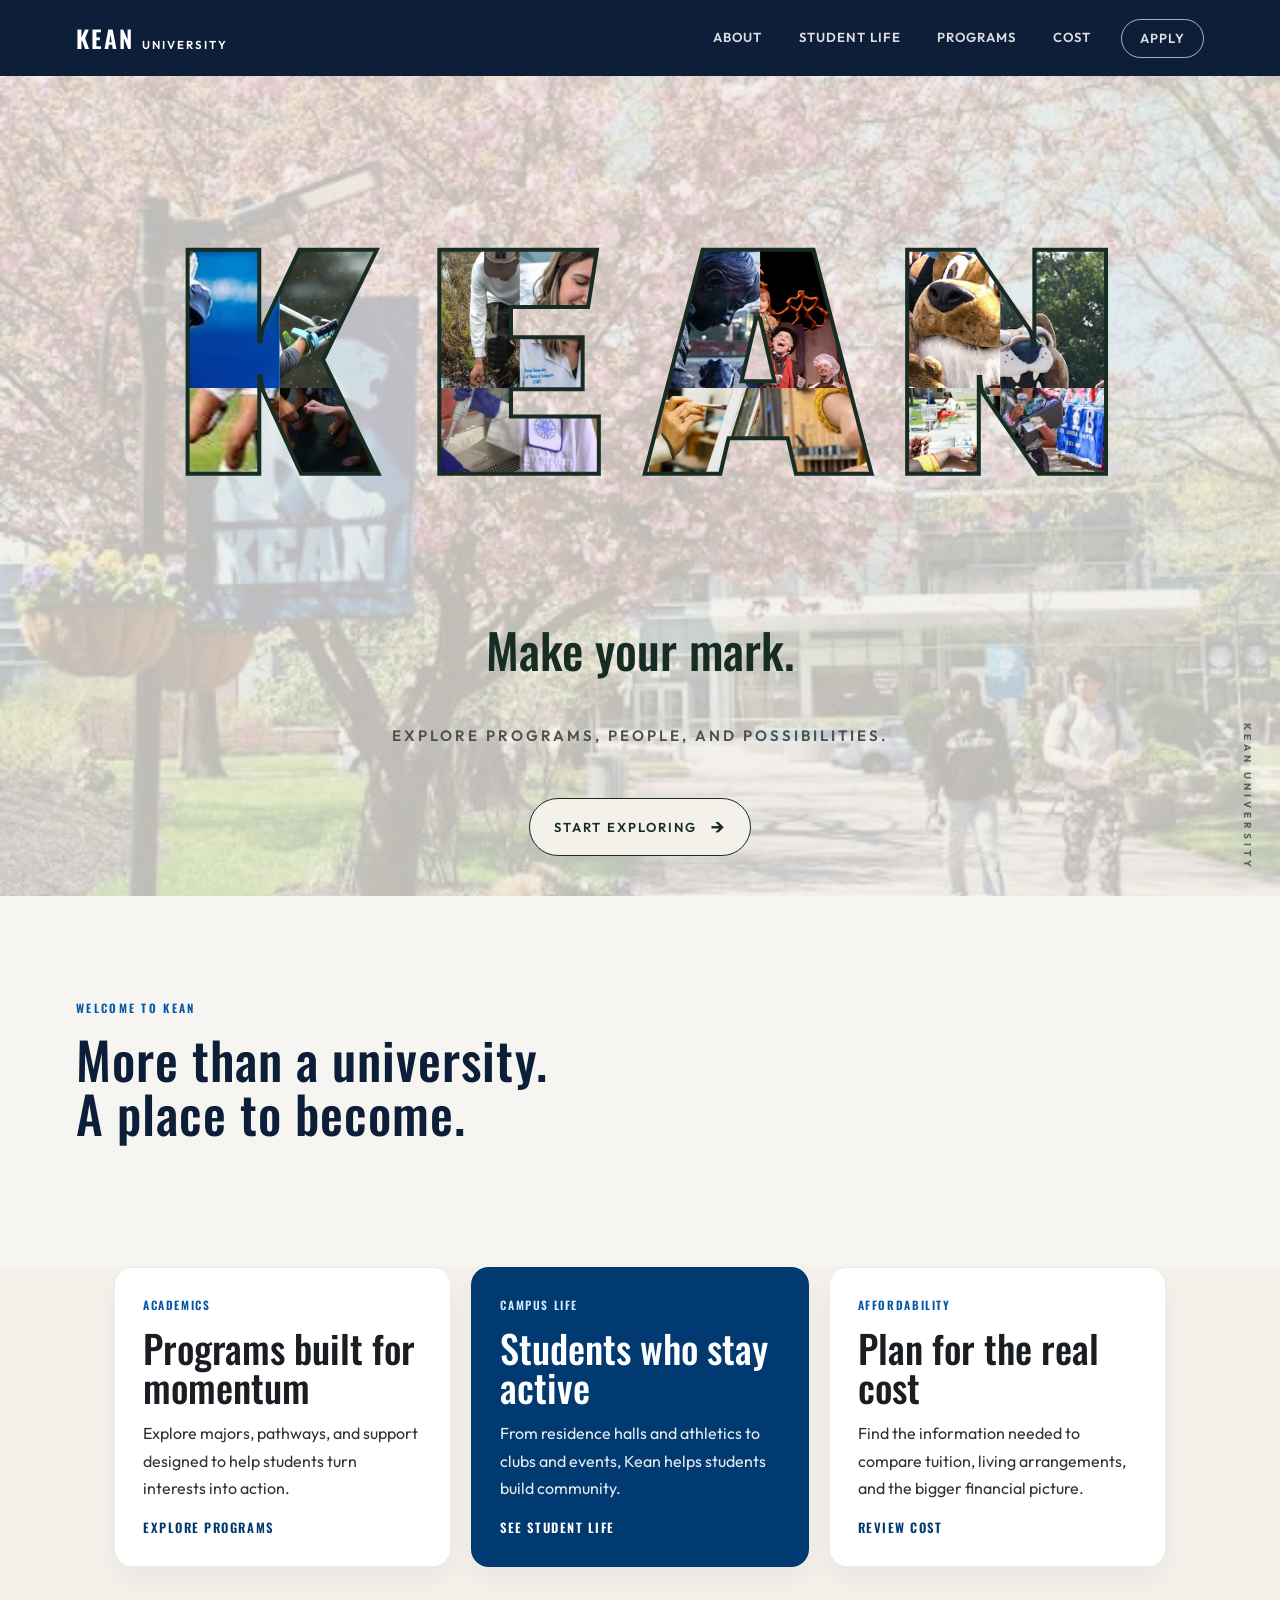
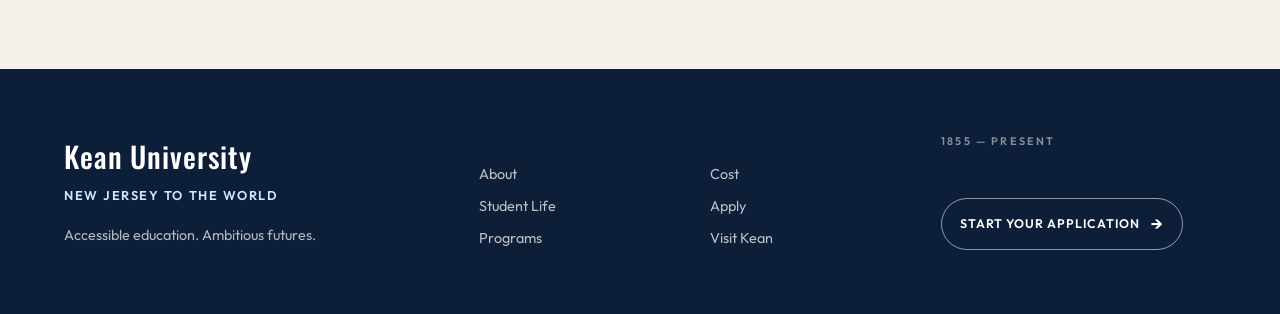
==== commit c4586cf5: "nav fixed" ====
--- a/index.html
+++ b/index.html
@@ -29,7 +29,7 @@
                         <li class="nav-item"><a class="nav-link" href="studentLife.html">Student Life</a></li>
                         <li class="nav-item"><a class="nav-link" href="programs.html">Programs</a></li>
                         <li class="nav-item"><a class="nav-link" href="admissions.html">Cost</a></li>
-                        <li class="nav-item"><a class="nav-link apply-link" href="apply.html">Apply</a></li>
+                        <li class="nav-item"><a class="nav-link apply-link" href="https://www.kean.edu/apply-now" target="_blank">Apply</a></li>
                     </ul>
                 </div>
             </div>
--- a/styles.css
+++ b/styles.css
@@ -405,19 +405,19 @@
    ========================================================= */
 
 .home-page .hero-letter[data-letter="N"] .photo-1 {
-    background-image: url("sportimgs/football.jpg");
+    background-image: url("pep.png");
 }
 
 .home-page .hero-letter[data-letter="N"] .photo-2 {
-    background-image: url("sportimgs/lacrosse.webp");
+    background-image: url("mascot.jpg");
 }
 
 .home-page .hero-letter[data-letter="N"] .photo-3 {
-    background-image: url("sportimgs/soccer.jpg");
+    background-image: url("event-2.jpg");
 }
 
 .home-page .hero-letter[data-letter="N"] .photo-4 {
-    background-image: url("sportimgs/swimming.jpeg");
+    background-image: url("event.jpg");
 }
 
 
@@ -1140,4 +1140,215 @@
         animation-duration: .01ms !important;
         animation-iteration-count: 1 !important;
     }
+}
+/* =========================================================
+   BOOTSTRAP NAVBAR
+   ========================================================= */
+
+.student-life-header {
+    position: relative;
+    z-index: 1050;
+}
+
+.student-life-navbar {
+    position: sticky;
+    top: 0;
+    z-index: 1050;
+    width: 100%;
+    min-height: 76px;
+    padding: 0;
+    background: var(--student-blue-dark);
+    border-bottom: 1px solid rgba(255, 255, 255, 0.18);
+}
+
+.student-life-nav-container {
+    min-height: 76px;
+    padding: 0 clamp(1rem, 5vw, 5rem);
+}
+
+/* Brand */
+
+.student-life-brand {
+    display: inline-flex;
+    align-items: baseline;
+    gap: 0.55rem;
+    flex-shrink: 0;
+    color: #ffffff;
+}
+
+.student-life-brand:hover {
+    color: #ffffff;
+}
+
+.student-life-brand-main {
+    font-family: "Oswald", sans-serif;
+    font-size: 2rem;
+    font-weight: 600;
+    letter-spacing: 0.03em;
+    line-height: 1;
+}
+
+.student-life-brand-sub {
+    font-family: "Oswald", sans-serif;
+    font-size: 0.65rem;
+    font-weight: 500;
+    letter-spacing: 0.14em;
+    line-height: 1;
+}
+
+/* Bootstrap hamburger */
+
+.student-life-navbar-toggler {
+    width: 46px;
+    height: 42px;
+    padding: 0;
+    border: 1px solid rgba(255, 255, 255, 0.45);
+    border-radius: 2px;
+    background: transparent;
+    box-shadow: none !important;
+}
+
+.student-life-navbar-toggler:focus {
+    box-shadow: none !important;
+}
+
+.student-life-menu-icon {
+    display: flex;
+    flex-direction: column;
+    justify-content: center;
+    gap: 5px;
+    width: 22px;
+    height: 22px;
+    margin: auto;
+}
+
+.student-life-menu-icon span {
+    display: block;
+    width: 100%;
+    height: 2px;
+    background: #ffffff;
+}
+
+/* Navigation */
+
+.student-life-nav-list {
+    align-items: center;
+    gap: clamp(0.3rem, 1.2vw, 1.25rem);
+    margin: 0;
+}
+
+.student-life-nav-link {
+    position: relative;
+    display: block;
+    padding: 0.55rem 0.7rem !important;
+
+    color: rgba(255, 255, 255, 0.78) !important;
+
+    font-family: "Oswald", sans-serif;
+    font-size: 0.82rem;
+    font-weight: 500;
+    letter-spacing: 0.08em;
+    text-transform: uppercase;
+
+    transition:
+        color 0.2s ease,
+        background 0.2s ease;
+}
+
+.student-life-nav-link:hover,
+.student-life-nav-link:focus-visible {
+    color: #ffffff !important;
+}
+
+.student-life-nav-link.active {
+    color: #ffffff !important;
+}
+
+.student-life-nav-link.active::after {
+    position: absolute;
+    right: 0.7rem;
+    bottom: 0.1rem;
+    left: 0.7rem;
+    height: 2px;
+    background: var(--student-sky);
+    content: "";
+}
+
+/* Apply button */
+
+.student-life-apply-link {
+    margin-left: 0.4rem;
+    padding-inline: 1rem !important;
+    border: 1px solid var(--student-sky);
+    color: #ffffff !important;
+}
+
+.student-life-apply-link:hover,
+.student-life-apply-link:focus-visible {
+    background: var(--student-sky);
+    color: var(--student-blue-dark) !important;
+}
+
+
+/* =========================================================
+   BOOTSTRAP NAVBAR — MOBILE
+   ========================================================= */
+
+@media (max-width: 991.98px) {
+
+    .student-life-navbar {
+        min-height: 68px;
+    }
+
+    .student-life-nav-container {
+        min-height: 68px;
+    }
+
+    .student-life-navbar-collapse {
+        width: 100%;
+        padding-bottom: 1rem;
+    }
+
+    .student-life-nav-list {
+        align-items: stretch;
+        gap: 0;
+        padding-top: 0.75rem;
+    }
+
+    .student-life-nav-link {
+        padding: 0.8rem 0 !important;
+    }
+
+    .student-life-nav-link.active::after {
+        right: auto;
+        bottom: 0.25rem;
+        left: 0;
+        width: 4rem;
+    }
+
+    .student-life-apply-link {
+        width: fit-content;
+        margin: 0.4rem 0 0;
+        padding-inline: 1rem !important;
+    }
+}
+
+
+/* =========================================================
+   MOBILE BRAND
+   ========================================================= */
+
+@media (max-width: 700px) {
+
+    .student-life-nav-container {
+        padding-inline: 1rem;
+    }
+
+    .student-life-brand-main {
+        font-size: 1.7rem;
+    }
+
+    .student-life-brand-sub {
+        font-size: 0.55rem;
+    }
 }
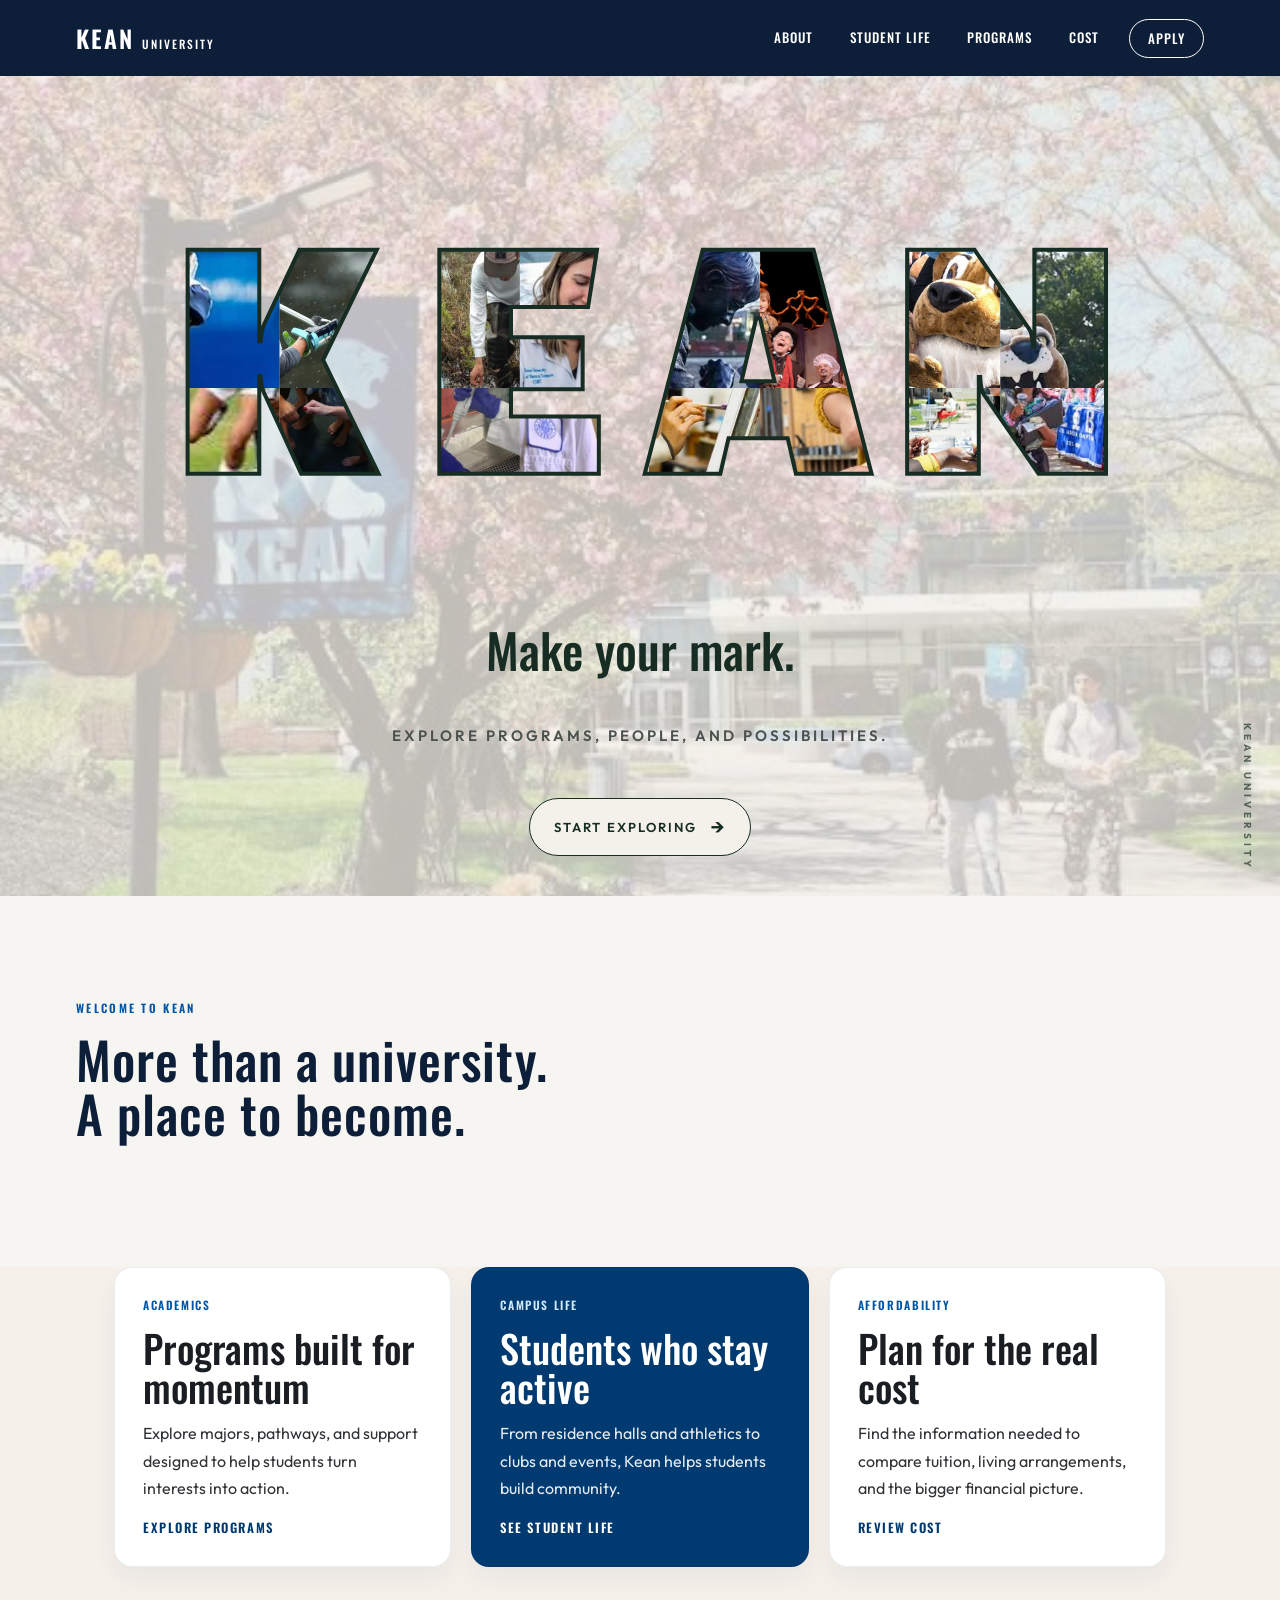
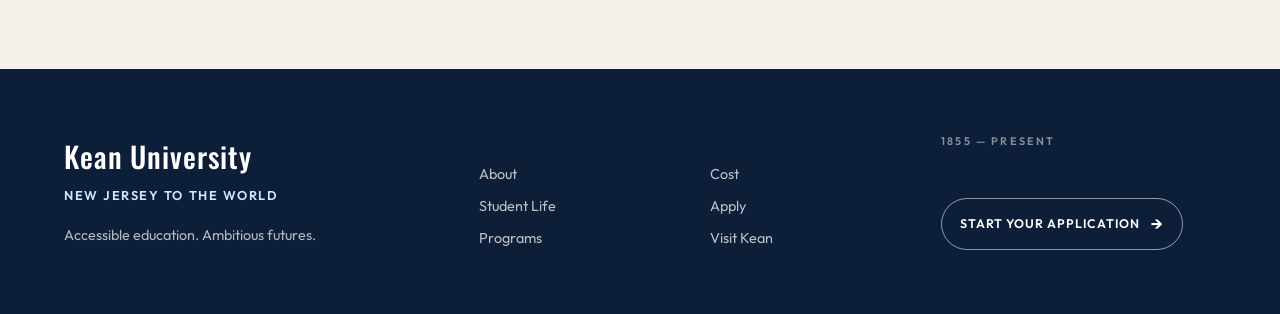
==== commit 856d8fc7: "done done" ====
--- a/index.html
+++ b/index.html
@@ -14,27 +14,66 @@
     <link rel="stylesheet" href="styles.css">
 </head>
 <body class="home-page">
-    <header>
-        <nav class="navbar navbar-expand-lg navbar-dark sticky-top" aria-label="Main navigation">
-            <div class="container-fluid">
-                <a class="navbar-brand" href="index.html" aria-label="Kean University home">
-                    <span class="site-wordmark">KEAN <small>UNIVERSITY</small></span>
-                </a>
-                <button class="navbar-toggler" type="button" data-bs-toggle="collapse" data-bs-target="#mainNav" aria-controls="mainNav" aria-expanded="false" aria-label="Toggle navigation">
-                    <span class="navbar-toggler-icon"></span>
-                </button>
-                <div class="collapse navbar-collapse" id="mainNav">
-                    <ul class="navbar-nav ms-auto">
-                        <li class="nav-item"><a class="nav-link" href="about.html">About</a></li>
-                        <li class="nav-item"><a class="nav-link" href="studentLife.html">Student Life</a></li>
-                        <li class="nav-item"><a class="nav-link" href="programs.html">Programs</a></li>
-                        <li class="nav-item"><a class="nav-link" href="admissions.html">Cost</a></li>
-                        <li class="nav-item"><a class="nav-link apply-link" href="https://www.kean.edu/apply-now" target="_blank">Apply</a></li>
-                    </ul>
-                </div>
+
+<header>
+    <nav class="navbar navbar-expand-lg navbar-dark sticky-top" aria-label="Main navigation">
+        <div class="container-fluid">
+
+            <a class="navbar-brand" href="index.html">
+                <span class="site-wordmark">
+                    KEAN <small>UNIVERSITY</small>
+                </span>
+            </a>
+
+            <button
+                class="navbar-toggler"
+                type="button"
+                data-bs-toggle="collapse"
+                data-bs-target="#mainNav"
+                aria-controls="mainNav"
+                aria-expanded="false"
+                aria-label="Toggle navigation"
+            >
+                <span class="navbar-toggler-icon"></span>
+            </button>
+
+            <div class="collapse navbar-collapse" id="mainNav">
+                <ul class="navbar-nav ms-auto">
+
+                    <li class="nav-item">
+                        <a class="nav-link" href="about.html">About</a>
+                    </li>
+
+                    <li class="nav-item">
+                        <a class="nav-link" href="studentLife.html">Student Life</a>
+                    </li>
+
+                    <li class="nav-item">
+                        <a class="nav-link" href="programs.html">Programs</a>
+                    </li>
+
+                    <li class="nav-item">
+                        <a class="nav-link" href="admissions.html">Cost</a>
+                    </li>
+
+                    <li class="nav-item">
+                        <a
+                            class="nav-link apply-link"
+                            href="https://www.kean.edu/apply-now"
+                            target="_blank"
+                            rel="noopener noreferrer"
+                        >
+                            Apply
+                        </a>
+                    </li>
+
+                </ul>
             </div>
-        </nav>
-    </header>
+
+        </div>
+    </nav>
+</header>
+
 
     <main>
         <section class="hero">
@@ -105,8 +144,8 @@
     <footer class="site-footer">
         <div class="site-footer-brand"><strong>Kean University</strong><span>New Jersey to the world</span><p>Accessible education. Ambitious futures.</p></div>
         <div class="site-footer-column"><h2>Explore</h2><nav aria-label="Footer navigation"><a href="about.html">About</a><a href="studentLife.html">Student Life</a><a href="programs.html">Programs</a></nav></div>
-        <div class="site-footer-column"><h2>Plan</h2><nav aria-label="Planning navigation"><a href="admissions.html">Cost</a><a href="apply.html">Apply</a><a href="index.html#explore">Visit Kean</a></nav></div>
-        <div class="site-footer-meta"><small>1855 — PRESENT</small><a href="apply.html">Start your application <span aria-hidden="true">→</span></a></div>
+        <div class="site-footer-column"><h2>Plan</h2><nav aria-label="Planning navigation"><a href="admissions.html">Cost</a><a href="https://www.kean.edu/apply-now" target="_blank">Apply</a><a href="index.html#explore">Visit Kean</a></nav></div>
+        <div class="site-footer-meta"><small>1855 — PRESENT</small><a href="https://www.kean.edu/apply-now" target="_blank">Start your application <span aria-hidden="true">→</span></a></div>
     </footer>
 
     <script src="https://cdn.jsdelivr.net/npm/bootstrap@5.3.8/dist/js/bootstrap.bundle.min.js" integrity="sha384-FKyoEForCGlyvwx9Hj09JcYn3nv7wiPVlz7YYwJrWVcXK/BmnVDxM+D2scQbITxI" crossorigin="anonymous"></script>
--- a/styles.css
+++ b/styles.css
@@ -1351,4 +1351,272 @@
     .student-life-brand-sub {
         font-size: 0.55rem;
     }
-}+}
+
+/* =========================================================
+   NAVIGATION
+   ========================================================= */
+
+.navbar {
+    padding: 14px 5%;
+    background: var(--kean-navy-deep);
+}
+
+.navbar-brand {
+    margin: 0;
+    color: var(--kean-white) !important;
+}
+
+.site-wordmark {
+    display: flex;
+    align-items: baseline;
+    gap: 8px;
+    font-family: var(--font-display);
+    font-size: 1.5rem;
+    font-weight: 600;
+    letter-spacing: .08em;
+}
+
+.site-wordmark small {
+    font-family: var(--font-display);
+    font-size: .48em;
+    font-weight: 500;
+    letter-spacing: .18em;
+}
+
+.navbar-nav {
+    gap: 8px;
+}
+
+.nav-link {
+    position: relative;
+    padding: 8px 14px !important;
+    color: rgba(255, 255, 255, .85) !important;
+    font-family: var(--font-display);
+    font-size: .82rem;
+    font-weight: 500;
+    letter-spacing: .08em;
+    text-transform: uppercase;
+    transition: color .2s ease;
+}
+
+.nav-link::after {
+    content: "";
+    position: absolute;
+    right: 14px;
+    bottom: 3px;
+    left: 14px;
+    height: 2px;
+    background: var(--kean-white);
+    transform: scaleX(0);
+    transform-origin: center;
+    transition: transform .2s ease;
+}
+
+.nav-link:hover,
+.nav-link:focus-visible {
+    color: var(--kean-white) !important;
+}
+
+.nav-link:hover::after,
+.nav-link:focus-visible::after {
+    transform: scaleX(1);
+}
+
+.nav-link.is-current {
+    color: var(--kean-white) !important;
+}
+
+.nav-link.is-current::after {
+    transform: scaleX(1);
+}
+
+.apply-link {
+    margin-left: 8px;
+    border: 1px solid rgba(255, 255, 255, .65);
+    border-radius: 100px;
+    padding-inline: 18px !important;
+}
+
+.apply-link::after {
+    display: none;
+}
+
+.apply-link:hover,
+.apply-link:focus-visible {
+    background: var(--kean-white);
+    color: var(--kean-navy-deep) !important;
+}
+
+/* =========================================================
+   GLOBAL NAVIGATION
+   SAME NAVBAR COLOR ON EVERY PAGE
+   ========================================================= */
+
+.navbar {
+    background-color: #0d1e39 !important;
+    padding: 14px 5%;
+}
+
+.navbar-brand,
+.navbar-brand:hover,
+.navbar-brand:focus {
+    color: #ffffff !important;
+}
+
+.site-wordmark {
+    display: flex;
+    align-items: baseline;
+    gap: 8px;
+    color: #ffffff !important;
+    font-family: "Oswald", sans-serif;
+    font-size: 1.5rem;
+    font-weight: 600;
+    letter-spacing: .08em;
+}
+
+.site-wordmark small {
+    color: #ffffff !important;
+    font-family: "Oswald", sans-serif;
+    font-size: .48em;
+    font-weight: 500;
+    letter-spacing: .18em;
+}
+
+.navbar-nav {
+    gap: 8px;
+}
+
+.nav-link,
+.nav-link:visited {
+    position: relative;
+    padding: 8px 14px !important;
+    color: #ffffff !important;
+    font-family: "Oswald", sans-serif;
+    font-size: .82rem;
+    font-weight: 500;
+    letter-spacing: .08em;
+    text-transform: uppercase;
+}
+
+.nav-link:hover,
+.nav-link:focus,
+.nav-link:active,
+.nav-link.is-current {
+    color: #ffffff !important;
+}
+
+.nav-link::after {
+    content: "";
+    position: absolute;
+    right: 14px;
+    bottom: 3px;
+    left: 14px;
+    height: 2px;
+    background-color: #ffffff;
+    transform: scaleX(0);
+    transform-origin: center;
+    transition: transform .2s ease;
+}
+
+.nav-link:hover::after,
+.nav-link:focus-visible::after,
+.nav-link.is-current::after {
+    transform: scaleX(1);
+}
+
+.apply-link {
+    margin-left: 8px;
+    border: 1px solid #ffffff;
+    border-radius: 100px;
+    padding-inline: 18px !important;
+    color: #ffffff !important;
+}
+
+.apply-link::after {
+    display: none;
+}
+
+.apply-link:hover,
+.apply-link:focus-visible {
+    background-color: #ffffff !important;
+    color: #0d1e39 !important;
+}
+
+/* HAMBURGER */
+
+.navbar-toggler {
+    border: 1px solid rgba(255, 255, 255, .7) !important;
+    box-shadow: none !important;
+}
+
+.navbar-toggler:focus {
+    box-shadow: none !important;
+}
+
+.navbar-toggler-icon {
+    filter: none;
+}
+
+
+/* =========================================================
+   MOBILE NAVIGATION
+   ========================================================= */
+
+@media (max-width: 991.98px) {
+
+    .navbar {
+        padding: 10px 6%;
+    }
+
+    .navbar-collapse {
+        width: 100%;
+        padding-top: 10px;
+        padding-bottom: 12px;
+    }
+
+    .navbar-nav {
+        width: 100%;
+        gap: 0;
+        align-items: flex-start;
+    }
+
+    .nav-item {
+        width: 100%;
+    }
+
+    .nav-link {
+        width: fit-content;
+        padding: 10px 0 !important;
+    }
+
+    .nav-link::after {
+        right: 0;
+        left: 0;
+        bottom: 4px;
+    }
+
+    .apply-link {
+        width: fit-content;
+        margin-top: 6px;
+        margin-left: 0;
+        padding: 8px 16px !important;
+    }
+}
+
+@media (max-width: 600px) {
+
+    .navbar {
+        padding: 10px 5%;
+    }
+
+    .site-wordmark {
+        font-size: 1.35rem;
+    }
+
+    .site-wordmark small {
+        font-size: .45em;
+    }
+}
+
+
